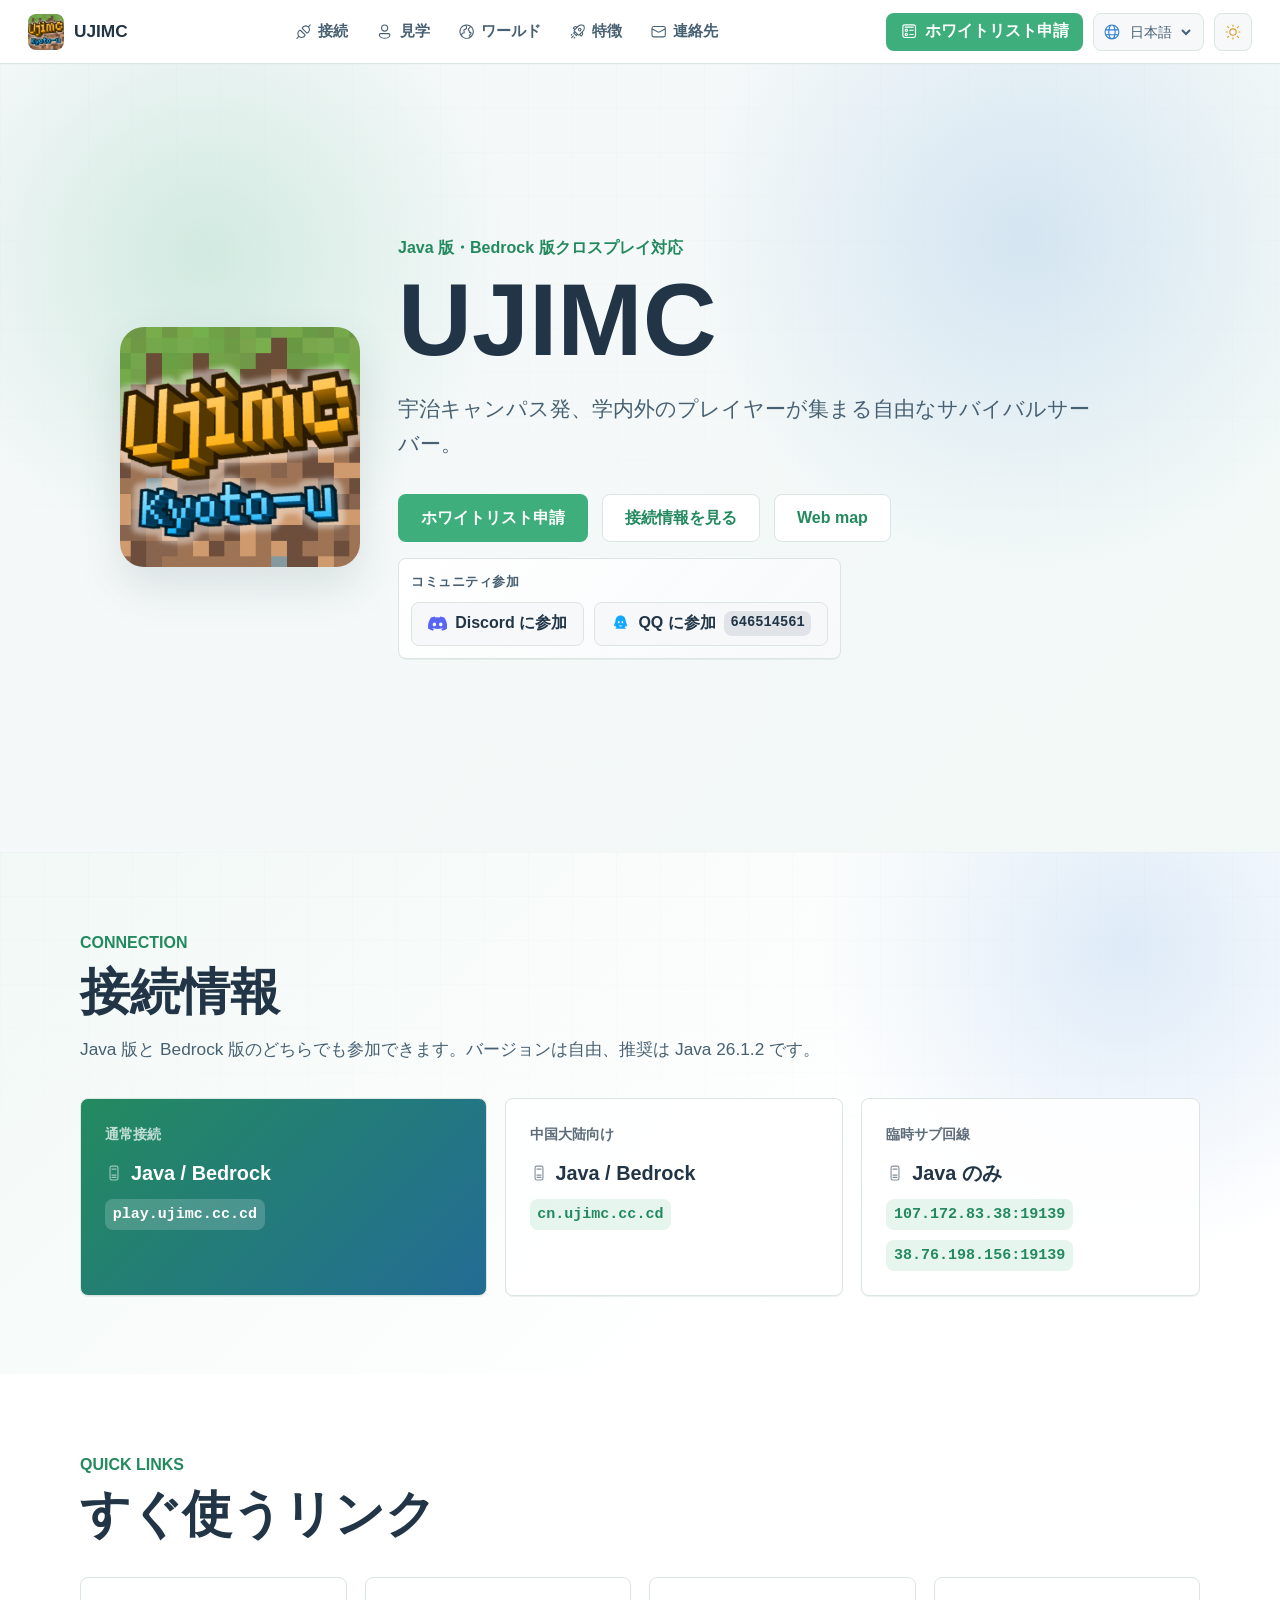
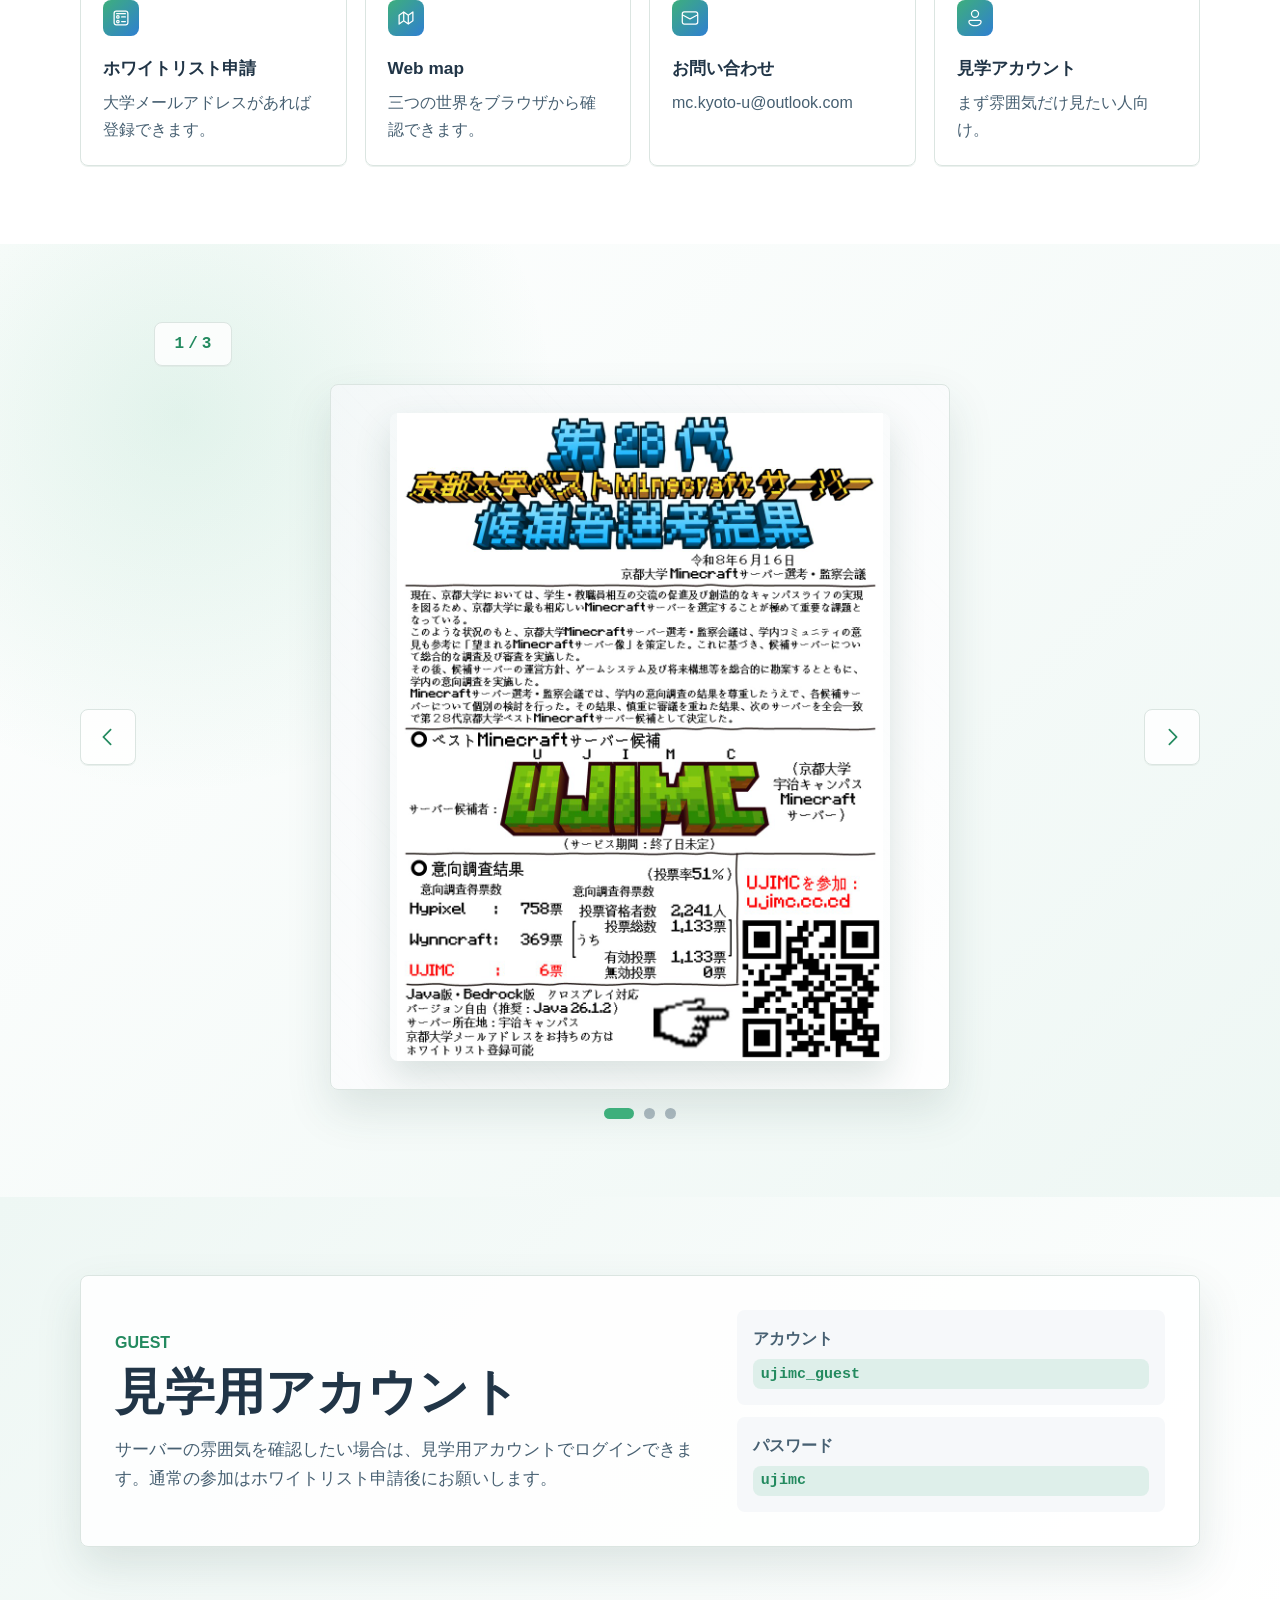
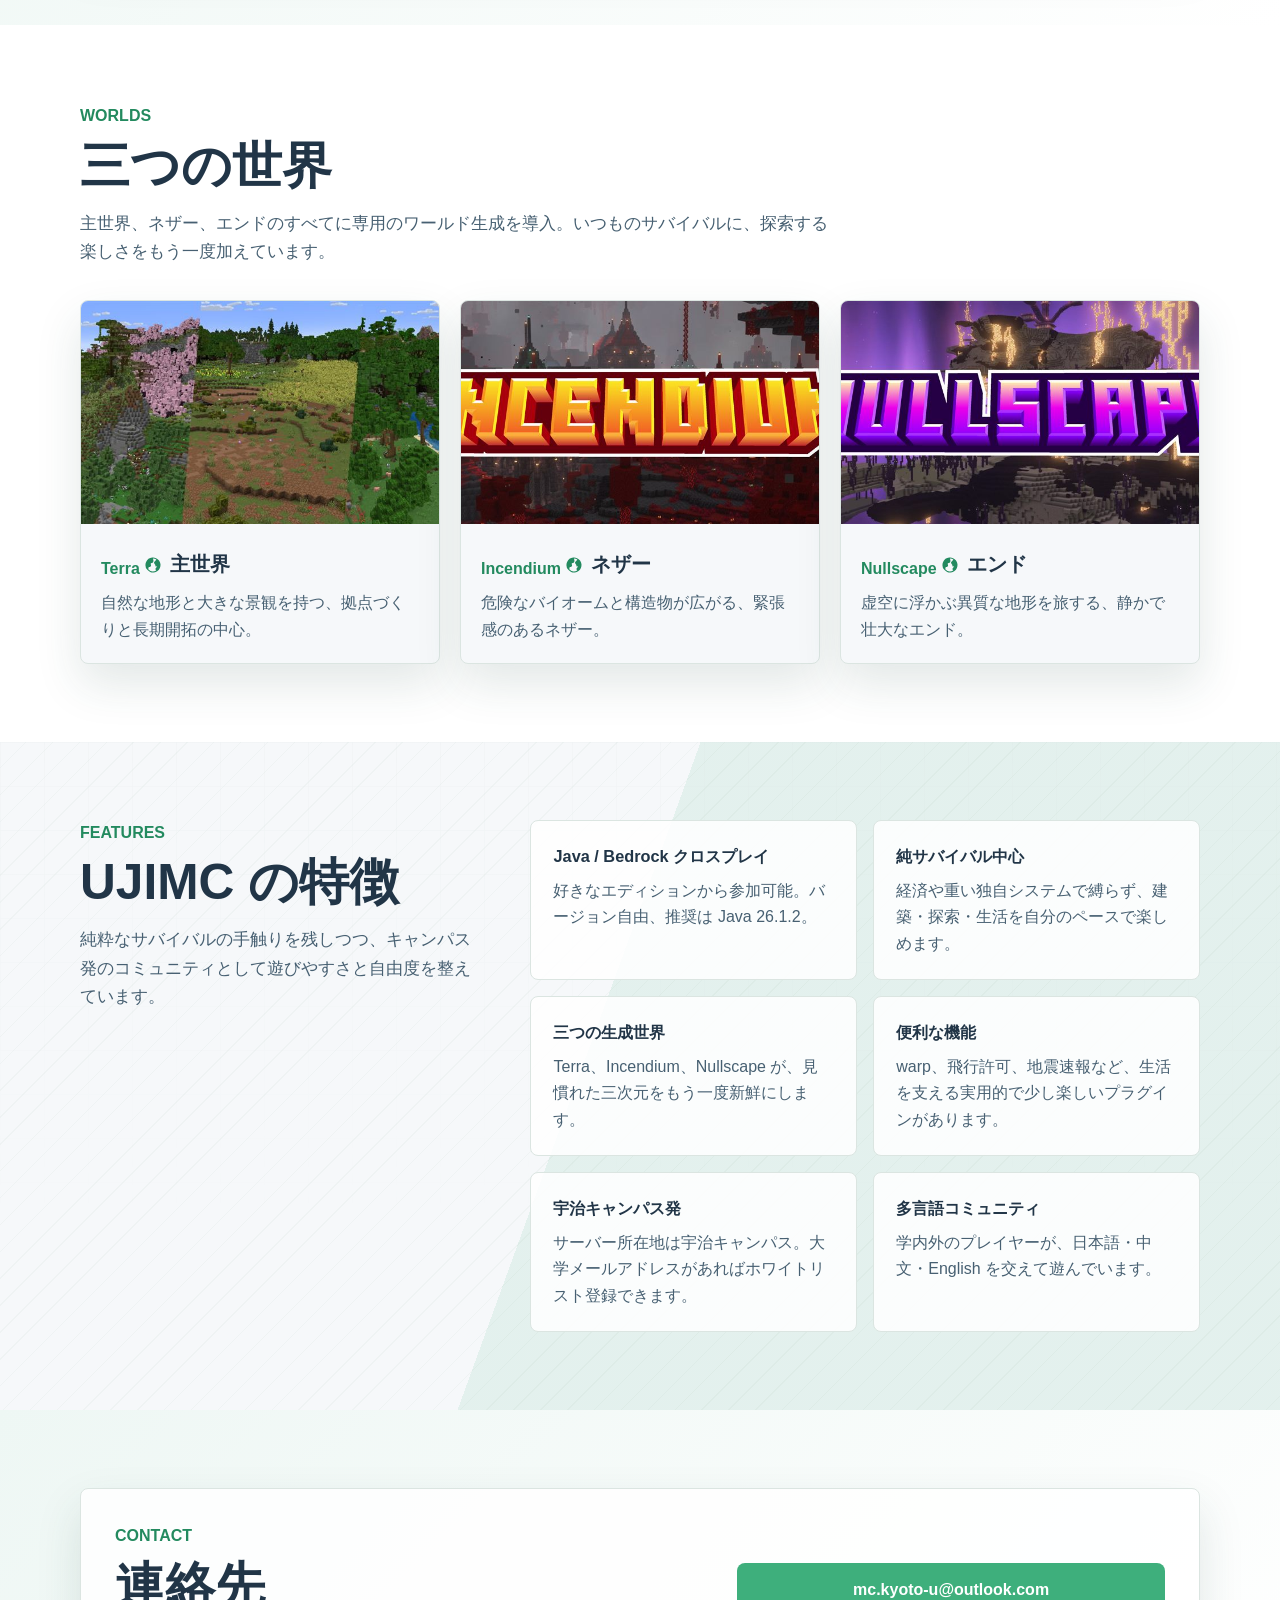
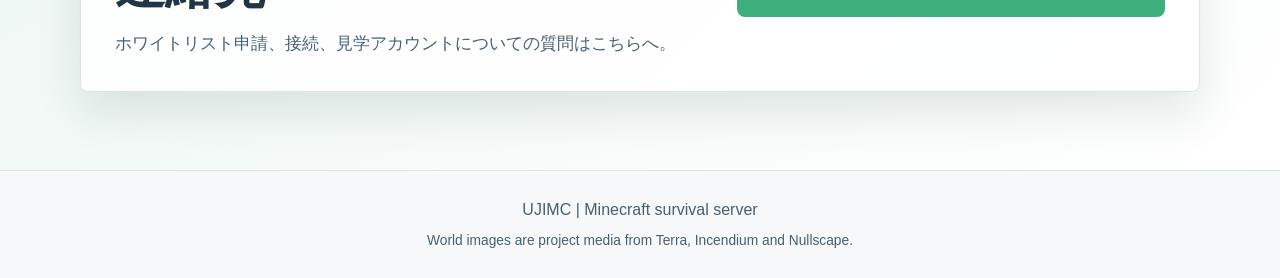
==== index.html @ 34ad4399 "ok" ====
<!doctype html>
<html lang="ja" data-theme="light">
  <head>
    <meta charset="utf-8" />
    <meta name="viewport" content="width=device-width, initial-scale=1" />
    <meta
      name="description"
      content="UJIMC is a Japanese, Chinese and English Minecraft survival server supporting Java and Bedrock cross-play."
    />
    <meta property="og:title" content="UJIMC" />
    <meta property="og:description" content="Java and Bedrock cross-play survival at Uji Campus." />
    <meta property="og:type" content="website" />
    <title>UJIMC</title>
    <link rel="icon" href="./server-logo.png" type="image/png" />
    <link rel="stylesheet" href="./styles.css" />
  </head>
  <body>
    <a class="skip-link" href="#main">Skip to main content</a>

    <header class="navbar" aria-label="Site navigation">
      <a class="brand" href="#home" aria-label="UJIMC home">
        <img src="./server-logo.png" alt="" class="brand-logo" />
        <span>UJIMC</span>
      </a>

      <nav class="nav-links" aria-label="Primary navigation">
        <a href="#connect"><svg class="fluent-icon" aria-hidden="true" viewBox="0 0 24 24"><path d="M19.49 5.57a5.97 5.97 0 0 1-1.9 8.96c-.64.35-1.42.14-1.94-.38l-5.8-5.8c-.52-.52-.73-1.3-.38-1.95a6 6 0 0 1 8.96-1.89l2.29-2.29a.75.75 0 1 1 1.06 1.06l-2.29 2.3Zm-2.02 7.26a4.5 4.5 0 1 0-6.3-6.3c-.27.35-.19.83.12 1.14l5.04 5.04c.31.3.8.39 1.14.12ZM3.28 21.78l2.3-2.29a5.97 5.97 0 0 0 8.95-1.9c.35-.64.14-1.42-.38-1.94l-5.8-5.8c-.52-.52-1.3-.73-1.95-.38a6 6 0 0 0-1.89 8.96l-2.29 2.29a.75.75 0 1 0 1.06 1.06Zm4.39-10.49 5.04 5.04c.3.31.39.8.12 1.14a4.5 4.5 0 1 1-6.3-6.3c.35-.27.83-.19 1.14.12Z"/></svg><span data-i18n="nav.connect">接続</span></a>
        <a href="#guest"><svg class="fluent-icon" aria-hidden="true" viewBox="0 0 24 24"><path d="M17.75 14C19 14 20 15 20 16.25v.57c0 .9-.32 1.76-.9 2.44C17.53 21.1 15.15 22 12 22c-3.15 0-5.53-.9-7.1-2.74a3.75 3.75 0 0 1-.9-2.43v-.58C4 15 5.01 14 6.25 14h11.5Zm0 1.5H6.25a.75.75 0 0 0-.75.75v.58c0 .53.2 1.05.54 1.46C7.3 19.76 9.26 20.5 12 20.5c2.74 0 4.7-.74 5.96-2.21.35-.41.54-.93.54-1.47v-.57a.75.75 0 0 0-.75-.75ZM12 2a5 5 0 1 1 0 10 5 5 0 0 1 0-10Zm0 1.5a3.5 3.5 0 1 0 0 7 3.5 3.5 0 0 0 0-7Z"/></svg><span data-i18n="nav.guest">見学</span></a>
        <a href="#worlds"><svg class="fluent-icon" aria-hidden="true" viewBox="0 0 24 24"><path d="M10.95 2.05A10 10 0 1 1 4.1 18.13a10 10 0 0 1 6.83-16.08h.02ZM12 3.5h-.16c.12.25.26.53.37.85.35.92.67 2.28.1 3.49-.52 1.11-1.42 1.4-2.09 1.57l-.08.02c-.66.17-.9.24-1.1.52-.16.25-.14.58.07 1.25l.04.14c.09.26.18.57.23.87.07.36.09.82-.15 1.27-.23.45-.54.75-.9.95-.34.18-.7.25-.96.3l-.09.02c-.51.09-.76.13-1 .39-.19.2-.3.55-.38 1.07l-.06.65v.12c-.03.24-.05.52-.1.76a8.48 8.48 0 0 0 10.58 1.58l-.31-.35c-.34-.43-.79-1.16-.63-2.03.07-.42.3-.77.51-1.04.22-.27.49-.52.72-.74l.16-.14c.18-.17.33-.3.46-.44.17-.18.21-.26.21-.27.07-.22-.01-.38-.1-.45a.3.3 0 0 0-.2-.06.75.75 0 0 0-.4.14.91.91 0 0 1-.83.08c-.27-.1-.41-.31-.49-.43a2.75 2.75 0 0 1-.27-.77l-.12-.55-.04-.21a4.1 4.1 0 0 0-.13-.54l-.02-.04a6.23 6.23 0 0 0-.3-.42l-.1-.14c-.16-.21-.36-.47-.52-.71-.2-.3-.42-.7-.49-1.1a1.39 1.39 0 0 1 .54-1.38 13 13 0 0 0 1.83-1.97c.29-.36.54-.7.73-.95A8.46 8.46 0 0 0 12 3.5Zm5.73 2.22-.76.98c-.6.75-1.4 1.68-2.05 2.19.03.1.1.26.26.5a10.73 10.73 0 0 0 .56.77c.18.23.42.54.52.84.1.23.15.52.2.76l.05.25.08.37c.6-.17 1.2-.07 1.67.3.6.46.86 1.28.62 2.07-.11.36-.36.66-.56.87l-.56.53-.13.12c-.23.2-.42.4-.57.57a.9.9 0 0 0-.2.36c-.04.22.06.51.32.84a3.14 3.14 0 0 0 .38.4 8.48 8.48 0 0 0 .17-12.72ZM3.5 12c0 1.4.34 2.72.94 3.88.08-.56.26-1.25.74-1.77a2.91 2.91 0 0 1 1.93-.86c.25-.04.4-.08.5-.14a.7.7 0 0 0 .3-.32c0-.03.03-.1 0-.33-.04-.18-.1-.38-.18-.63l-.06-.2c-.18-.6-.48-1.6.12-2.5.53-.8 1.36-1 1.9-1.13l.16-.04c.56-.15.88-.28 1.1-.76.3-.63.18-1.48-.14-2.32a7.61 7.61 0 0 0-.58-1.2A8.5 8.5 0 0 0 3.5 12Z"/></svg><span data-i18n="nav.worlds">ワールド</span></a>
        <a href="#features"><svg class="fluent-icon" aria-hidden="true" viewBox="0 0 24 24"><path d="M13.06 7.43a2.5 2.5 0 1 1 3.53 3.54 2.5 2.5 0 0 1-3.53-3.54Zm2.47 1.06a1 1 0 1 0-1.41 1.42 1 1 0 0 0 1.41-1.42Zm5.98-4.17a2.75 2.75 0 0 0-1.81-1.8l-.66-.21c-2.4-.75-5-.1-6.78 1.67l-1 1a3.5 3.5 0 0 0-4.56.32L5.45 6.55c-.29.29-.29.76 0 1.06l1.6 1.59-.18.18c-.69.68-.69 1.79 0 2.47l.5.5-1.4.8a.75.75 0 0 0-.16 1.17l3.89 3.9a.75.75 0 0 0 1.18-.16l.8-1.4.5.5c.68.68 1.78.68 2.47 0l.17-.18 1.6 1.6c.29.28.76.28 1.05 0l1.25-1.25a3.5 3.5 0 0 0 .32-4.57l1-1A6.75 6.75 0 0 0 21.72 5l-.21-.67Zm-2.26-.38c.4.13.7.43.83.83l.2.66c.58 1.86.08 3.9-1.3 5.27l-5.4 5.4c-.1.1-.25.1-.35 0l-5.3-5.3a.25.25 0 0 1 0-.36l5.4-5.4a5.25 5.25 0 0 1 5.26-1.3l.66.2Zm-1.29 9.9a2 2 0 0 1-.3 2.43l-.72.71-1.06-1.06 2.08-2.08ZM7.76 6.36a2 2 0 0 1 2.43-.3L8.1 8.14 7.05 7.08l.7-.72Zm2.82 9.2-.52.9-2.5-2.5.9-.51 2.12 2.11ZM6.69 18.4a.75.75 0 0 0-1.06-1.06l-2.48 2.48a.75.75 0 0 0 1.06 1.06l2.48-2.48Zm-1.94-3c.29.3.29.77 0 1.06l-1.07 1.06a.75.75 0 0 1-1.06-1.06l1.06-1.06c.3-.3.77-.3 1.07 0Zm3.88 4.95a.75.75 0 1 0-1.06-1.06l-1.06 1.06a.75.75 0 0 0 1.06 1.06l1.06-1.06Z"/></svg><span data-i18n="nav.features">特徴</span></a>
        <a href="#contact"><svg class="fluent-icon" aria-hidden="true" viewBox="0 0 24 24"><path d="M5.25 4h13.5a3.25 3.25 0 0 1 3.24 3.07l.01.18v9.5a3.25 3.25 0 0 1-3.07 3.24l-.18.01H5.25a3.25 3.25 0 0 1-3.24-3.07L2 16.75v-9.5a3.25 3.25 0 0 1 3.07-3.24L5.25 4h13.5-13.5ZM20.5 9.37l-8.15 4.3c-.19.1-.4.1-.6.04l-.1-.05L3.5 9.37v7.38c0 .92.7 1.67 1.6 1.74l.15.01h13.5c.92 0 1.67-.7 1.74-1.6l.01-.15V9.37ZM18.75 5.5H5.25c-.92 0-1.67.7-1.74 1.6l-.01.15v.43l8.5 4.47 8.5-4.47v-.43c0-.92-.7-1.67-1.6-1.74l-.15-.01Z"/></svg><span data-i18n="nav.contact">連絡先</span></a>
      </nav>

      <div class="nav-actions">
        <a class="join-button" data-link="apply" href="https://forms.office.com/r/ZnpXiVBAFJ" target="_blank" rel="noopener noreferrer">
          <svg class="fluent-icon" aria-hidden="true" viewBox="0 0 24 24"><path d="M6 10.75a2.25 2.25 0 1 1 4.5 0 2.25 2.25 0 0 1-4.5 0ZM8.25 10a.75.75 0 1 0 0 1.5.75.75 0 0 0 0-1.5Zm0 4a2.25 2.25 0 1 0 0 4.5 2.25 2.25 0 0 0 0-4.5Zm-.75 2.25a.75.75 0 1 1 1.5 0 .75.75 0 0 1-1.5 0Zm4.5-5.5c0-.41.34-.75.75-.75h4.5a.75.75 0 0 1 0 1.5h-4.5a.75.75 0 0 1-.75-.75Zm.75 4.75a.75.75 0 0 0 0 1.5h4.5a.75.75 0 0 0 0-1.5h-4.5ZM6 6.75c0-.41.34-.75.75-.75h10.5a.75.75 0 0 1 0 1.5H6.75A.75.75 0 0 1 6 6.75ZM6.25 3A3.25 3.25 0 0 0 3 6.25v11.5C3 19.55 4.46 21 6.25 21h11.5c1.8 0 3.25-1.46 3.25-3.25V6.25C21 4.45 19.54 3 17.75 3H6.25ZM4.5 6.25c0-.97.78-1.75 1.75-1.75h11.5c.97 0 1.75.78 1.75 1.75v11.5c0 .97-.78 1.75-1.75 1.75H6.25c-.97 0-1.75-.78-1.75-1.75V6.25Z"/></svg>
          <span data-i18n="nav.join">ホワイトリスト申請</span>
        </a>
        <label class="language-switcher" aria-label="Language">
          <svg class="fluent-icon language-icon" aria-hidden="true" viewBox="0 0 24 24"><path d="M12 2a10 10 0 1 1 0 20 10 10 0 0 1 0-20Zm2.94 14.5H9.06c.65 2.41 1.79 4 2.94 4s2.29-1.59 2.94-4Zm-7.43 0H4.79a8.53 8.53 0 0 0 4.09 3.41c-.52-.82-.95-1.85-1.27-3.02l-.1-.39Zm11.7 0H16.5c-.32 1.33-.79 2.5-1.37 3.41a8.53 8.53 0 0 0 3.9-3.13l.2-.28ZM7.1 10H3.74v.02a8.52 8.52 0 0 0 .3 4.98h3.18a20.3 20.3 0 0 1-.13-5Zm8.3 0H8.6a18.97 18.97 0 0 0 .14 5h6.52a18.5 18.5 0 0 0 .14-5Zm4.87 0h-3.35a20.85 20.85 0 0 1-.13 5h3.18a8.48 8.48 0 0 0 .3-5ZM8.88 4.09h-.02a8.53 8.53 0 0 0-4.61 4.4l3.05.01c.31-1.75.86-3.28 1.58-4.41Zm3.12-.6-.12.01c-1.26.12-2.48 2.12-3.05 5h6.34c-.56-2.87-1.78-4.87-3.04-5H12Zm3.12.6.1.17A12.64 12.64 0 0 1 16.7 8.5h3.05a8.53 8.53 0 0 0-4.34-4.29l-.29-.12Z"/></svg>
          <select id="language-select">
            <option value="ja">日本語</option>
            <option value="zh">中文</option>
            <option value="en">English</option>
          </select>
        </label>
        <button class="theme-toggle" id="theme-toggle" type="button" aria-label="Toggle color theme">
          <svg class="fluent-icon sun" aria-hidden="true" viewBox="0 0 24 24"><path d="M12 2c.41 0 .75.34.75.75v1.5a.75.75 0 0 1-1.5 0v-1.5c0-.41.34-.75.75-.75Zm0 15a5 5 0 1 0 0-10 5 5 0 0 0 0 10Zm0-1.5a3.5 3.5 0 1 1 0-7 3.5 3.5 0 0 1 0 7Zm9.25-2.75a.75.75 0 0 0 0-1.5h-1.5a.75.75 0 0 0 0 1.5h1.5ZM12 19c.41 0 .75.34.75.75v1.5a.75.75 0 0 1-1.5 0v-1.5c0-.41.34-.75.75-.75Zm-7.75-6.25a.75.75 0 0 0 0-1.5h-1.5a.75.75 0 0 0 0 1.5h1.5Zm-.03-8.53c.3-.3.77-.3 1.06 0l1.5 1.5a.75.75 0 0 1-1.06 1.06l-1.5-1.5a.75.75 0 0 1 0-1.06Zm1.06 15.56a.75.75 0 1 1-1.06-1.06l1.5-1.5a.75.75 0 1 1 1.06 1.06l-1.5 1.5Zm14.5-15.56a.75.75 0 0 0-1.06 0l-1.5 1.5a.75.75 0 0 0 1.06 1.06l1.5-1.5c.3-.3.3-.77 0-1.06Zm-1.06 15.56a.75.75 0 1 0 1.06-1.06l-1.5-1.5a.75.75 0 1 0-1.06 1.06l1.5 1.5Z"/></svg>
          <svg class="fluent-icon moon" aria-hidden="true" viewBox="0 0 24 24"><path d="M20.03 17a10 10 0 0 1-16.9.68.75.75 0 0 1 .36-1.13c3.77-1.35 5.79-2.91 6.96-5.15 1.23-2.35 1.55-4.93.69-8.46A.75.75 0 0 1 11.9 2 10 10 0 0 1 20.03 17Zm-8.25-4.9c-1.25 2.39-3.31 4.1-6.82 5.5a8.49 8.49 0 0 0 13.77-1.35 8.5 8.5 0 0 0-5.9-12.63c.64 3.39.22 6.05-1.05 8.48Z"/></svg>
        </button>
      </div>
    </header>

    <main id="main">
      <section class="hero" id="home" aria-labelledby="hero-title">
        <div class="hero-mask hero-mask-light"></div>
        <div class="hero-mask hero-mask-dark"></div>
        <div class="hero-inner">
          <img class="hero-logo" src="./server-logo.png" alt="UJIMC" />
          <div class="hero-copy">
            <p class="eyebrow" data-i18n="hero.eyebrow">Java・Bedrock クロスプレイ対応</p>
            <h1 id="hero-title">UJIMC</h1>
            <p class="hero-subtitle" data-i18n="hero.subtitle">宇治キャンパス発、学内外のプレイヤーが集まる自由なサバイバルサーバー。</p>
            <div class="hero-actions" aria-label="Hero actions">
              <a class="hero-action primary" data-link="apply" href="https://forms.office.com/r/ZnpXiVBAFJ" target="_blank" rel="noopener noreferrer" data-i18n="hero.apply">ホワイトリスト申請</a>
              <a class="hero-action secondary" href="#connect" data-i18n="hero.connect">接続情報を見る</a>
              <a class="hero-action secondary" data-link="map" href="http://107.172.83.38:28065/" target="_blank" rel="noopener noreferrer" data-i18n="hero.map">Web map</a>
            </div>
            <div class="community-actions" aria-label="Community links">
              <p class="community-actions-title" data-i18n="hero.community">コミュニティ参加</p>
              <div class="community-action-row">
                <a class="community-action discord-action" data-link="discord" href="https://discord.gg/ZZjwePyKER" target="_blank" rel="noopener noreferrer">
                  <svg class="brand-icon" aria-hidden="true" viewBox="0 0 24 24"><path d="M20.32 4.37A19.8 19.8 0 0 0 15.36 3c-.22.38-.47.9-.64 1.3a18.4 18.4 0 0 0-5.44 0c-.17-.4-.43-.92-.65-1.3a19.74 19.74 0 0 0-4.96 1.38C.53 9.1-.32 13.7.1 18.24A19.9 19.9 0 0 0 6.17 21c.49-.66.92-1.36 1.3-2.1-.72-.27-1.4-.6-2.05-.98l.5-.39c3.95 1.82 8.24 1.82 12.15 0l.5.39c-.65.38-1.33.71-2.05.98.38.74.82 1.44 1.3 2.1a19.84 19.84 0 0 0 6.08-2.76c.5-5.26-.84-9.81-3.58-13.87ZM8.02 15.45c-1.18 0-2.16-1.08-2.16-2.42 0-1.33.96-2.42 2.16-2.42 1.21 0 2.18 1.1 2.16 2.42 0 1.34-.96 2.42-2.16 2.42Zm7.96 0c-1.18 0-2.16-1.08-2.16-2.42 0-1.33.96-2.42 2.16-2.42 1.21 0 2.18 1.1 2.16 2.42 0 1.34-.95 2.42-2.16 2.42Z"/></svg>
                  <span data-i18n="hero.discord">Discord に参加</span>
                </a>
                <a class="community-action qq-action" data-link="qq" href="https://qm.qq.com/q/E4zoeNUOCQ" target="_blank" rel="noopener noreferrer">
                  <svg class="brand-icon" aria-hidden="true" viewBox="0 0 24 24"><path d="M12.01 2C7.7 2 5.38 5.36 5.56 9.43c-.56 1.3-.92 2.14-1.24 3.17-.68 2.18-.46 3.08-.29 3.1.36.05 1.4-1.63 1.4-1.63 0 .97.5 2.24 1.59 3.16-.53.16-1.7.6-1.42 1.07.22.38 3.9.24 4.96.12.46.05.96.08 1.45.08.48 0 .98-.03 1.44-.08 1.06.12 4.74.26 4.96-.12.28-.47-.9-.91-1.42-1.07a4.53 4.53 0 0 0 1.59-3.16s1.04 1.68 1.4 1.64c.16-.03.38-.93-.3-3.11-.31-1.03-.68-1.87-1.24-3.17C18.61 5.37 16.25 2 12.01 2Zm-3.2 8.28c0-.82.44-1.48.99-1.48.54 0 .98.66.98 1.48 0 .81-.44 1.47-.98 1.47-.55 0-.99-.66-.99-1.47Zm5.4-1.48c.55 0 .99.66.99 1.48 0 .81-.44 1.47-.99 1.47-.54 0-.98-.66-.98-1.47 0-.82.44-1.48.98-1.48Zm-2.2 6.94c-1.03 0-1.86-.44-1.86-.98 0-.2.17-.36.37-.36h2.98c.2 0 .37.16.37.36 0 .54-.83.98-1.86.98Z"/></svg>
                  <span data-i18n="hero.qq">QQ に参加</span>
                  <code>646514561</code>
                </a>
              </div>
            </div>
          </div>
        </div>
      </section>

      <section class="section info-section" id="connect" aria-labelledby="connect-title">
        <div class="section-bg links-bg"></div>
        <div class="section-inner">
          <p class="section-kicker" data-i18n="connect.kicker">Connection</p>
          <h2 id="connect-title" data-i18n="connect.title">接続情報</h2>
          <p class="section-description" data-i18n="connect.description">Java 版と Bedrock 版のどちらでも参加できます。バージョンは自由、推奨は Java 26.1.2 です。</p>

          <div class="server-grid">
            <article class="server-card primary-server">
              <span class="card-label" data-i18n="connect.main.label">通常接続</span>
              <h3 data-i18n="connect.main.title">Java / Bedrock</h3>
              <code>play.ujimc.cc.cd</code>
            </article>
            <article class="server-card">
              <span class="card-label" data-i18n="connect.china.label">中国大陆向け</span>
              <h3 data-i18n="connect.china.title">Java / Bedrock</h3>
              <code>cn.ujimc.cc.cd</code>
            </article>
            <article class="server-card">
              <span class="card-label" data-i18n="connect.temp.label">臨時サブ回線</span>
              <h3 data-i18n="connect.temp.title">Java only</h3>
              <code>107.172.83.38:19139</code>
              <code>38.76.198.156:19139</code>
            </article>
          </div>
        </div>
      </section>

      <section class="section quick-section" aria-labelledby="quick-title">
        <div class="section-inner">
          <p class="section-kicker" data-i18n="quick.kicker">Quick Links</p>
          <h2 id="quick-title" data-i18n="quick.title">すぐ使うリンク</h2>
          <div class="feature-grid link-grid">
            <a class="feature-item" data-link="apply" href="https://forms.office.com/r/ZnpXiVBAFJ" target="_blank" rel="noopener noreferrer">
              <span class="feature-icon" aria-hidden="true"><svg class="fluent-icon" viewBox="0 0 24 24"><path d="M6 10.75a2.25 2.25 0 1 1 4.5 0 2.25 2.25 0 0 1-4.5 0ZM8.25 10a.75.75 0 1 0 0 1.5.75.75 0 0 0 0-1.5Zm0 4a2.25 2.25 0 1 0 0 4.5 2.25 2.25 0 0 0 0-4.5Zm-.75 2.25a.75.75 0 1 1 1.5 0 .75.75 0 0 1-1.5 0Zm4.5-5.5c0-.41.34-.75.75-.75h4.5a.75.75 0 0 1 0 1.5h-4.5a.75.75 0 0 1-.75-.75Zm.75 4.75a.75.75 0 0 0 0 1.5h4.5a.75.75 0 0 0 0-1.5h-4.5ZM6 6.75c0-.41.34-.75.75-.75h10.5a.75.75 0 0 1 0 1.5H6.75A.75.75 0 0 1 6 6.75ZM6.25 3A3.25 3.25 0 0 0 3 6.25v11.5C3 19.55 4.46 21 6.25 21h11.5c1.8 0 3.25-1.46 3.25-3.25V6.25C21 4.45 19.54 3 17.75 3H6.25ZM4.5 6.25c0-.97.78-1.75 1.75-1.75h11.5c.97 0 1.75.78 1.75 1.75v11.5c0 .97-.78 1.75-1.75 1.75H6.25c-.97 0-1.75-.78-1.75-1.75V6.25Z"/></svg></span>
              <h3 data-i18n="quick.apply.title">ホワイトリスト申請</h3>
              <p data-i18n="quick.apply.detail">大学メールアドレスがあれば登録可能です。</p>
            </a>
            <a class="feature-item" data-link="map" href="http://107.172.83.38:28065/" target="_blank" rel="noopener noreferrer">
              <span class="feature-icon" aria-hidden="true"><svg class="fluent-icon" viewBox="0 0 24 24"><path d="M9.2 4h.16l.02.01c.09.01.17.04.25.1l.05.03 5.07 3.56 5.07-3.56a.75.75 0 0 1 1.17.5l.01.11V15.4c0 .2-.09.4-.24.54l-.08.07-5.5 3.87a.74.74 0 0 1-.83.02l-5.1-3.6-5.07 3.57a.75.75 0 0 1-1.17-.5L3 19.24V8.62c0-.21.09-.41.24-.55L3.32 8l5.5-3.86a.76.76 0 0 1 .2-.1L9.14 4 9.2 4Zm10.3 2.2-4 2.8v8.8l4-2.8V6.2Zm-11 0L4.5 9v8.8l4-2.8V6.2Zm1.5 0V15l4 2.8V9l-4-2.8Z"/></svg></span>
              <h3 data-i18n="quick.map.title">Web map</h3>
              <p data-i18n="quick.map.detail">三つの世界をブラウザから確認できます。</p>
            </a>
            <a class="feature-item" href="mailto:mc.kyoto-u@outlook.com">
              <span class="feature-icon" aria-hidden="true"><svg class="fluent-icon" viewBox="0 0 24 24"><path d="M5.25 4h13.5a3.25 3.25 0 0 1 3.24 3.07l.01.18v9.5a3.25 3.25 0 0 1-3.07 3.24l-.18.01H5.25a3.25 3.25 0 0 1-3.24-3.07L2 16.75v-9.5a3.25 3.25 0 0 1 3.07-3.24L5.25 4h13.5-13.5ZM20.5 9.37l-8.15 4.3c-.19.1-.4.1-.6.04l-.1-.05L3.5 9.37v7.38c0 .92.7 1.67 1.6 1.74l.15.01h13.5c.92 0 1.67-.7 1.74-1.6l.01-.15V9.37ZM18.75 5.5H5.25c-.92 0-1.67.7-1.74 1.6l-.01.15v.43l8.5 4.47 8.5-4.47v-.43c0-.92-.7-1.67-1.6-1.74l-.15-.01Z"/></svg></span>
              <h3 data-i18n="quick.mail.title">お問い合わせ</h3>
              <p>mc.kyoto-u@outlook.com</p>
            </a>
            <a class="feature-item" href="#guest">
              <span class="feature-icon" aria-hidden="true"><svg class="fluent-icon" viewBox="0 0 24 24"><path d="M17.75 14C19 14 20 15 20 16.25v.57c0 .9-.32 1.76-.9 2.44C17.53 21.1 15.15 22 12 22c-3.15 0-5.53-.9-7.1-2.74a3.75 3.75 0 0 1-.9-2.43v-.58C4 15 5.01 14 6.25 14h11.5Zm0 1.5H6.25a.75.75 0 0 0-.75.75v.58c0 .53.2 1.05.54 1.46C7.3 19.76 9.26 20.5 12 20.5c2.74 0 4.7-.74 5.96-2.21.35-.41.54-.93.54-1.47v-.57a.75.75 0 0 0-.75-.75ZM12 2a5 5 0 1 1 0 10 5 5 0 0 1 0-10Zm0 1.5a3.5 3.5 0 1 0 0 7 3.5 3.5 0 0 0 0-7Z"/></svg></span>
              <h3 data-i18n="quick.guest.title">見学アカウント</h3>
              <p data-i18n="quick.guest.detail">まず雰囲気だけ見たい人向け。</p>
            </a>
          </div>
        </div>
      </section>

      <section class="section gallery-section" id="gallery" aria-label="Poster gallery" data-i18n-aria="gallery.label">
        <div class="section-inner">
          <div class="poster-carousel" data-carousel>
            <p class="gallery-counter" aria-live="polite">
              <span class="carousel-current">1</span>
              <span>/</span>
              <span class="carousel-total">3</span>
            </p>

            <button class="carousel-button carousel-button-prev" type="button" data-carousel-prev>
              <svg class="fluent-icon" aria-hidden="true" viewBox="0 0 24 24"><path d="M14.78 5.22c.3.3.3.77 0 1.06L9.06 12l5.72 5.72a.75.75 0 1 1-1.06 1.06l-6.25-6.25a.75.75 0 0 1 0-1.06l6.25-6.25c.3-.3.77-.3 1.06 0Z"/></svg>
              <span class="sr-only" data-i18n="gallery.prev">前の画像</span>
            </button>

            <div class="carousel-viewport">
              <div class="carousel-track">
                <figure class="carousel-slide">
                  <img src="./assets/posters/poster-01.jpg" alt="" loading="lazy" draggable="false" />
                  <figcaption data-i18n="gallery.poster1">UJIMC 紹介ポスター 1</figcaption>
                </figure>
                <figure class="carousel-slide">
                  <img src="./assets/posters/poster-02.jpg" alt="" loading="lazy" draggable="false" />
                  <figcaption data-i18n="gallery.poster2">UJIMC 紹介ポスター 2</figcaption>
                </figure>
                <figure class="carousel-slide">
                  <img src="./assets/posters/poster-03.jpg" alt="" loading="lazy" draggable="false" />
                  <figcaption data-i18n="gallery.poster3">UJIMC 紹介ポスター 3</figcaption>
                </figure>
              </div>
            </div>

            <button class="carousel-button carousel-button-next" type="button" data-carousel-next>
              <svg class="fluent-icon" aria-hidden="true" viewBox="0 0 24 24"><path d="M9.22 18.78a.75.75 0 0 1 0-1.06L14.94 12 9.22 6.28a.75.75 0 0 1 1.06-1.06l6.25 6.25c.3.3.3.77 0 1.06l-6.25 6.25c-.3.3-.77.3-1.06 0Z"/></svg>
              <span class="sr-only" data-i18n="gallery.next">次の画像</span>
            </button>
          </div>

          <div class="carousel-dots" role="group" data-i18n-aria="gallery.dots">
            <button type="button" data-carousel-dot="0" data-i18n-aria="gallery.go1"></button>
            <button type="button" data-carousel-dot="1" data-i18n-aria="gallery.go2"></button>
            <button type="button" data-carousel-dot="2" data-i18n-aria="gallery.go3"></button>
          </div>
        </div>
      </section>

      <div class="poster-lightbox" data-poster-lightbox hidden role="dialog" aria-modal="true" data-i18n-aria="gallery.lightbox">
        <img class="poster-lightbox-image" alt="" draggable="false" />
        <p class="poster-lightbox-hint" data-i18n="gallery.lightboxHint">クリック、下へスワイプ、または戻る操作で閉じます。</p>
      </div>

      <section class="section guest-section" id="guest" aria-labelledby="guest-title">
        <div class="section-inner guest-panel">
          <div>
            <p class="section-kicker" data-i18n="guest.kicker">Guest</p>
            <h2 id="guest-title" data-i18n="guest.title">見学用アカウント</h2>
            <p class="section-description" data-i18n="guest.description">サーバーの雰囲気を確認したい場合は、見学用アカウントでログインできます。通常の参加はホワイトリスト申請後にお願いします。</p>
          </div>
          <div class="credential-grid">
            <div class="credential">
              <span data-i18n="guest.account">アカウント</span>
              <code>ujimc_guest</code>
            </div>
            <div class="credential">
              <span data-i18n="guest.password">パスワード</span>
              <code>ujimc</code>
            </div>
          </div>
        </div>
      </section>

      <section class="section worlds-section" id="worlds" aria-labelledby="worlds-title">
        <div class="section-inner">
          <p class="section-kicker" data-i18n="worlds.kicker">Worlds</p>
          <h2 id="worlds-title" data-i18n="worlds.title">三つの世界</h2>
          <p class="section-description" data-i18n="worlds.description">主世界、ネザー、エンドのすべてに専用のワールド生成を導入。いつものサバイバルに、探索する楽しさをもう一度加えています。</p>
          <div class="world-grid">
            <article class="world-card">
              <img src="./assets/world-overworld.jpg" alt="" loading="lazy" />
              <div>
                <span data-i18n="worlds.overworld.plugin">Terra</span>
                <h3 data-i18n="worlds.overworld.title">主世界</h3>
                <p data-i18n="worlds.overworld.detail">自然な地形と大きな景観を持つ、拠点づくりと長期開拓の中心。</p>
              </div>
            </article>
            <article class="world-card">
              <img src="./assets/world-nether.jpg" alt="" loading="lazy" />
              <div>
                <span data-i18n="worlds.nether.plugin">Incendium</span>
                <h3 data-i18n="worlds.nether.title">ネザー</h3>
                <p data-i18n="worlds.nether.detail">危険なバイオームと構造物が広がる、緊張感のあるネザー。</p>
              </div>
            </article>
            <article class="world-card">
              <img src="./assets/world-end.jpg" alt="" loading="lazy" />
              <div>
                <span data-i18n="worlds.end.plugin">Nullscape</span>
                <h3 data-i18n="worlds.end.title">エンド</h3>
                <p data-i18n="worlds.end.detail">虚空に浮かぶ異質な地形を旅する、静かで壮大なエンド。</p>
              </div>
            </article>
          </div>
        </div>
      </section>

      <section class="section highlight-section" id="features" aria-labelledby="features-title">
        <div class="section-bg features-bg"></div>
        <div class="section-inner highlight-layout">
          <div class="highlight-copy">
            <p class="section-kicker" data-i18n="features.kicker">Features</p>
            <h2 id="features-title" data-i18n="features.title">UJIMC の特徴</h2>
            <p class="section-description" data-i18n="features.description">純粋なサバイバルの手触りを残しつつ、キャンパス発のコミュニティとして遊びやすさと自由度を整えています。</p>
          </div>
          <ul class="highlight-list">
            <li>
              <strong data-i18n="features.cross.title">Java / Bedrock クロスプレイ</strong>
              <span data-i18n="features.cross.detail">好きなエディションから参加可能。バージョン自由、推奨は Java 26.1.2。</span>
            </li>
            <li>
              <strong data-i18n="features.vanilla.title">純サバイバル中心</strong>
              <span data-i18n="features.vanilla.detail">経済や重い独自システムで縛らず、建築・探索・生活を自分のペースで楽しめます。</span>
            </li>
            <li>
              <strong data-i18n="features.worldgen.title">三つの生成世界</strong>
              <span data-i18n="features.worldgen.detail">Terra、Incendium、Nullscape が、見慣れた三次元をもう一度新鮮にします。</span>
            </li>
            <li>
              <strong data-i18n="features.tools.title">便利な機能</strong>
              <span data-i18n="features.tools.detail">warp、飛行許可、地震速報など、生活を支える実用的で少し楽しいプラグインがあります。</span>
            </li>
            <li>
              <strong data-i18n="features.campus.title">宇治キャンパス発</strong>
              <span data-i18n="features.campus.detail">サーバー所在地は宇治キャンパス。大学メールアドレスがあればホワイトリスト登録できます。</span>
            </li>
            <li>
              <strong data-i18n="features.community.title">多言語コミュニティ</strong>
              <span data-i18n="features.community.detail">学内外のプレイヤーが、日本語・中文・English を交えて遊んでいます。</span>
            </li>
          </ul>
        </div>
      </section>

      <section class="section contact-section" id="contact" aria-labelledby="contact-title">
        <div class="section-inner contact-panel">
          <div>
            <p class="section-kicker" data-i18n="contact.kicker">Contact</p>
            <h2 id="contact-title" data-i18n="contact.title">連絡先</h2>
            <p class="section-description" data-i18n="contact.description">ホワイトリスト申請、接続、見学アカウントについての質問はこちらへ。</p>
          </div>
          <a class="mail-link" href="mailto:mc.kyoto-u@outlook.com">mc.kyoto-u@outlook.com</a>
        </div>
      </section>
    </main>

    <footer class="footer">
      <p>UJIMC | Minecraft survival server</p>
      <p data-i18n="footer.assets">World images are project media from Terra, Incendium and Nullscape.</p>
    </footer>

    <script src="./script.js"></script>
  </body>
</html>
---- styles.css ----
:root {
  color-scheme: light;
  --vp-c-bg: #ffffff;
  --vp-c-bg-soft: #f6f8fa;
  --vp-c-bg-alt: #eef7f4;
  --vp-c-text: #213547;
  --vp-c-text-soft: #476072;
  --vp-c-border: #dbe5e1;
  --vp-c-brand: #3eaf7c;
  --vp-c-brand-dark: #238a5f;
  --vp-c-brand-soft: rgba(62, 175, 124, 0.13);
  --vp-c-accent: #2f7fd1;
  --vp-c-warn: #d99a2b;
  --shadow: 0 20px 45px rgba(35, 79, 66, 0.13);
  --nav-height: 64px;
  font-family: "Avenir Next", "Yu Gothic", "Hiragino Sans", "Noto Sans SC", "Segoe UI", sans-serif;
}

[data-theme="dark"] {
  color-scheme: dark;
  --vp-c-bg: #1b1b1f;
  --vp-c-bg-soft: #24262d;
  --vp-c-bg-alt: #172621;
  --vp-c-text: #f1f3f5;
  --vp-c-text-soft: #b7c3cc;
  --vp-c-border: #363b43;
  --vp-c-brand: #4fd59a;
  --vp-c-brand-dark: #7be3b5;
  --vp-c-brand-soft: rgba(79, 213, 154, 0.15);
  --vp-c-accent: #7db9ff;
  --vp-c-warn: #f0c268;
  --shadow: 0 22px 55px rgba(0, 0, 0, 0.34);
}

* {
  box-sizing: border-box;
}

html {
  scroll-behavior: smooth;
}

body {
  min-width: 320px;
  margin: 0;
  color: var(--vp-c-text);
  background: var(--vp-c-bg);
  line-height: 1.65;
}

a {
  color: inherit;
  text-decoration: none;
}

code {
  display: inline-flex;
  max-width: 100%;
  align-items: center;
  overflow-wrap: anywhere;
  border-radius: 8px;
  padding: 0.18rem 0.48rem;
  color: var(--vp-c-brand-dark);
  background: var(--vp-c-brand-soft);
  font-family: "Cascadia Mono", "SFMono-Regular", Consolas, monospace;
  font-size: 0.94em;
  font-weight: 700;
}

.fluent-icon {
  display: inline-block;
  width: 1.15em;
  height: 1.15em;
  flex: 0 0 auto;
  fill: currentColor;
}

.skip-link {
  position: fixed;
  top: -100px;
  left: 16px;
  z-index: 20;
  padding: 8px 12px;
  color: #fff;
  background: var(--vp-c-brand-dark);
}

.skip-link:focus {
  top: 16px;
}

.sr-only {
  position: absolute;
  width: 1px;
  height: 1px;
  overflow: hidden;
  clip: rect(0 0 0 0);
  clip-path: inset(50%);
  white-space: nowrap;
}

.navbar {
  position: sticky;
  top: 0;
  z-index: 10;
  display: flex;
  min-height: var(--nav-height);
  align-items: center;
  gap: 20px;
  padding: 0 28px;
  border-bottom: 1px solid var(--vp-c-border);
  background: color-mix(in srgb, var(--vp-c-bg) 92%, transparent);
  backdrop-filter: saturate(180%) blur(16px);
}

.brand {
  display: inline-flex;
  flex: 0 0 auto;
  align-items: center;
  gap: 10px;
  font-weight: 800;
  font-size: 1.08rem;
}

.brand-logo {
  width: 36px;
  height: 36px;
  border-radius: 8px;
  object-fit: cover;
}

.nav-links {
  display: flex;
  flex: 1 1 auto;
  align-items: center;
  justify-content: center;
  gap: 4px;
}

.nav-links a,
.language-switcher,
.theme-toggle {
  min-height: 38px;
  border-radius: 8px;
}

.nav-links a {
  display: inline-flex;
  align-items: center;
  gap: 6px;
  padding: 0 12px;
  color: var(--vp-c-text-soft);
  font-size: 0.94rem;
  font-weight: 700;
}

.nav-links a:hover {
  color: var(--vp-c-brand-dark);
  background: var(--vp-c-brand-soft);
}

.nav-actions {
  display: flex;
  flex: 0 0 auto;
  align-items: center;
  gap: 10px;
}

.join-button,
.hero-action {
  display: inline-flex;
  align-items: center;
  justify-content: center;
  gap: 7px;
  border-radius: 8px;
  font-weight: 800;
  white-space: nowrap;
}

.join-button {
  min-height: 38px;
  padding: 0 14px;
  color: #fff;
  background: var(--vp-c-brand);
}

.join-button:hover,
.hero-action.primary:hover {
  background: var(--vp-c-brand-dark);
}

.language-switcher {
  display: inline-flex;
  align-items: center;
  gap: 5px;
  padding: 0 9px;
  border: 1px solid var(--vp-c-border);
  color: var(--vp-c-text-soft);
  background: var(--vp-c-bg-soft);
}

.language-icon {
  width: 1.12rem;
  height: 1.12rem;
  color: var(--vp-c-accent);
}

.language-switcher select {
  max-width: 92px;
  border: 0;
  color: inherit;
  background: transparent;
  font: inherit;
  font-size: 0.9rem;
  outline: 0;
}

.theme-toggle {
  display: inline-grid;
  place-items: center;
  position: relative;
  width: 38px;
  border: 1px solid var(--vp-c-border);
  background: var(--vp-c-bg-soft);
  cursor: pointer;
}

.sun,
.moon {
  position: absolute;
  inset: 0;
  margin: auto;
  width: 18px;
  height: 18px;
}

.sun {
  color: var(--vp-c-warn);
}

.moon {
  display: none;
  color: var(--vp-c-accent);
}

[data-theme="dark"] .sun {
  display: none;
}

[data-theme="dark"] .moon {
  display: block;
}

.hero {
  position: relative;
  display: grid;
  min-height: calc(100vh - var(--nav-height) - 48px);
  overflow: hidden;
  place-items: center;
  padding: 74px 24px 96px;
}

.hero-mask,
.section-bg {
  position: absolute;
  inset: 0;
  pointer-events: none;
}

.hero-mask-light {
  background:
    radial-gradient(circle at 16% 24%, rgba(62, 175, 124, 0.2), transparent 25%),
    radial-gradient(circle at 80% 22%, rgba(47, 127, 209, 0.16), transparent 28%),
    linear-gradient(135deg, rgba(246, 248, 250, 0.94), rgba(238, 247, 244, 0.82));
}

.hero-mask-dark {
  display: none;
  background:
    radial-gradient(circle at 15% 25%, rgba(79, 213, 154, 0.18), transparent 26%),
    radial-gradient(circle at 78% 24%, rgba(125, 185, 255, 0.13), transparent 30%),
    linear-gradient(135deg, #171a1f, #14231e);
}

[data-theme="dark"] .hero-mask-light {
  display: none;
}

[data-theme="dark"] .hero-mask-dark {
  display: block;
}

.hero::after,
.info-section::after,
.highlight-section::after {
  position: absolute;
  inset: 0;
  content: "";
  pointer-events: none;
  background-image:
    linear-gradient(90deg, color-mix(in srgb, var(--vp-c-border) 36%, transparent) 1px, transparent 1px),
    linear-gradient(color-mix(in srgb, var(--vp-c-border) 36%, transparent) 1px, transparent 1px);
  background-size: 44px 44px;
  mask-image: linear-gradient(to bottom, rgba(0, 0, 0, 0.32), transparent 75%);
}

.hero-inner {
  position: relative;
  z-index: 1;
  display: grid;
  width: min(1040px, 100%);
  grid-template-columns: auto 1fr;
  align-items: center;
  gap: 38px;
}

.hero-logo {
  width: clamp(150px, 21vw, 240px);
  height: auto;
  border-radius: 24px;
  box-shadow: var(--shadow);
}

.eyebrow {
  margin: 0 0 8px;
  color: var(--vp-c-brand-dark);
  font-weight: 900;
}

.hero-copy h1 {
  margin: 0;
  font-size: clamp(3.5rem, 8vw, 7rem);
  line-height: 0.98;
  letter-spacing: 0;
}

.hero-subtitle {
  max-width: 700px;
  margin: 22px 0 0;
  color: var(--vp-c-text-soft);
  font-size: 1.32rem;
}

.hero-actions {
  display: flex;
  flex-wrap: wrap;
  gap: 14px;
  margin-top: 32px;
}

.community-actions {
  display: inline-grid;
  gap: 9px;
  margin-top: 16px;
  padding: 12px;
  border: 1px solid var(--vp-c-border);
  border-radius: 8px;
  background:
    linear-gradient(135deg, color-mix(in srgb, var(--vp-c-bg) 88%, transparent), color-mix(in srgb, var(--vp-c-bg-soft) 86%, transparent)),
    color-mix(in srgb, var(--vp-c-bg) 76%, transparent);
  box-shadow: 0 1px 0 color-mix(in srgb, var(--vp-c-border) 55%, transparent);
}

.community-actions-title {
  margin: 0;
  color: var(--vp-c-text-soft);
  font-size: 0.82rem;
  font-weight: 900;
  letter-spacing: 0.04em;
  text-transform: uppercase;
}

.community-action-row {
  display: flex;
  flex-wrap: wrap;
  gap: 10px;
}

.hero-action {
  min-height: 48px;
  padding: 0 22px;
  border: 1px solid transparent;
}

.hero-action.primary {
  color: #fff;
  background: var(--vp-c-brand);
}

.hero-action.secondary {
  border-color: var(--vp-c-border);
  color: var(--vp-c-brand-dark);
  background: var(--vp-c-bg);
}

.hero-action code {
  padding: 0.08rem 0.42rem;
  border: 1px solid color-mix(in srgb, currentColor 20%, transparent);
  color: inherit;
  background: color-mix(in srgb, currentColor 10%, transparent);
  font-size: 0.86em;
}

.community-action {
  display: inline-flex;
  min-height: 44px;
  align-items: center;
  justify-content: center;
  gap: 8px;
  padding: 0 16px;
  border: 1px solid var(--vp-c-border);
  border-radius: 8px;
  color: var(--vp-c-text);
  background: var(--vp-c-bg-soft);
  font-weight: 800;
  white-space: nowrap;
}

.community-action:hover {
  border-color: var(--vp-c-brand);
  color: var(--vp-c-brand-dark);
  background: var(--vp-c-bg);
}

.community-action code {
  padding: 0.08rem 0.42rem;
  color: inherit;
  background: color-mix(in srgb, currentColor 10%, transparent);
  font-size: 0.86em;
}

.brand-icon {
  width: 1.2em;
  height: 1.2em;
  flex: 0 0 auto;
  fill: currentColor;
}

.discord-action .brand-icon {
  color: #5865f2;
}

.qq-action .brand-icon {
  color: #12a8ff;
}

.section {
  position: relative;
  overflow: hidden;
  padding: 78px 24px;
}

.section-inner {
  position: relative;
  z-index: 1;
  width: min(1120px, 100%);
  margin: 0 auto;
}

.section-kicker {
  margin: 0 0 8px;
  color: var(--vp-c-brand-dark);
  font-weight: 900;
  letter-spacing: 0;
  text-transform: uppercase;
}

h2 {
  margin: 0;
  font-size: clamp(2rem, 4vw, 3.1rem);
  line-height: 1.15;
  letter-spacing: 0;
}

.section-description {
  max-width: 760px;
  margin: 14px 0 0;
  color: var(--vp-c-text-soft);
  font-size: 1.08rem;
}

.links-bg {
  background:
    linear-gradient(135deg, color-mix(in srgb, var(--vp-c-bg-alt) 82%, transparent), transparent 68%),
    radial-gradient(circle at 88% 18%, color-mix(in srgb, var(--vp-c-accent) 16%, transparent), transparent 26%);
}

.server-grid {
  display: grid;
  grid-template-columns: 1.2fr 1fr 1fr;
  gap: 18px;
  margin-top: 34px;
}

.server-card,
.feature-item,
.highlight-list li,
.guest-panel,
.contact-panel {
  border: 1px solid var(--vp-c-border);
  border-radius: 8px;
  background: color-mix(in srgb, var(--vp-c-bg) 88%, transparent);
}

.server-card {
  display: flex;
  min-height: 190px;
  flex-direction: column;
  align-items: flex-start;
  gap: 10px;
  padding: 24px;
  box-shadow: 0 1px 0 color-mix(in srgb, var(--vp-c-border) 55%, transparent);
}

.primary-server {
  color: #fff;
  background: linear-gradient(135deg, var(--vp-c-brand-dark), #236c95);
}

.primary-server code {
  color: #fff;
  background: rgba(255, 255, 255, 0.18);
}

.card-label {
  color: inherit;
  opacity: 0.72;
  font-size: 0.9rem;
  font-weight: 900;
  text-transform: uppercase;
}

.server-card h3 {
  display: inline-flex;
  align-items: center;
  gap: 8px;
  margin: 0;
  font-size: 1.24rem;
}

.server-card h3::before {
  display: inline-block;
  width: 18px;
  height: 18px;
  border-radius: 5px;
  background: currentColor;
  content: "";
  opacity: 0.55;
  mask: url("data:image/svg+xml,%3Csvg viewBox='0 0 24 24' xmlns='http://www.w3.org/2000/svg'%3E%3Cpath d='M9.25 6a.75.75 0 0 0 0 1.5h5.5a.75.75 0 0 0 0-1.5h-5.5ZM8.5 17.75c0-.41.34-.75.75-.75h5.5a.75.75 0 0 1 0 1.5h-5.5a.75.75 0 0 1-.75-.75ZM9.25 14a.75.75 0 0 0 0 1.5h5.5a.75.75 0 0 0 0-1.5h-5.5ZM6 5a3 3 0 0 1 3-3h6a3 3 0 0 1 3 3v14a3 3 0 0 1-3 3H9a3 3 0 0 1-3-3V5Zm3-1.5c-.83 0-1.5.67-1.5 1.5v14c0 .83.67 1.5 1.5 1.5h6c.83 0 1.5-.67 1.5-1.5V5c0-.83-.67-1.5-1.5-1.5H9Z'/%3E%3C/svg%3E") center / contain no-repeat;
}

.feature-grid {
  display: grid;
  grid-template-columns: repeat(4, minmax(0, 1fr));
  gap: 18px;
  margin-top: 34px;
}

.feature-item {
  min-height: 172px;
  padding: 22px;
  box-shadow: 0 1px 0 color-mix(in srgb, var(--vp-c-border) 55%, transparent);
  transition: transform 0.18s ease, border-color 0.18s ease, box-shadow 0.18s ease;
}

.feature-item:hover {
  transform: translateY(-4px);
  border-color: var(--vp-c-brand);
  box-shadow: var(--shadow);
}

.feature-icon {
  display: grid;
  width: 36px;
  height: 36px;
  margin-bottom: 18px;
  place-items: center;
  border-radius: 8px;
  color: #fff;
  background: linear-gradient(135deg, var(--vp-c-brand), var(--vp-c-accent));
}

.feature-icon .fluent-icon {
  width: 20px;
  height: 20px;
}

.feature-item h3 {
  margin: 0;
  font-size: 1.08rem;
}

.feature-item p {
  margin: 8px 0 0;
  color: var(--vp-c-text-soft);
}

.gallery-section {
  background:
    radial-gradient(circle at 14% 18%, color-mix(in srgb, var(--vp-c-brand) 14%, transparent), transparent 28%),
    linear-gradient(135deg, var(--vp-c-bg), var(--vp-c-bg-alt));
}

.gallery-counter {
  display: flex;
  grid-area: counter;
  width: max-content;
  min-width: 78px;
  min-height: 44px;
  align-items: center;
  justify-content: center;
  gap: 4px;
  margin: 0;
  border: 1px solid var(--vp-c-border);
  border-radius: 8px;
  color: var(--vp-c-brand-dark);
  background: color-mix(in srgb, var(--vp-c-bg) 82%, transparent);
  font-family: "Cascadia Mono", "SFMono-Regular", Consolas, monospace;
  font-weight: 900;
  box-shadow: 0 1px 0 color-mix(in srgb, var(--vp-c-border) 55%, transparent);
}

.poster-carousel {
  display: grid;
  grid-template-areas:
    ". counter ."
    "prev viewport next";
  grid-template-columns: 56px minmax(0, 1fr) 56px;
  align-items: center;
  gap: 18px;
  margin-top: 0;
}

.carousel-viewport {
  grid-area: viewport;
  max-width: 620px;
  overflow: hidden;
  border: 1px solid var(--vp-c-border);
  border-radius: 8px;
  margin: 0 auto;
  background:
    linear-gradient(135deg, color-mix(in srgb, var(--vp-c-bg-soft) 74%, transparent), color-mix(in srgb, var(--vp-c-bg) 92%, transparent)),
    repeating-linear-gradient(45deg, color-mix(in srgb, var(--vp-c-border) 24%, transparent) 0 1px, transparent 1px 14px);
  box-shadow: var(--shadow);
  cursor: grab;
  touch-action: pan-y;
  user-select: none;
}

.carousel-viewport.is-dragging {
  cursor: grabbing;
}

.carousel-track {
  display: flex;
  transform: translateX(0);
  transition: transform 0.34s ease;
}

.carousel-viewport.is-dragging .carousel-track {
  transition: none;
}

.carousel-slide {
  display: grid;
  min-width: 100%;
  place-items: center;
  gap: 14px;
  margin: 0;
  padding: clamp(16px, 3vw, 28px);
}

.carousel-slide img {
  display: block;
  width: min(100%, 500px);
  max-height: min(72vh, 720px);
  border-radius: 8px;
  object-fit: contain;
  box-shadow: 0 16px 36px rgba(35, 79, 66, 0.16);
  cursor: zoom-in;
}

.carousel-slide figcaption {
  position: absolute;
  width: 1px;
  height: 1px;
  overflow: hidden;
  clip: rect(0 0 0 0);
  clip-path: inset(50%);
  white-space: nowrap;
}

.carousel-button {
  display: inline-grid;
  width: 56px;
  height: 56px;
  place-items: center;
  border: 1px solid var(--vp-c-border);
  border-radius: 8px;
  color: var(--vp-c-brand-dark);
  background: color-mix(in srgb, var(--vp-c-bg) 88%, transparent);
  box-shadow: 0 1px 0 color-mix(in srgb, var(--vp-c-border) 55%, transparent);
  cursor: pointer;
}

.carousel-button:hover,
.carousel-button:focus-visible {
  border-color: var(--vp-c-brand);
  background: var(--vp-c-brand-soft);
  outline: 0;
}

.carousel-button .fluent-icon {
  width: 28px;
  height: 28px;
}

.carousel-button-prev {
  grid-area: prev;
}

.carousel-button-next {
  grid-area: next;
}

.carousel-dots {
  display: flex;
  justify-content: center;
  gap: 10px;
  margin-top: 18px;
}

.carousel-dots button {
  width: 11px;
  height: 11px;
  border: 0;
  border-radius: 999px;
  padding: 0;
  background: color-mix(in srgb, var(--vp-c-text-soft) 42%, transparent);
  cursor: pointer;
}

.carousel-dots button[aria-current="true"] {
  width: 30px;
  background: var(--vp-c-brand);
}

.poster-lightbox {
  position: fixed;
  inset: 0;
  z-index: 100;
  display: grid;
  place-items: center;
  padding: 24px;
  background:
    radial-gradient(circle at 50% 0%, rgba(79, 213, 154, 0.12), transparent 34%),
    rgba(10, 14, 18, 0.92);
  cursor: zoom-out;
  touch-action: none;
}

.poster-lightbox[hidden] {
  display: none;
}

.poster-lightbox-image {
  display: block;
  max-width: min(100%, 980px);
  max-height: calc(100vh - 86px);
  border-radius: 8px;
  object-fit: contain;
  box-shadow: 0 28px 90px rgba(0, 0, 0, 0.58);
  user-select: none;
}

.poster-lightbox-hint {
  position: fixed;
  bottom: 16px;
  left: 50%;
  max-width: calc(100vw - 32px);
  margin: 0;
  transform: translateX(-50%);
  border: 1px solid rgba(255, 255, 255, 0.18);
  border-radius: 999px;
  padding: 8px 14px;
  color: rgba(255, 255, 255, 0.84);
  background: rgba(0, 0, 0, 0.34);
  font-size: 0.88rem;
  font-weight: 800;
  text-align: center;
  backdrop-filter: blur(12px);
}

body.lightbox-open {
  overflow: hidden;
}

.guest-section {
  background: linear-gradient(135deg, var(--vp-c-bg-alt), var(--vp-c-bg));
}

.guest-panel,
.contact-panel {
  display: grid;
  grid-template-columns: minmax(0, 1fr) minmax(280px, 0.72fr);
  gap: 28px;
  align-items: center;
  padding: 34px;
  box-shadow: var(--shadow);
}

.credential-grid {
  display: grid;
  gap: 12px;
}

.credential {
  display: grid;
  gap: 6px;
  padding: 16px;
  border-radius: 8px;
  background: var(--vp-c-bg-soft);
}

.credential span {
  color: var(--vp-c-text-soft);
  font-weight: 800;
}

.worlds-section {
  background: var(--vp-c-bg);
}

.world-grid {
  display: grid;
  grid-template-columns: repeat(3, minmax(0, 1fr));
  gap: 20px;
  margin-top: 34px;
}

.world-card {
  overflow: hidden;
  border: 1px solid var(--vp-c-border);
  border-radius: 8px;
  background: var(--vp-c-bg-soft);
  box-shadow: var(--shadow);
}

.world-card img {
  display: block;
  width: 100%;
  aspect-ratio: 16 / 10;
  object-fit: cover;
}

.world-card div {
  padding: 20px;
}

.world-card span {
  color: var(--vp-c-brand-dark);
  font-weight: 900;
}

.world-card h3 {
  display: inline-flex;
  align-items: center;
  gap: 8px;
  margin: 4px 0 0;
  font-size: 1.25rem;
}

.world-card h3::before {
  display: inline-block;
  width: 18px;
  height: 18px;
  background: var(--vp-c-brand-dark);
  content: "";
  mask: url("data:image/svg+xml,%3Csvg viewBox='0 0 24 24' xmlns='http://www.w3.org/2000/svg'%3E%3Cpath d='M10.95 2.05A10 10 0 1 1 4.1 18.13a10 10 0 0 1 6.83-16.08h.02ZM12 3.5h-.16c.12.25.26.53.37.85.35.92.67 2.28.1 3.49-.52 1.11-1.42 1.4-2.09 1.57l-.08.02c-.66.17-.9.24-1.1.52-.16.25-.14.58.07 1.25l.04.14c.09.26.18.57.23.87.07.36.09.82-.15 1.27-.23.45-.54.75-.9.95-.34.18-.7.25-.96.3l-.09.02c-.51.09-.76.13-1 .39-.19.2-.3.55-.38 1.07l-.06.65v.12c-.03.24-.05.52-.1.76a8.48 8.48 0 0 0 10.58 1.58l-.31-.35c-.34-.43-.79-1.16-.63-2.03.07-.42.3-.77.51-1.04.22-.27.49-.52.72-.74l.16-.14c.18-.17.33-.3.46-.44.17-.18.21-.26.21-.27.07-.22-.01-.38-.1-.45a.3.3 0 0 0-.2-.06.75.75 0 0 0-.4.14.91.91 0 0 1-.83.08c-.27-.1-.41-.31-.49-.43a2.75 2.75 0 0 1-.27-.77l-.12-.55-.04-.21a4.1 4.1 0 0 0-.13-.54l-.02-.04a6.23 6.23 0 0 0-.3-.42l-.1-.14c-.16-.21-.36-.47-.52-.71-.2-.3-.42-.7-.49-1.1a1.39 1.39 0 0 1 .54-1.38 13 13 0 0 0 1.83-1.97c.29-.36.54-.7.73-.95A8.46 8.46 0 0 0 12 3.5Z'/%3E%3C/svg%3E") center / contain no-repeat;
}

.world-card p {
  margin: 8px 0 0;
  color: var(--vp-c-text-soft);
}

.highlight-section {
  background: var(--vp-c-bg-soft);
}

.features-bg {
  background:
    linear-gradient(110deg, transparent 0 46%, color-mix(in srgb, var(--vp-c-brand) 10%, transparent) 46% 100%),
    repeating-linear-gradient(135deg, transparent 0 18px, color-mix(in srgb, var(--vp-c-border) 26%, transparent) 18px 19px);
}

.highlight-layout {
  display: grid;
  grid-template-columns: minmax(260px, 0.85fr) minmax(0, 1.4fr);
  gap: 44px;
  align-items: start;
}

.highlight-list {
  display: grid;
  grid-template-columns: repeat(2, minmax(0, 1fr));
  gap: 16px;
  padding: 0;
  margin: 0;
  list-style: none;
}

.highlight-list li {
  min-height: 142px;
  padding: 22px;
}

.highlight-list strong,
.highlight-list span {
  display: block;
}

.highlight-list strong {
  font-size: 1.02rem;
}

.highlight-list span {
  margin-top: 8px;
  color: var(--vp-c-text-soft);
}

.contact-section {
  background: linear-gradient(135deg, var(--vp-c-bg-alt), var(--vp-c-bg));
}

.mail-link {
  display: inline-flex;
  min-height: 54px;
  align-items: center;
  justify-content: center;
  overflow-wrap: anywhere;
  border-radius: 8px;
  padding: 0 18px;
  color: #fff;
  background: var(--vp-c-brand);
  font-weight: 900;
}

.footer {
  padding: 26px 24px;
  border-top: 1px solid var(--vp-c-border);
  color: var(--vp-c-text-soft);
  text-align: center;
  background: var(--vp-c-bg-soft);
}

.footer p {
  margin: 0;
}

.footer p + p {
  margin-top: 6px;
  font-size: 0.86rem;
}

@media (max-width: 1020px) {
  .navbar {
    flex-wrap: wrap;
    gap: 10px 14px;
    padding: 10px 18px;
  }

  .brand {
    order: 1;
  }

  .nav-actions {
    order: 2;
    margin-left: auto;
  }

  .nav-links {
    order: 3;
    flex-basis: 100%;
    justify-content: flex-start;
    overflow-x: auto;
  }

  .hero {
    min-height: auto;
    padding-top: 56px;
  }

  .hero-inner,
  .highlight-layout,
  .guest-panel,
  .contact-panel {
    grid-template-columns: 1fr;
  }

  .hero-inner {
    justify-items: center;
    text-align: center;
  }

  .hero-actions {
    justify-content: center;
  }

  .community-actions {
    justify-content: center;
  }

  .community-action-row {
    justify-content: center;
  }

  .server-grid,
  .feature-grid,
  .world-grid {
    grid-template-columns: repeat(2, minmax(0, 1fr));
  }

  .poster-carousel {
    grid-template-columns: 48px minmax(0, 1fr) 48px;
    gap: 12px;
  }

  .carousel-button {
    width: 48px;
    height: 48px;
  }

  .primary-server {
    grid-column: 1 / -1;
  }
}

@media (max-width: 640px) {
  .navbar {
    position: static;
    padding: 12px;
  }

  .nav-actions {
    width: 100%;
    flex-wrap: wrap;
    margin-left: 0;
  }

  .join-button {
    flex: 1 1 210px;
  }

  .language-switcher {
    flex: 1 1 118px;
    justify-content: center;
  }

  .theme-toggle {
    flex: 0 0 42px;
  }

  .hero {
    padding: 46px 18px 72px;
  }

  .hero-logo {
    width: 150px;
    border-radius: 18px;
  }

  .hero-copy h1 {
    font-size: 3.3rem;
  }

  .hero-subtitle {
    font-size: 1.08rem;
  }

  .gallery-counter {
    justify-self: center;
  }

  .poster-carousel {
    grid-template-areas:
      "counter counter"
      "viewport viewport"
      "prev next";
    grid-template-columns: repeat(2, minmax(0, 1fr));
  }

  .carousel-viewport {
    width: 100%;
  }

  .carousel-button {
    width: 100%;
  }

  .carousel-slide {
    padding: 12px;
  }

  .carousel-slide img {
    max-height: 68vh;
  }

  .poster-lightbox {
    padding: 12px;
  }

  .poster-lightbox-image {
    max-height: calc(100vh - 74px);
  }

  .poster-lightbox-hint {
    width: max-content;
    font-size: 0.8rem;
  }

  .community-action {
    flex: 1 1 210px;
  }

  .section {
    padding: 56px 18px;
  }

  .server-grid,
  .feature-grid,
  .world-grid,
  .highlight-list {
    grid-template-columns: 1fr;
  }

  .primary-server {
    grid-column: auto;
  }

  .guest-panel,
  .contact-panel {
    padding: 22px;
  }
}
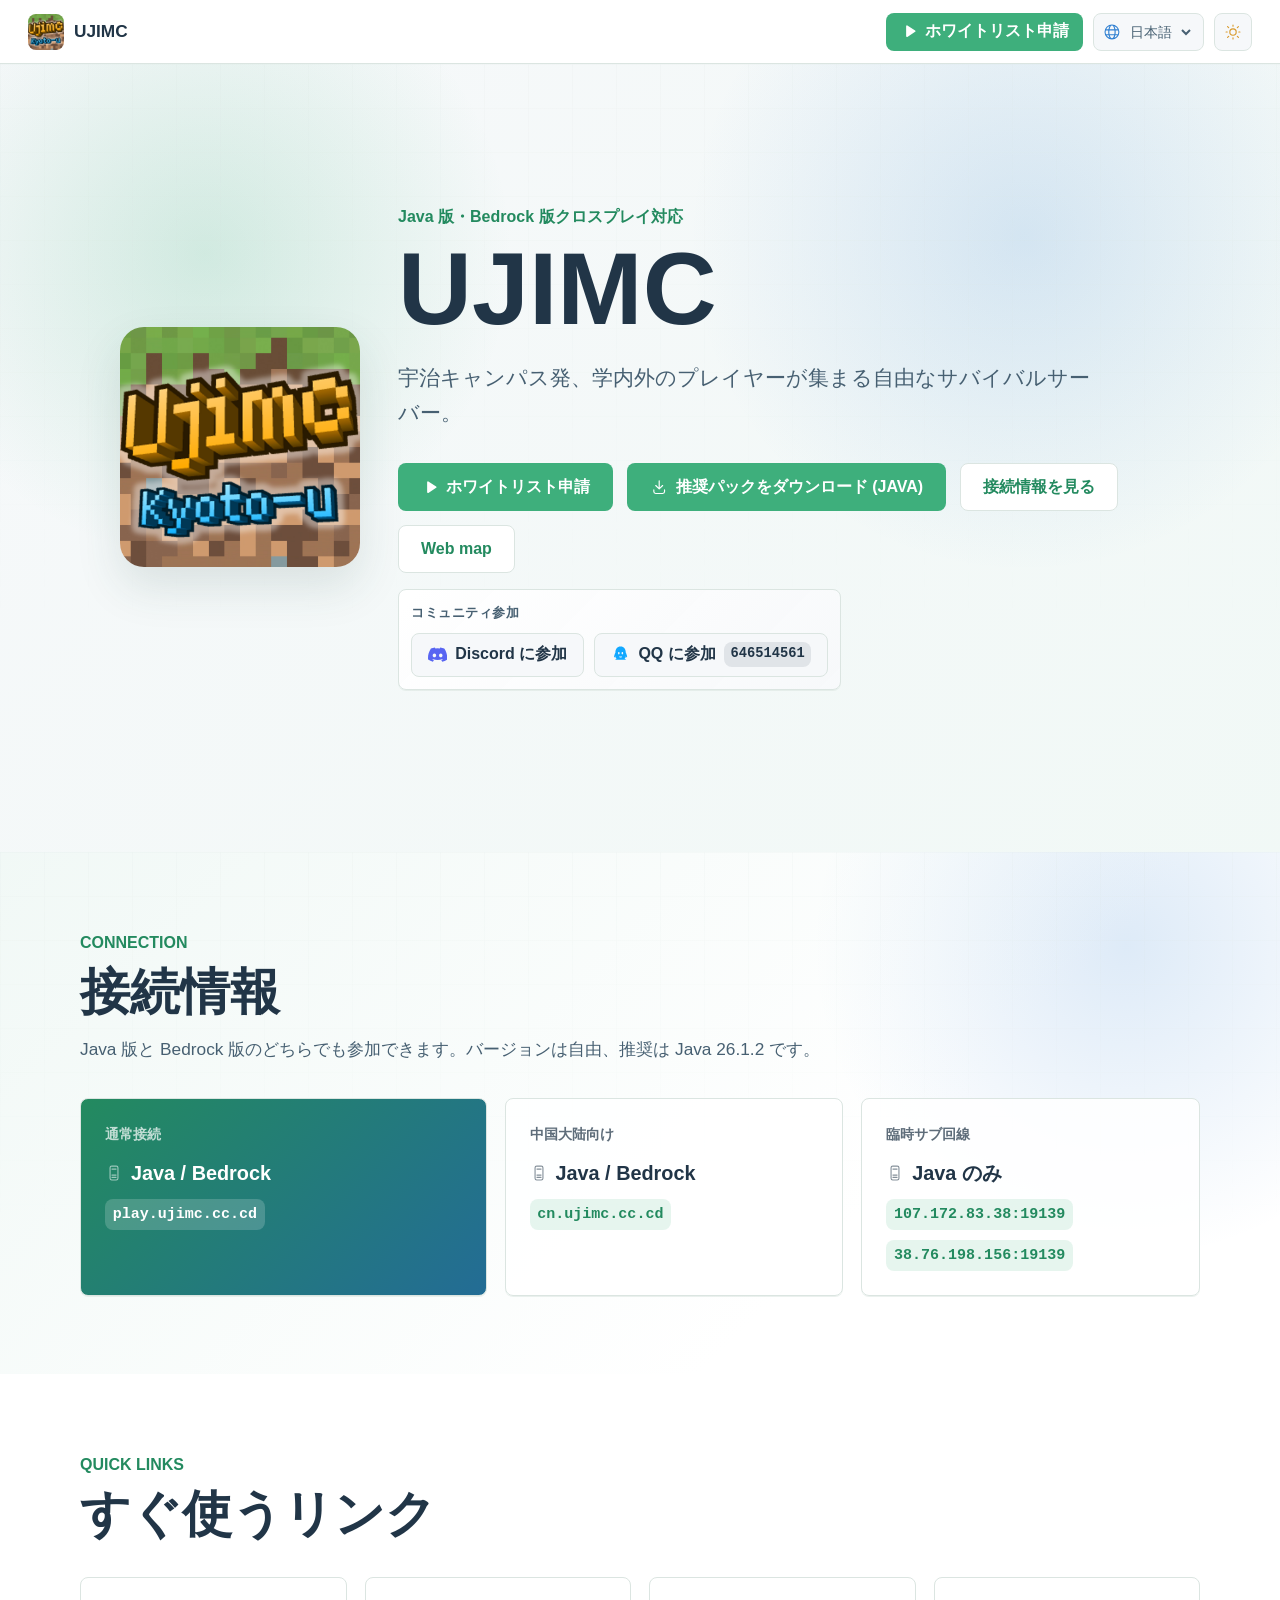
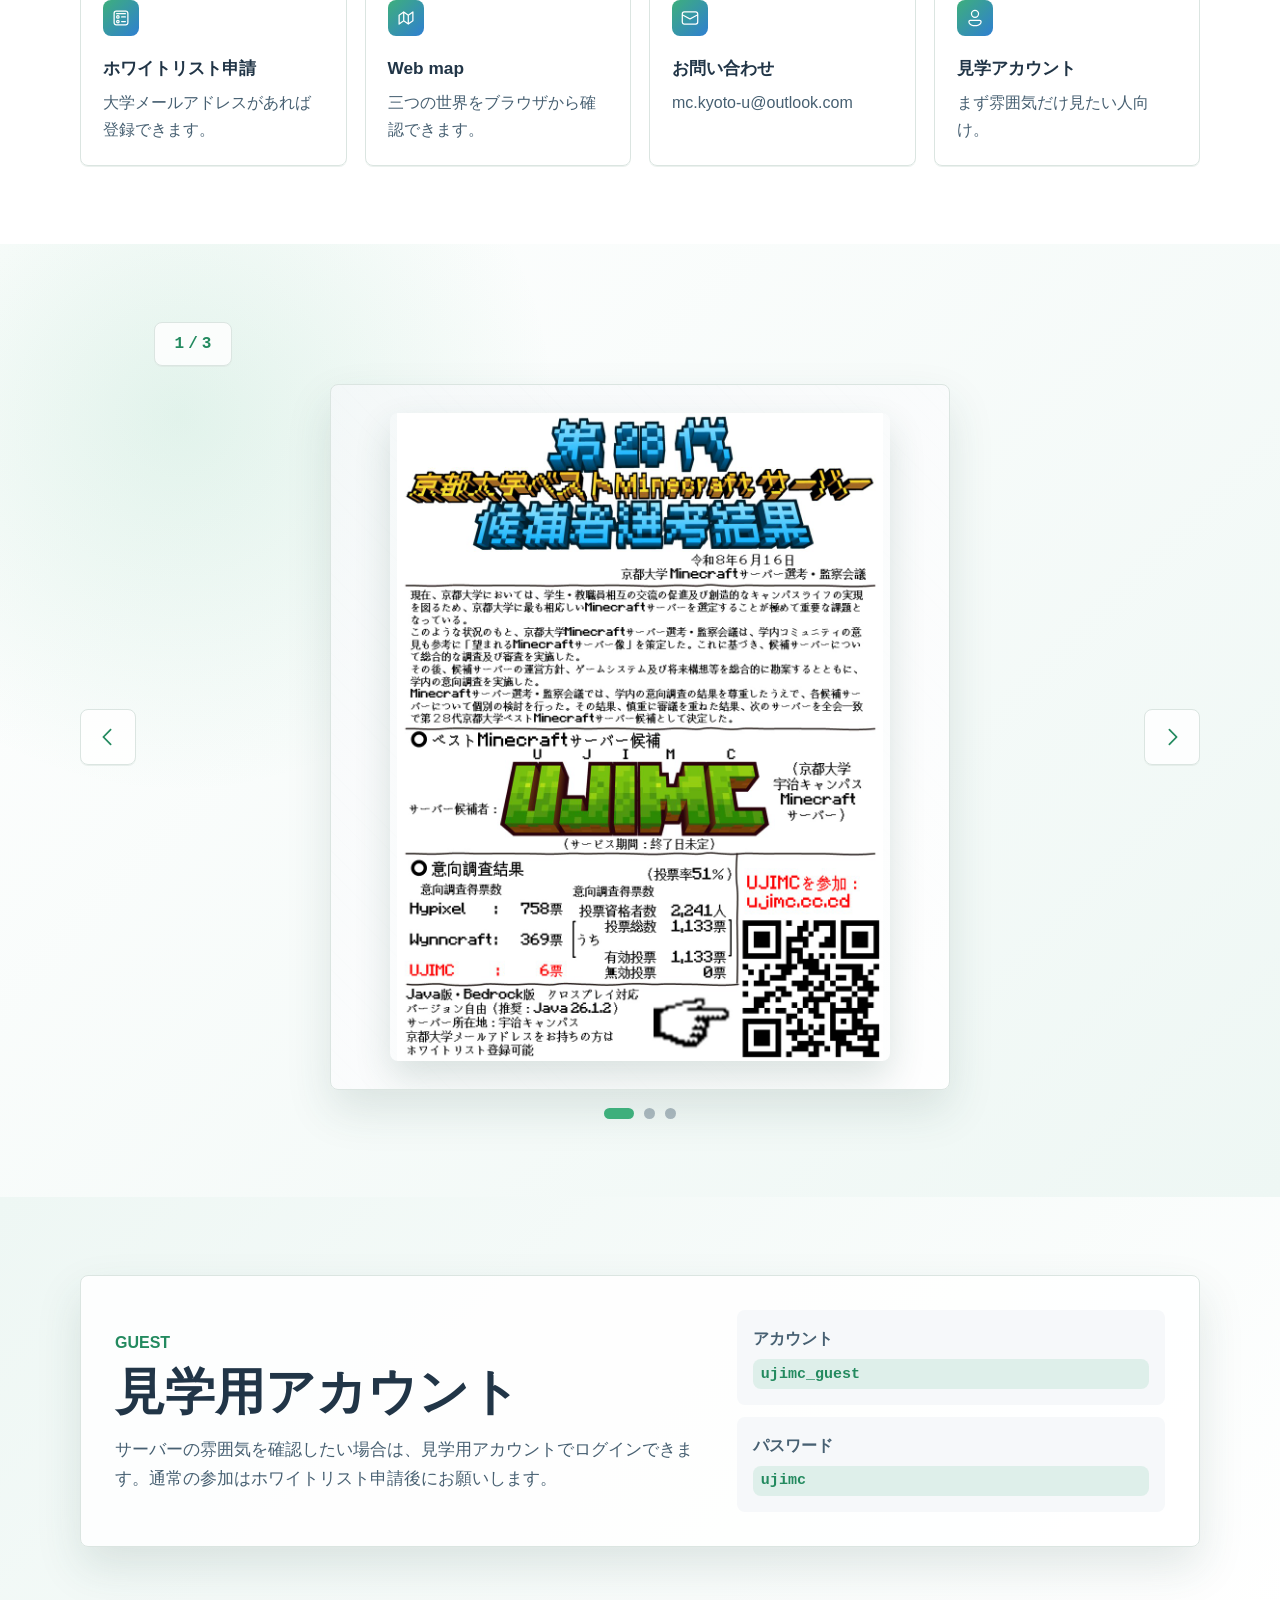
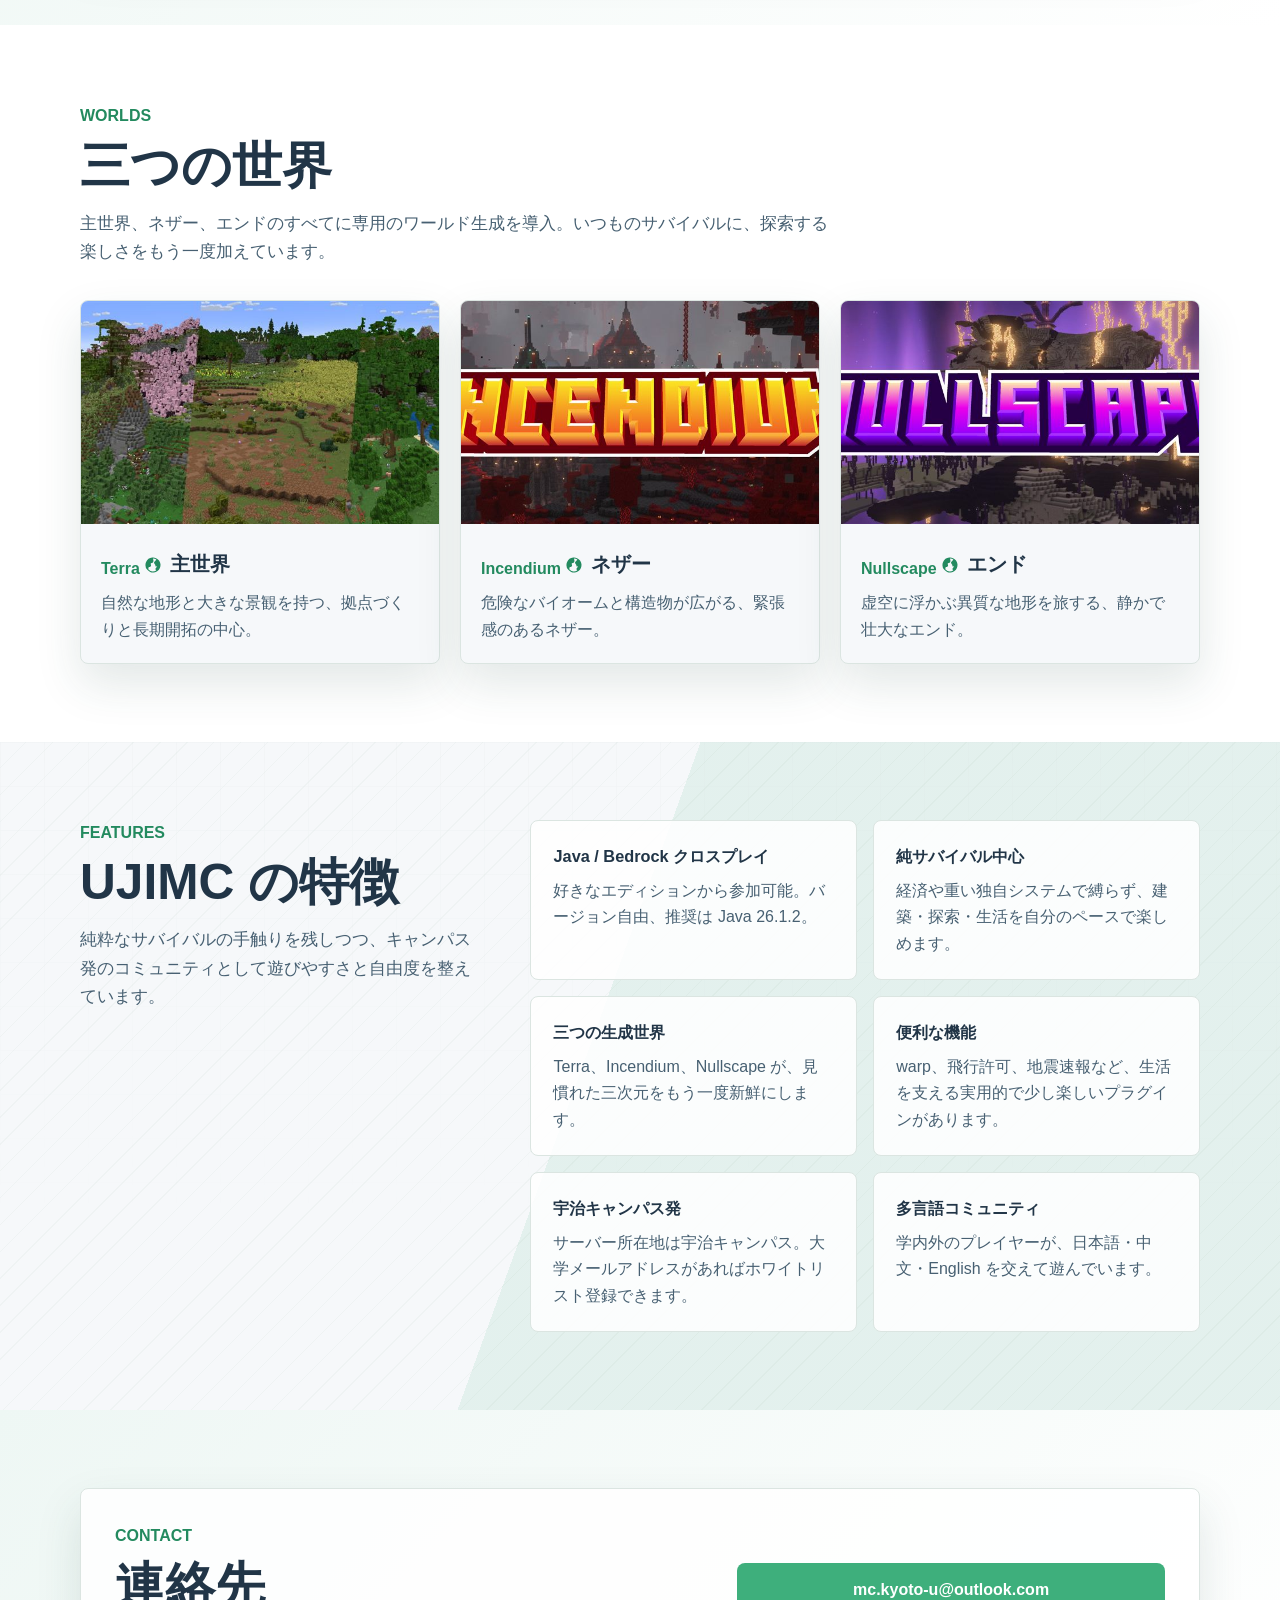
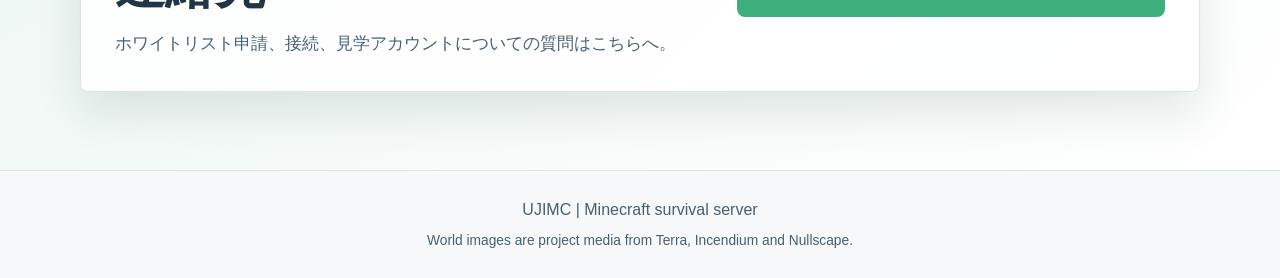
==== commit 02850a0b: "Add recommended pack download CTA" ====
--- a/index.html
+++ b/index.html
@@ -23,17 +23,9 @@
         <span>UJIMC</span>
       </a>
 
-      <nav class="nav-links" aria-label="Primary navigation">
-        <a href="#connect"><svg class="fluent-icon" aria-hidden="true" viewBox="0 0 24 24"><path d="M19.49 5.57a5.97 5.97 0 0 1-1.9 8.96c-.64.35-1.42.14-1.94-.38l-5.8-5.8c-.52-.52-.73-1.3-.38-1.95a6 6 0 0 1 8.96-1.89l2.29-2.29a.75.75 0 1 1 1.06 1.06l-2.29 2.3Zm-2.02 7.26a4.5 4.5 0 1 0-6.3-6.3c-.27.35-.19.83.12 1.14l5.04 5.04c.31.3.8.39 1.14.12ZM3.28 21.78l2.3-2.29a5.97 5.97 0 0 0 8.95-1.9c.35-.64.14-1.42-.38-1.94l-5.8-5.8c-.52-.52-1.3-.73-1.95-.38a6 6 0 0 0-1.89 8.96l-2.29 2.29a.75.75 0 1 0 1.06 1.06Zm4.39-10.49 5.04 5.04c.3.31.39.8.12 1.14a4.5 4.5 0 1 1-6.3-6.3c.35-.27.83-.19 1.14.12Z"/></svg><span data-i18n="nav.connect">接続</span></a>
-        <a href="#guest"><svg class="fluent-icon" aria-hidden="true" viewBox="0 0 24 24"><path d="M17.75 14C19 14 20 15 20 16.25v.57c0 .9-.32 1.76-.9 2.44C17.53 21.1 15.15 22 12 22c-3.15 0-5.53-.9-7.1-2.74a3.75 3.75 0 0 1-.9-2.43v-.58C4 15 5.01 14 6.25 14h11.5Zm0 1.5H6.25a.75.75 0 0 0-.75.75v.58c0 .53.2 1.05.54 1.46C7.3 19.76 9.26 20.5 12 20.5c2.74 0 4.7-.74 5.96-2.21.35-.41.54-.93.54-1.47v-.57a.75.75 0 0 0-.75-.75ZM12 2a5 5 0 1 1 0 10 5 5 0 0 1 0-10Zm0 1.5a3.5 3.5 0 1 0 0 7 3.5 3.5 0 0 0 0-7Z"/></svg><span data-i18n="nav.guest">見学</span></a>
-        <a href="#worlds"><svg class="fluent-icon" aria-hidden="true" viewBox="0 0 24 24"><path d="M10.95 2.05A10 10 0 1 1 4.1 18.13a10 10 0 0 1 6.83-16.08h.02ZM12 3.5h-.16c.12.25.26.53.37.85.35.92.67 2.28.1 3.49-.52 1.11-1.42 1.4-2.09 1.57l-.08.02c-.66.17-.9.24-1.1.52-.16.25-.14.58.07 1.25l.04.14c.09.26.18.57.23.87.07.36.09.82-.15 1.27-.23.45-.54.75-.9.95-.34.18-.7.25-.96.3l-.09.02c-.51.09-.76.13-1 .39-.19.2-.3.55-.38 1.07l-.06.65v.12c-.03.24-.05.52-.1.76a8.48 8.48 0 0 0 10.58 1.58l-.31-.35c-.34-.43-.79-1.16-.63-2.03.07-.42.3-.77.51-1.04.22-.27.49-.52.72-.74l.16-.14c.18-.17.33-.3.46-.44.17-.18.21-.26.21-.27.07-.22-.01-.38-.1-.45a.3.3 0 0 0-.2-.06.75.75 0 0 0-.4.14.91.91 0 0 1-.83.08c-.27-.1-.41-.31-.49-.43a2.75 2.75 0 0 1-.27-.77l-.12-.55-.04-.21a4.1 4.1 0 0 0-.13-.54l-.02-.04a6.23 6.23 0 0 0-.3-.42l-.1-.14c-.16-.21-.36-.47-.52-.71-.2-.3-.42-.7-.49-1.1a1.39 1.39 0 0 1 .54-1.38 13 13 0 0 0 1.83-1.97c.29-.36.54-.7.73-.95A8.46 8.46 0 0 0 12 3.5Zm5.73 2.22-.76.98c-.6.75-1.4 1.68-2.05 2.19.03.1.1.26.26.5a10.73 10.73 0 0 0 .56.77c.18.23.42.54.52.84.1.23.15.52.2.76l.05.25.08.37c.6-.17 1.2-.07 1.67.3.6.46.86 1.28.62 2.07-.11.36-.36.66-.56.87l-.56.53-.13.12c-.23.2-.42.4-.57.57a.9.9 0 0 0-.2.36c-.04.22.06.51.32.84a3.14 3.14 0 0 0 .38.4 8.48 8.48 0 0 0 .17-12.72ZM3.5 12c0 1.4.34 2.72.94 3.88.08-.56.26-1.25.74-1.77a2.91 2.91 0 0 1 1.93-.86c.25-.04.4-.08.5-.14a.7.7 0 0 0 .3-.32c0-.03.03-.1 0-.33-.04-.18-.1-.38-.18-.63l-.06-.2c-.18-.6-.48-1.6.12-2.5.53-.8 1.36-1 1.9-1.13l.16-.04c.56-.15.88-.28 1.1-.76.3-.63.18-1.48-.14-2.32a7.61 7.61 0 0 0-.58-1.2A8.5 8.5 0 0 0 3.5 12Z"/></svg><span data-i18n="nav.worlds">ワールド</span></a>
-        <a href="#features"><svg class="fluent-icon" aria-hidden="true" viewBox="0 0 24 24"><path d="M13.06 7.43a2.5 2.5 0 1 1 3.53 3.54 2.5 2.5 0 0 1-3.53-3.54Zm2.47 1.06a1 1 0 1 0-1.41 1.42 1 1 0 0 0 1.41-1.42Zm5.98-4.17a2.75 2.75 0 0 0-1.81-1.8l-.66-.21c-2.4-.75-5-.1-6.78 1.67l-1 1a3.5 3.5 0 0 0-4.56.32L5.45 6.55c-.29.29-.29.76 0 1.06l1.6 1.59-.18.18c-.69.68-.69 1.79 0 2.47l.5.5-1.4.8a.75.75 0 0 0-.16 1.17l3.89 3.9a.75.75 0 0 0 1.18-.16l.8-1.4.5.5c.68.68 1.78.68 2.47 0l.17-.18 1.6 1.6c.29.28.76.28 1.05 0l1.25-1.25a3.5 3.5 0 0 0 .32-4.57l1-1A6.75 6.75 0 0 0 21.72 5l-.21-.67Zm-2.26-.38c.4.13.7.43.83.83l.2.66c.58 1.86.08 3.9-1.3 5.27l-5.4 5.4c-.1.1-.25.1-.35 0l-5.3-5.3a.25.25 0 0 1 0-.36l5.4-5.4a5.25 5.25 0 0 1 5.26-1.3l.66.2Zm-1.29 9.9a2 2 0 0 1-.3 2.43l-.72.71-1.06-1.06 2.08-2.08ZM7.76 6.36a2 2 0 0 1 2.43-.3L8.1 8.14 7.05 7.08l.7-.72Zm2.82 9.2-.52.9-2.5-2.5.9-.51 2.12 2.11ZM6.69 18.4a.75.75 0 0 0-1.06-1.06l-2.48 2.48a.75.75 0 0 0 1.06 1.06l2.48-2.48Zm-1.94-3c.29.3.29.77 0 1.06l-1.07 1.06a.75.75 0 0 1-1.06-1.06l1.06-1.06c.3-.3.77-.3 1.07 0Zm3.88 4.95a.75.75 0 1 0-1.06-1.06l-1.06 1.06a.75.75 0 0 0 1.06 1.06l1.06-1.06Z"/></svg><span data-i18n="nav.features">特徴</span></a>
-        <a href="#contact"><svg class="fluent-icon" aria-hidden="true" viewBox="0 0 24 24"><path d="M5.25 4h13.5a3.25 3.25 0 0 1 3.24 3.07l.01.18v9.5a3.25 3.25 0 0 1-3.07 3.24l-.18.01H5.25a3.25 3.25 0 0 1-3.24-3.07L2 16.75v-9.5a3.25 3.25 0 0 1 3.07-3.24L5.25 4h13.5-13.5ZM20.5 9.37l-8.15 4.3c-.19.1-.4.1-.6.04l-.1-.05L3.5 9.37v7.38c0 .92.7 1.67 1.6 1.74l.15.01h13.5c.92 0 1.67-.7 1.74-1.6l.01-.15V9.37ZM18.75 5.5H5.25c-.92 0-1.67.7-1.74 1.6l-.01.15v.43l8.5 4.47 8.5-4.47v-.43c0-.92-.7-1.67-1.6-1.74l-.15-.01Z"/></svg><span data-i18n="nav.contact">連絡先</span></a>
-      </nav>
-
       <div class="nav-actions">
         <a class="join-button" data-link="apply" href="https://forms.office.com/r/ZnpXiVBAFJ" target="_blank" rel="noopener noreferrer">
-          <svg class="fluent-icon" aria-hidden="true" viewBox="0 0 24 24"><path d="M6 10.75a2.25 2.25 0 1 1 4.5 0 2.25 2.25 0 0 1-4.5 0ZM8.25 10a.75.75 0 1 0 0 1.5.75.75 0 0 0 0-1.5Zm0 4a2.25 2.25 0 1 0 0 4.5 2.25 2.25 0 0 0 0-4.5Zm-.75 2.25a.75.75 0 1 1 1.5 0 .75.75 0 0 1-1.5 0Zm4.5-5.5c0-.41.34-.75.75-.75h4.5a.75.75 0 0 1 0 1.5h-4.5a.75.75 0 0 1-.75-.75Zm.75 4.75a.75.75 0 0 0 0 1.5h4.5a.75.75 0 0 0 0-1.5h-4.5ZM6 6.75c0-.41.34-.75.75-.75h10.5a.75.75 0 0 1 0 1.5H6.75A.75.75 0 0 1 6 6.75ZM6.25 3A3.25 3.25 0 0 0 3 6.25v11.5C3 19.55 4.46 21 6.25 21h11.5c1.8 0 3.25-1.46 3.25-3.25V6.25C21 4.45 19.54 3 17.75 3H6.25ZM4.5 6.25c0-.97.78-1.75 1.75-1.75h11.5c.97 0 1.75.78 1.75 1.75v11.5c0 .97-.78 1.75-1.75 1.75H6.25c-.97 0-1.75-.78-1.75-1.75V6.25Z"/></svg>
+          <svg class="fluent-icon" aria-hidden="true" viewBox="0 0 24 24"><path d="M8 5.44v13.12c0 .83.92 1.33 1.62.88l10.15-6.56a1.05 1.05 0 0 0 0-1.76L9.62 4.56A1.05 1.05 0 0 0 8 5.44Z"/></svg>
           <span data-i18n="nav.join">ホワイトリスト申請</span>
         </a>
         <label class="language-switcher" aria-label="Language">
@@ -62,7 +54,14 @@
             <h1 id="hero-title">UJIMC</h1>
             <p class="hero-subtitle" data-i18n="hero.subtitle">宇治キャンパス発、学内外のプレイヤーが集まる自由なサバイバルサーバー。</p>
             <div class="hero-actions" aria-label="Hero actions">
-              <a class="hero-action primary" data-link="apply" href="https://forms.office.com/r/ZnpXiVBAFJ" target="_blank" rel="noopener noreferrer" data-i18n="hero.apply">ホワイトリスト申請</a>
+              <a class="hero-action primary" data-link="apply" href="https://forms.office.com/r/ZnpXiVBAFJ" target="_blank" rel="noopener noreferrer">
+                <svg class="fluent-icon" aria-hidden="true" viewBox="0 0 24 24"><path d="M8 5.44v13.12c0 .83.92 1.33 1.62.88l10.15-6.56a1.05 1.05 0 0 0 0-1.76L9.62 4.56A1.05 1.05 0 0 0 8 5.44Z"/></svg>
+                <span data-i18n="hero.apply">ホワイトリスト申請</span>
+              </a>
+              <a class="hero-action primary" data-link="pack" href="./ujimc.zip" download>
+                <svg class="fluent-icon" aria-hidden="true" viewBox="0 0 24 24"><path d="M12.75 3.75a.75.75 0 0 0-1.5 0v8.69L8.03 9.22a.75.75 0 0 0-1.06 1.06l4.5 4.5c.3.3.77.3 1.06 0l4.5-4.5a.75.75 0 0 0-1.06-1.06l-3.22 3.22V3.75ZM5 14.75c.41 0 .75.34.75.75v2.25c0 .97.78 1.75 1.75 1.75h9c.97 0 1.75-.78 1.75-1.75V15.5a.75.75 0 0 1 1.5 0v2.25A3.25 3.25 0 0 1 16.5 21h-9a3.25 3.25 0 0 1-3.25-3.25V15.5c0-.41.34-.75.75-.75Z"/></svg>
+                <span data-i18n="hero.download">推奨パックをダウンロード (JAVA)</span>
+              </a>
               <a class="hero-action secondary" href="#connect" data-i18n="hero.connect">接続情報を見る</a>
               <a class="hero-action secondary" data-link="map" href="http://107.172.83.38:28065/" target="_blank" rel="noopener noreferrer" data-i18n="hero.map">Web map</a>
             </div>
--- a/styles.css
+++ b/styles.css
@@ -107,6 +107,7 @@
   min-height: var(--nav-height);
   align-items: center;
   gap: 20px;
+  justify-content: space-between;
   padding: 0 28px;
   border-bottom: 1px solid var(--vp-c-border);
   background: color-mix(in srgb, var(--vp-c-bg) 92%, transparent);
@@ -129,34 +130,10 @@
   object-fit: cover;
 }
 
-.nav-links {
-  display: flex;
-  flex: 1 1 auto;
-  align-items: center;
-  justify-content: center;
-  gap: 4px;
-}
-
-.nav-links a,
 .language-switcher,
 .theme-toggle {
   min-height: 38px;
   border-radius: 8px;
-}
-
-.nav-links a {
-  display: inline-flex;
-  align-items: center;
-  gap: 6px;
-  padding: 0 12px;
-  color: var(--vp-c-text-soft);
-  font-size: 0.94rem;
-  font-weight: 700;
-}
-
-.nav-links a:hover {
-  color: var(--vp-c-brand-dark);
-  background: var(--vp-c-brand-soft);
 }
 
 .nav-actions {
@@ -345,6 +322,7 @@
   display: flex;
   flex-wrap: wrap;
   gap: 14px;
+  align-items: center;
   margin-top: 32px;
 }
 
@@ -380,6 +358,7 @@
   min-height: 48px;
   padding: 0 22px;
   border: 1px solid transparent;
+  text-align: center;
 }
 
 .hero-action.primary {
@@ -979,13 +958,6 @@
     margin-left: auto;
   }
 
-  .nav-links {
-    order: 3;
-    flex-basis: 100%;
-    justify-content: flex-start;
-    overflow-x: auto;
-  }
-
   .hero {
     min-height: auto;
     padding-top: 56px;
@@ -1050,6 +1022,17 @@
 
   .join-button {
     flex: 1 1 210px;
+  }
+
+  .hero-actions {
+    display: grid;
+    grid-template-columns: 1fr;
+  }
+
+  .hero-action {
+    width: min(100%, 360px);
+    justify-self: center;
+    white-space: normal;
   }
 
   .language-switcher {
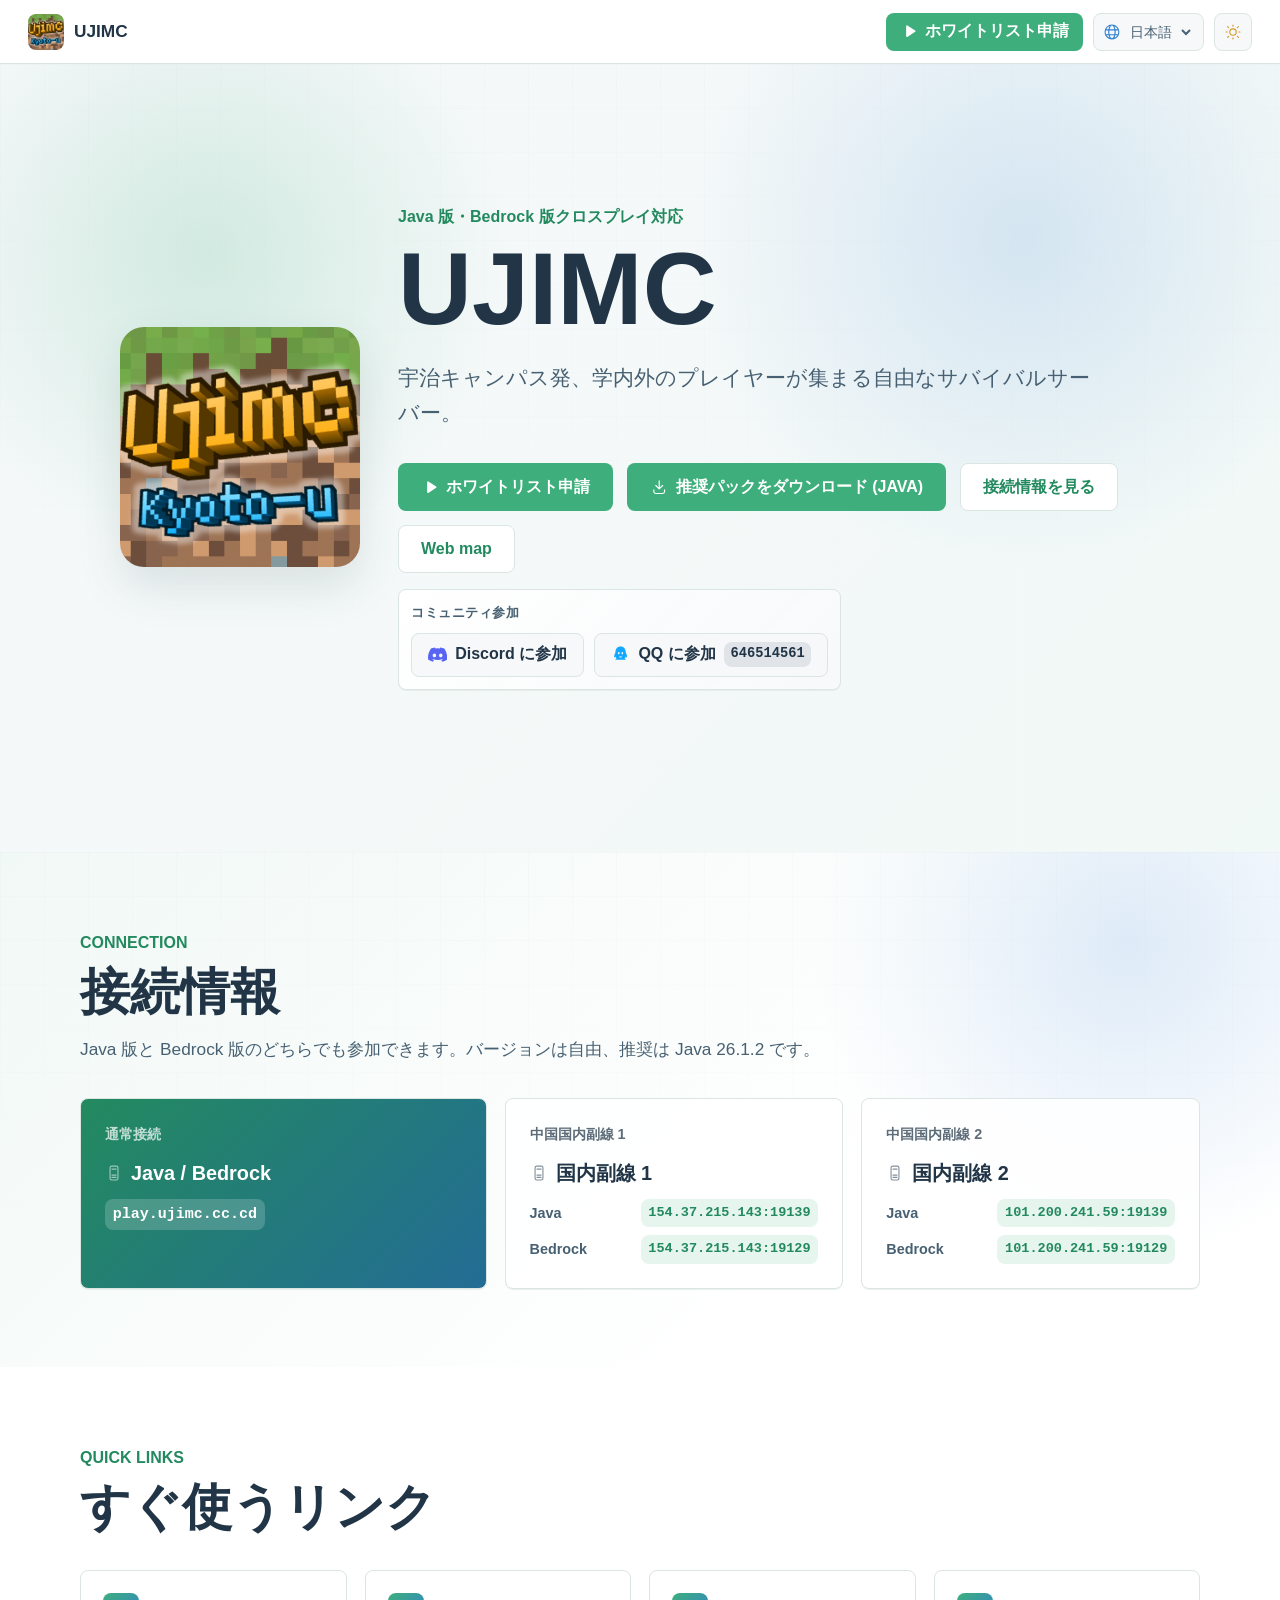
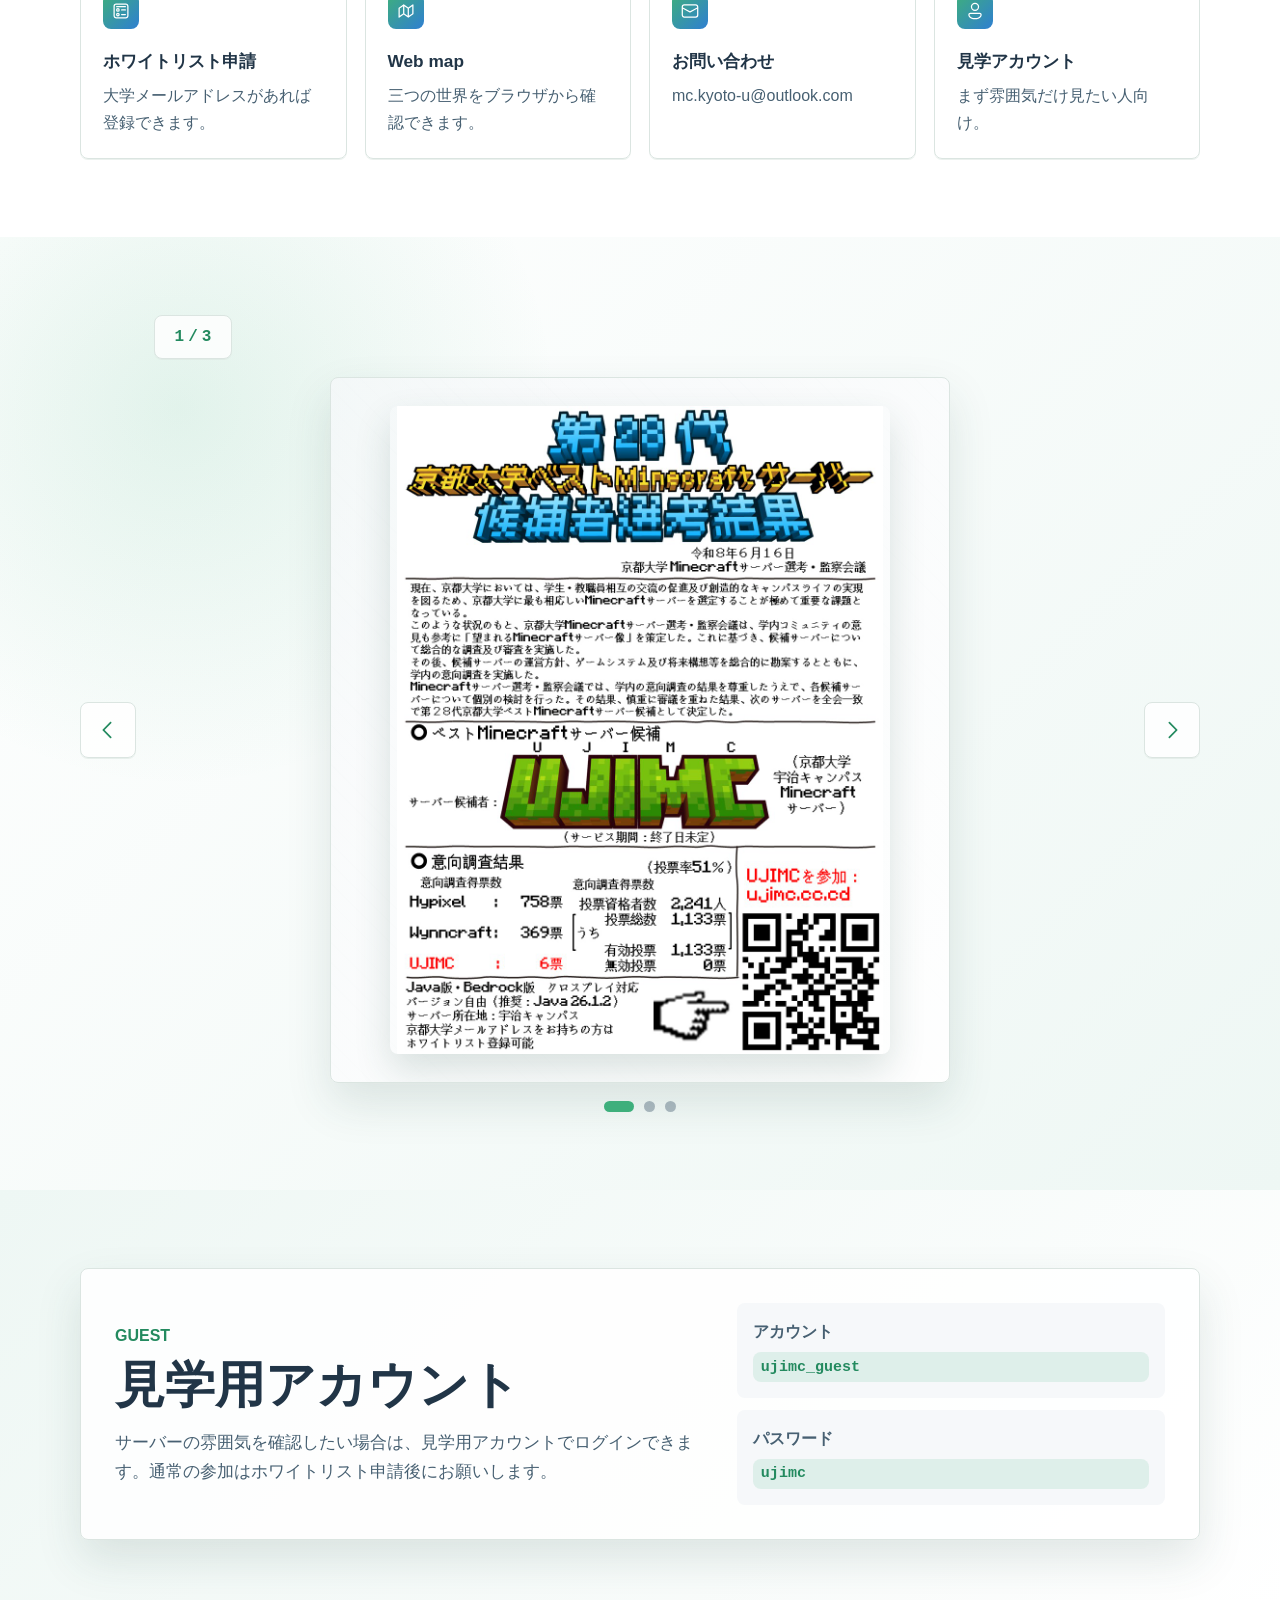
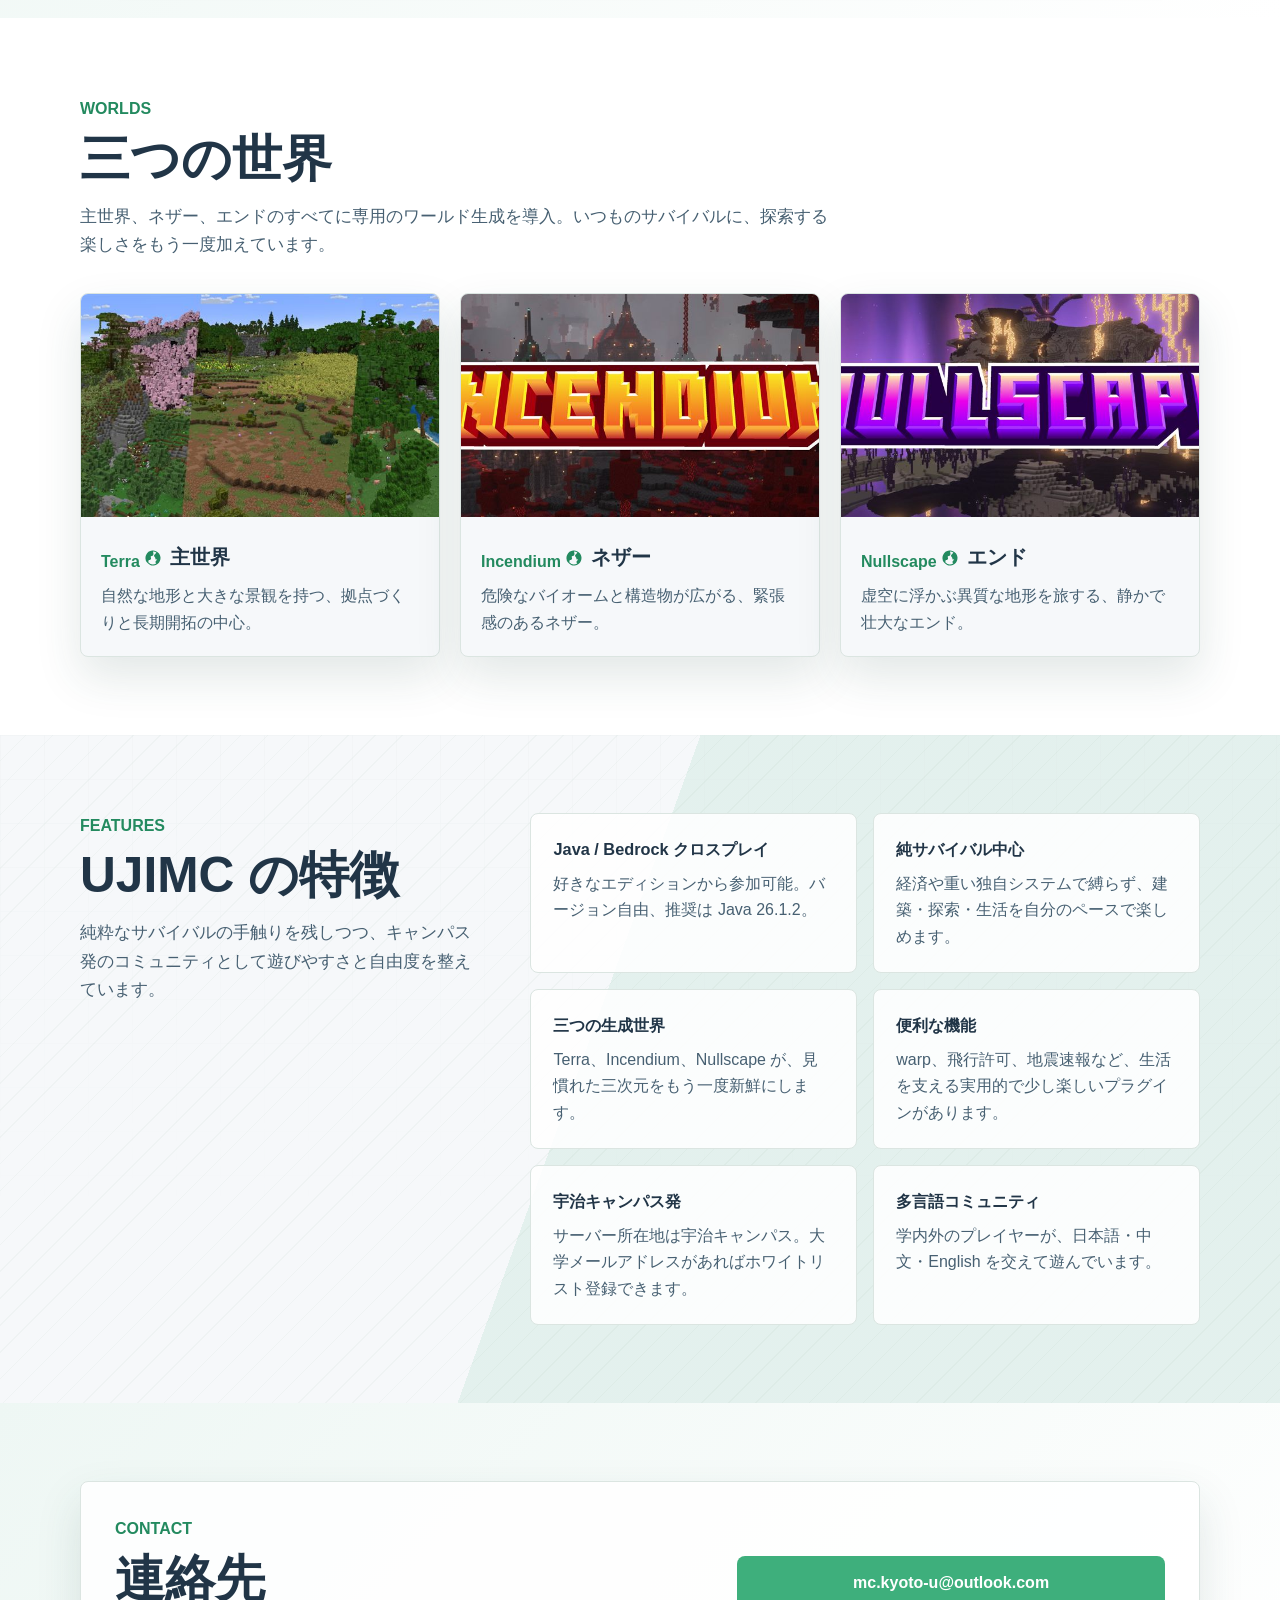
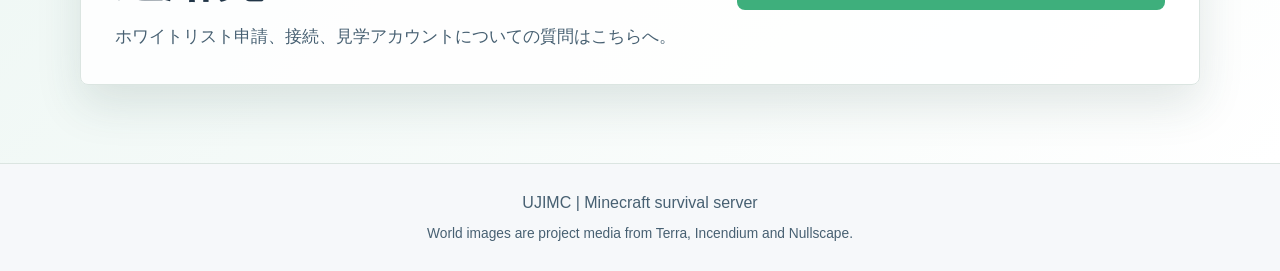
==== commit 5933ffff: "Update relay endpoints and add server list" ====
--- a/index.html
+++ b/index.html
@@ -63,7 +63,7 @@
                 <span data-i18n="hero.download">推奨パックをダウンロード (JAVA)</span>
               </a>
               <a class="hero-action secondary" href="#connect" data-i18n="hero.connect">接続情報を見る</a>
-              <a class="hero-action secondary" data-link="map" href="http://107.172.83.38:28065/" target="_blank" rel="noopener noreferrer" data-i18n="hero.map">Web map</a>
+              <a class="hero-action secondary" data-link="map" href="http://154.37.215.143:19149/" target="_blank" rel="noopener noreferrer" data-i18n="hero.map">Web map</a>
             </div>
             <div class="community-actions" aria-label="Community links">
               <p class="community-actions-title" data-i18n="hero.community">コミュニティ参加</p>
@@ -97,15 +97,20 @@
               <code>play.ujimc.cc.cd</code>
             </article>
             <article class="server-card">
-              <span class="card-label" data-i18n="connect.china.label">中国大陆向け</span>
-              <h3 data-i18n="connect.china.title">Java / Bedrock</h3>
-              <code>cn.ujimc.cc.cd</code>
+              <span class="card-label" data-i18n="connect.china1.label">中国国内副線 1</span>
+              <h3 data-i18n="connect.china1.title">国内副线 1</h3>
+              <div class="endpoint-list">
+                <p><span data-i18n="connect.java">Java</span><code>154.37.215.143:19139</code></p>
+                <p><span data-i18n="connect.bedrock">Bedrock</span><code>154.37.215.143:19129</code></p>
+              </div>
             </article>
             <article class="server-card">
-              <span class="card-label" data-i18n="connect.temp.label">臨時サブ回線</span>
-              <h3 data-i18n="connect.temp.title">Java only</h3>
-              <code>107.172.83.38:19139</code>
-              <code>38.76.198.156:19139</code>
+              <span class="card-label" data-i18n="connect.china2.label">中国国内副線 2</span>
+              <h3 data-i18n="connect.china2.title">国内副线 2</h3>
+              <div class="endpoint-list">
+                <p><span data-i18n="connect.java">Java</span><code>101.200.241.59:19139</code></p>
+                <p><span data-i18n="connect.bedrock">Bedrock</span><code>101.200.241.59:19129</code></p>
+              </div>
             </article>
           </div>
         </div>
@@ -121,7 +126,7 @@
               <h3 data-i18n="quick.apply.title">ホワイトリスト申請</h3>
               <p data-i18n="quick.apply.detail">大学メールアドレスがあれば登録可能です。</p>
             </a>
-            <a class="feature-item" data-link="map" href="http://107.172.83.38:28065/" target="_blank" rel="noopener noreferrer">
+            <a class="feature-item" data-link="map" href="http://154.37.215.143:19149/" target="_blank" rel="noopener noreferrer">
               <span class="feature-icon" aria-hidden="true"><svg class="fluent-icon" viewBox="0 0 24 24"><path d="M9.2 4h.16l.02.01c.09.01.17.04.25.1l.05.03 5.07 3.56 5.07-3.56a.75.75 0 0 1 1.17.5l.01.11V15.4c0 .2-.09.4-.24.54l-.08.07-5.5 3.87a.74.74 0 0 1-.83.02l-5.1-3.6-5.07 3.57a.75.75 0 0 1-1.17-.5L3 19.24V8.62c0-.21.09-.41.24-.55L3.32 8l5.5-3.86a.76.76 0 0 1 .2-.1L9.14 4 9.2 4Zm10.3 2.2-4 2.8v8.8l4-2.8V6.2Zm-11 0L4.5 9v8.8l4-2.8V6.2Zm1.5 0V15l4 2.8V9l-4-2.8Z"/></svg></span>
               <h3 data-i18n="quick.map.title">Web map</h3>
               <p data-i18n="quick.map.detail">三つの世界をブラウザから確認できます。</p>
--- a/styles.css
+++ b/styles.css
@@ -528,6 +528,29 @@
   mask: url("data:image/svg+xml,%3Csvg viewBox='0 0 24 24' xmlns='http://www.w3.org/2000/svg'%3E%3Cpath d='M9.25 6a.75.75 0 0 0 0 1.5h5.5a.75.75 0 0 0 0-1.5h-5.5ZM8.5 17.75c0-.41.34-.75.75-.75h5.5a.75.75 0 0 1 0 1.5h-5.5a.75.75 0 0 1-.75-.75ZM9.25 14a.75.75 0 0 0 0 1.5h5.5a.75.75 0 0 0 0-1.5h-5.5ZM6 5a3 3 0 0 1 3-3h6a3 3 0 0 1 3 3v14a3 3 0 0 1-3 3H9a3 3 0 0 1-3-3V5Zm3-1.5c-.83 0-1.5.67-1.5 1.5v14c0 .83.67 1.5 1.5 1.5h6c.83 0 1.5-.67 1.5-1.5V5c0-.83-.67-1.5-1.5-1.5H9Z'/%3E%3C/svg%3E") center / contain no-repeat;
 }
 
+.endpoint-list {
+  display: grid;
+  width: 100%;
+  gap: 8px;
+  margin-top: auto;
+}
+
+.endpoint-list p {
+  display: flex;
+  align-items: center;
+  justify-content: space-between;
+  gap: 10px;
+  margin: 0;
+  color: var(--vp-c-text-soft);
+  font-size: 0.9rem;
+  font-weight: 800;
+}
+
+.endpoint-list code {
+  justify-content: flex-end;
+  text-align: right;
+}
+
 .feature-grid {
   display: grid;
   grid-template-columns: repeat(4, minmax(0, 1fr));
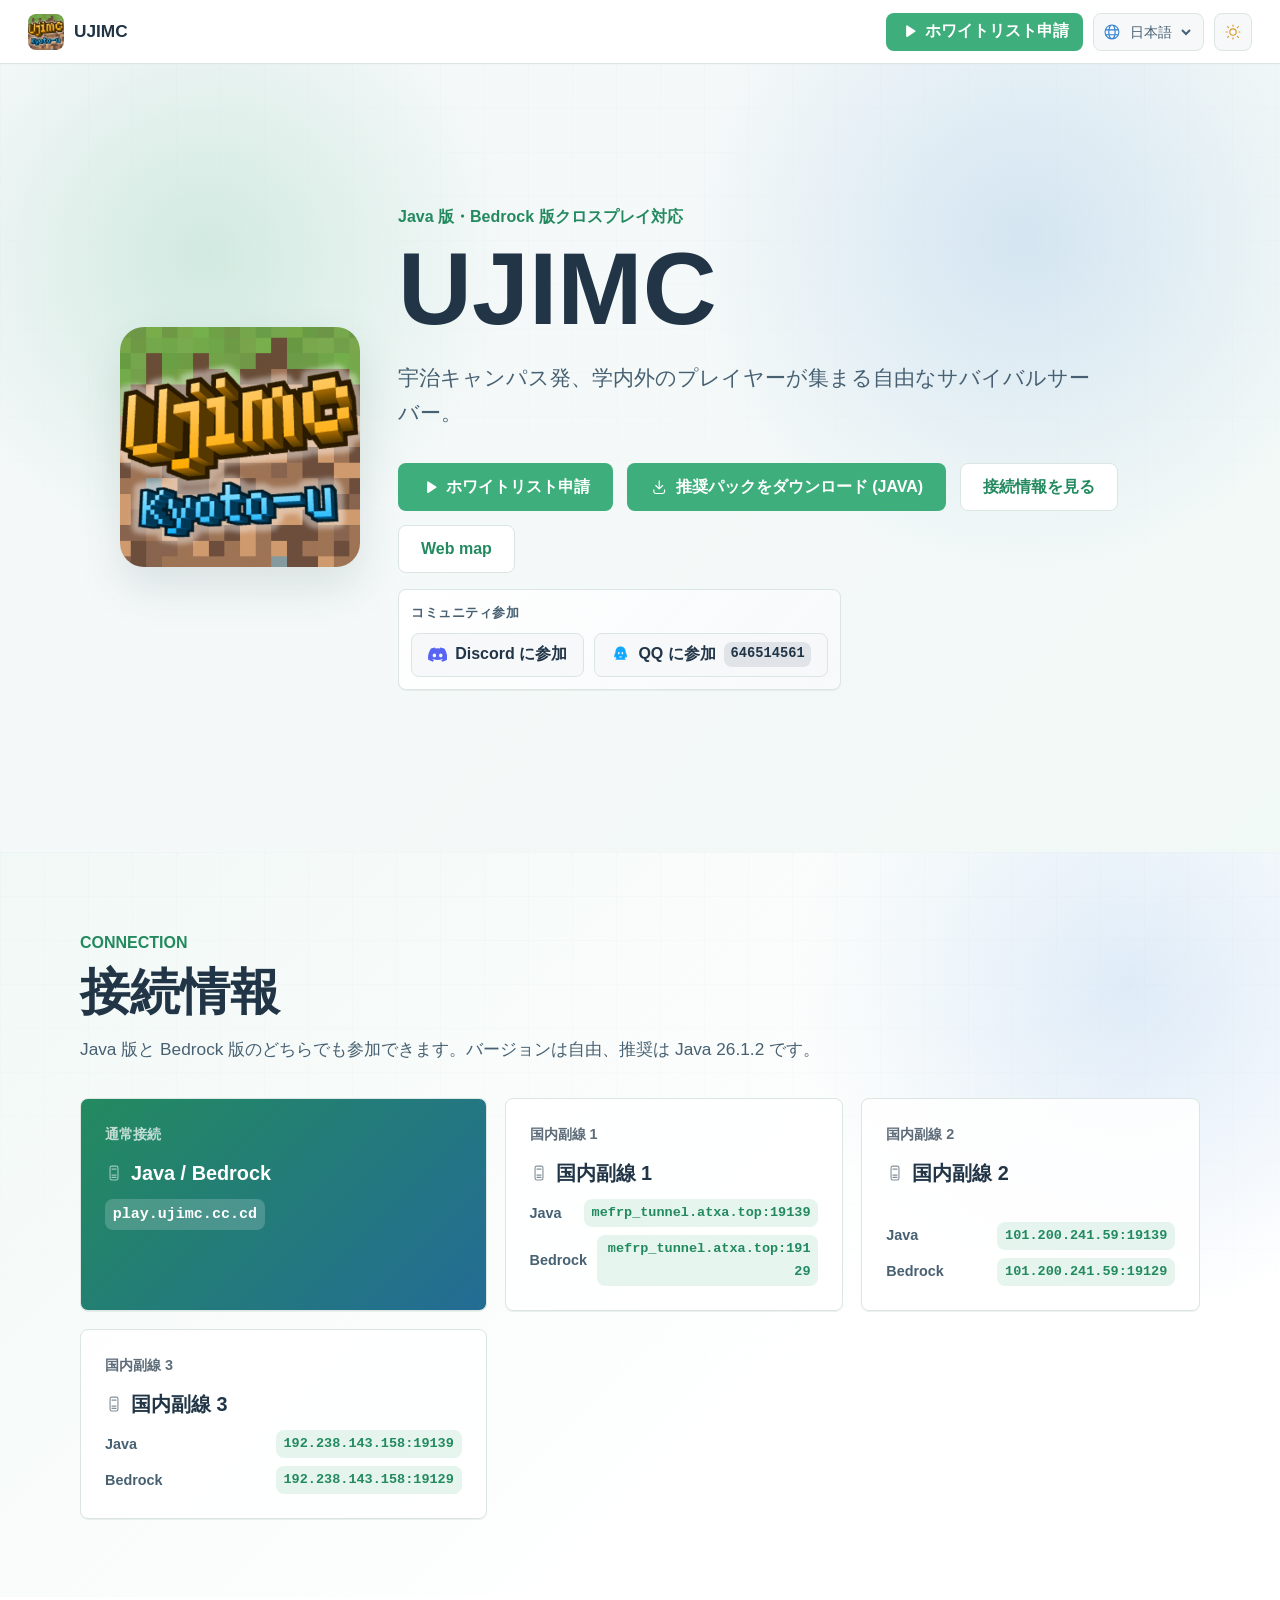
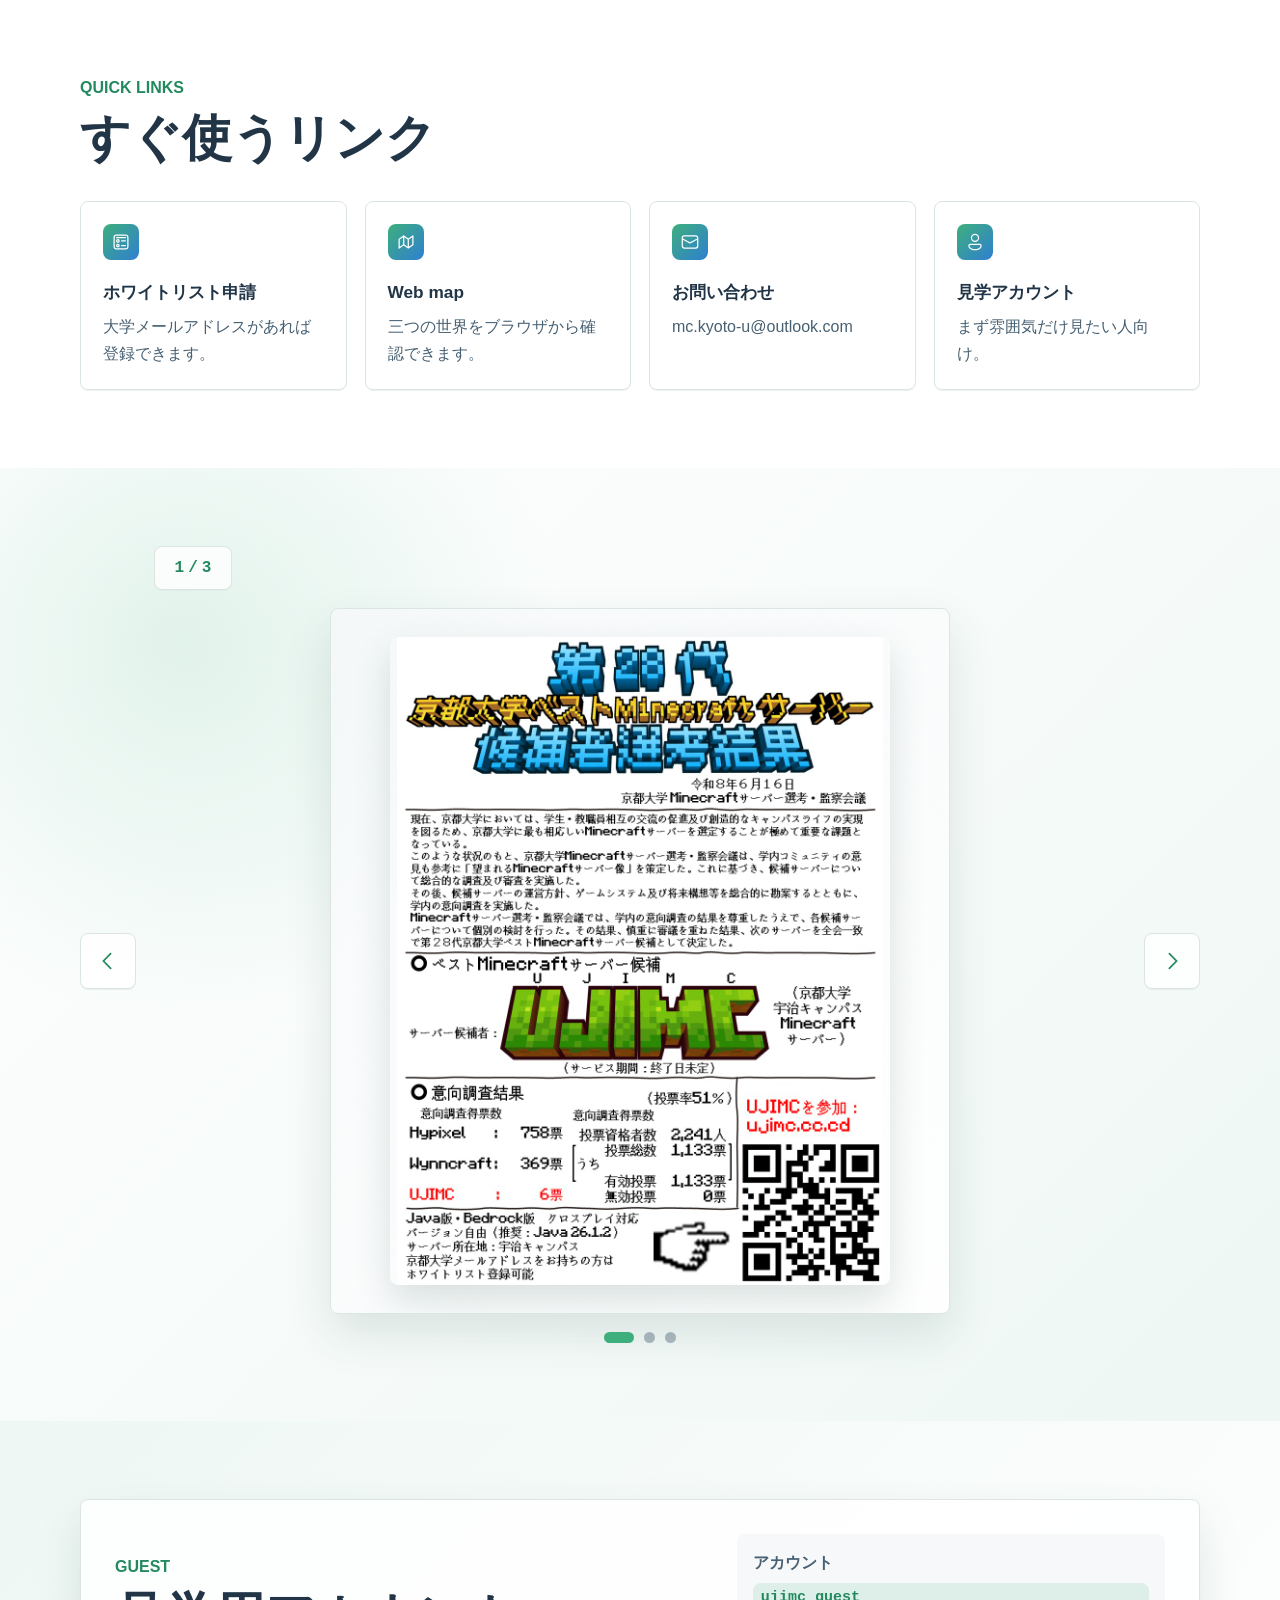
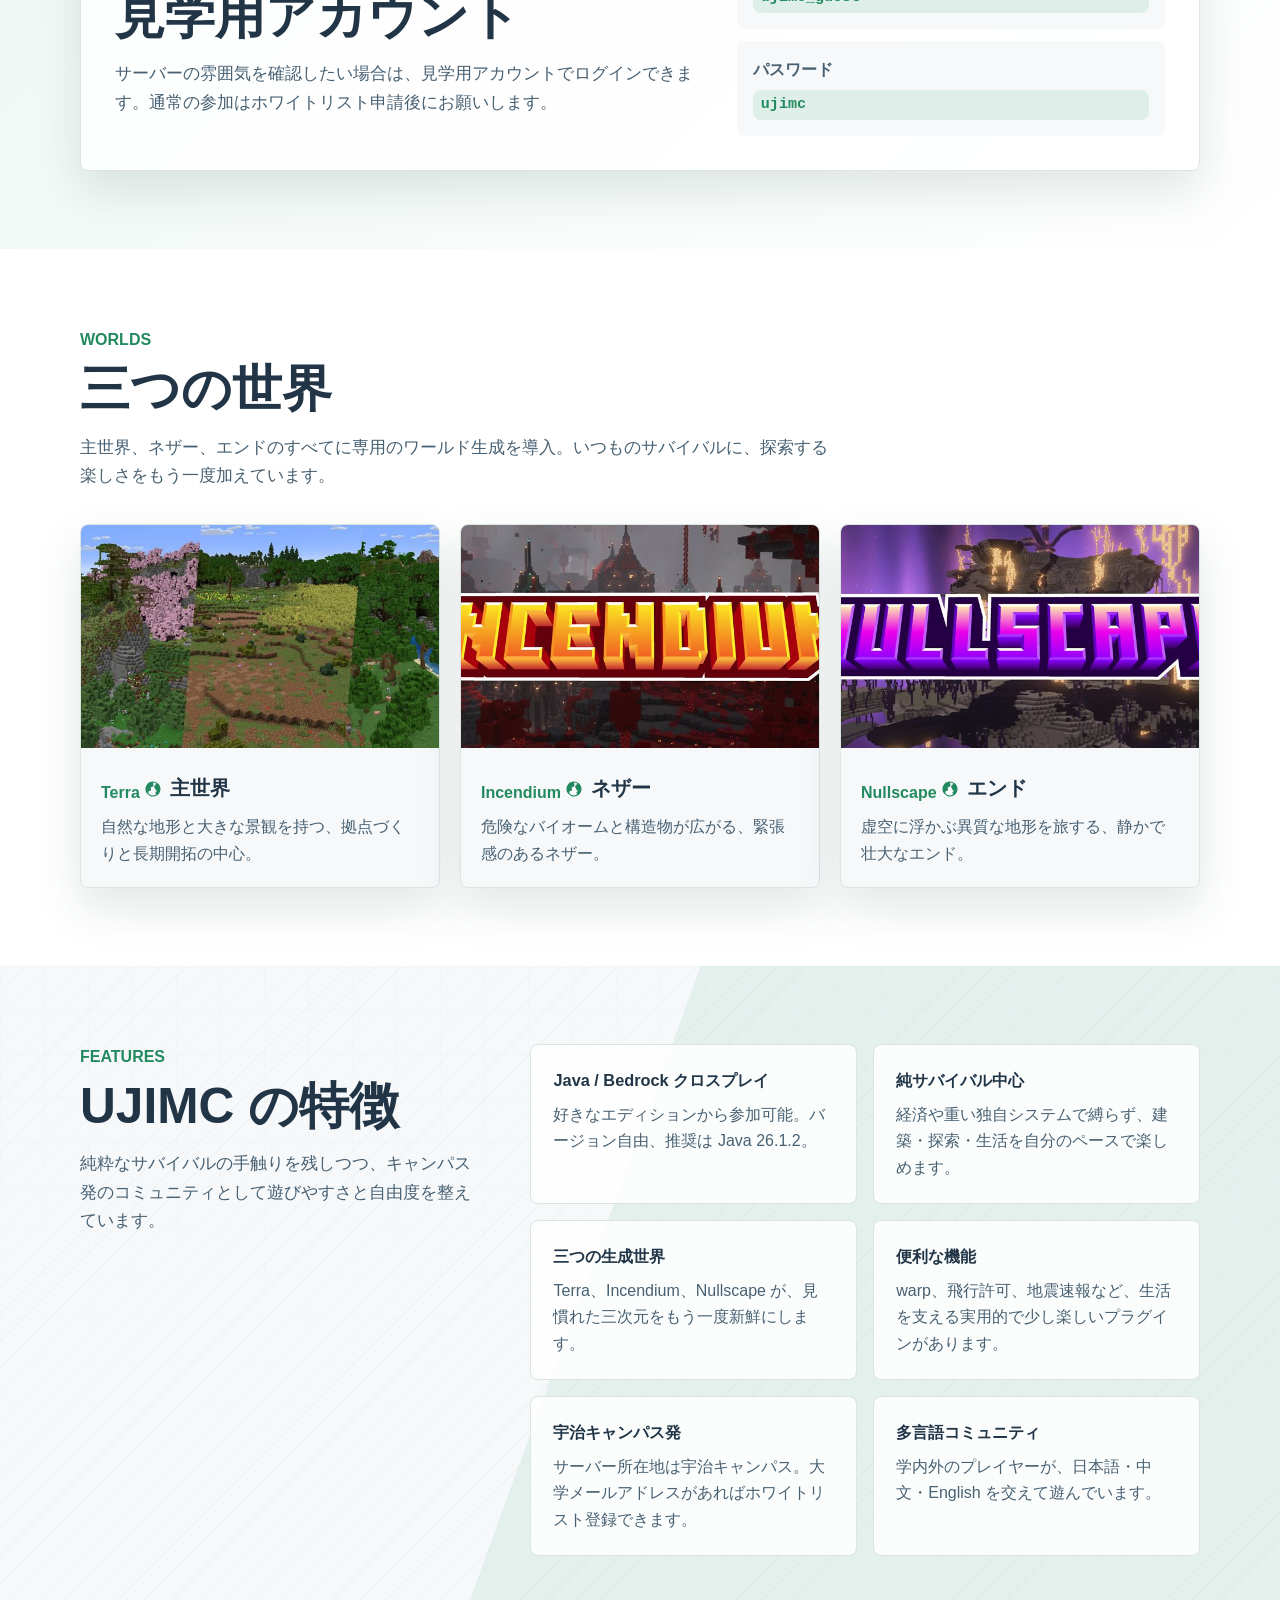
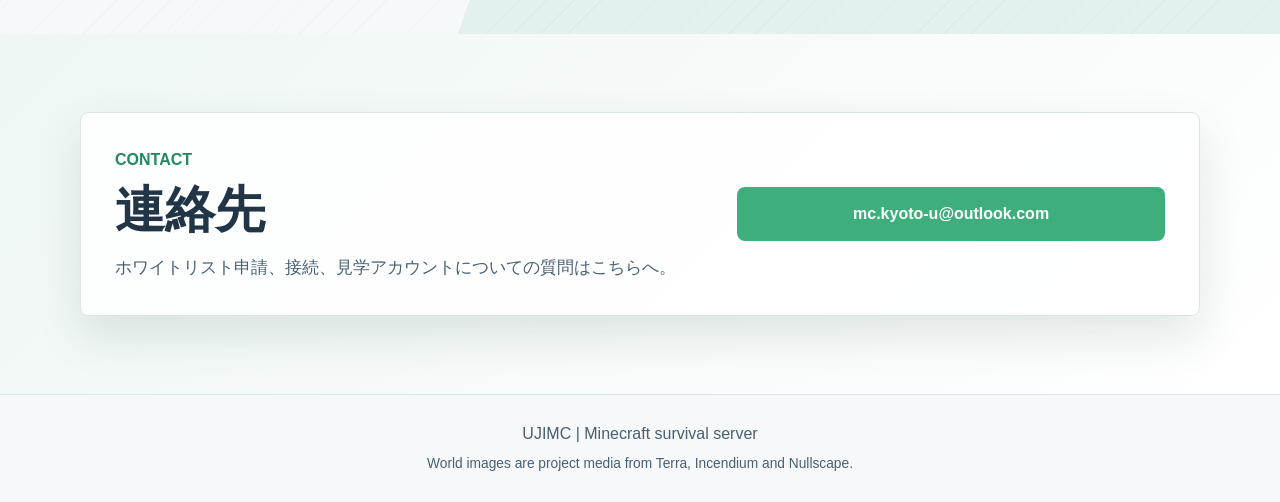
==== commit e637a520: "ok" ====
--- a/index.html
+++ b/index.html
@@ -63,7 +63,7 @@
                 <span data-i18n="hero.download">推奨パックをダウンロード (JAVA)</span>
               </a>
               <a class="hero-action secondary" href="#connect" data-i18n="hero.connect">接続情報を見る</a>
-              <a class="hero-action secondary" data-link="map" href="http://154.37.215.143:19149/" target="_blank" rel="noopener noreferrer" data-i18n="hero.map">Web map</a>
+              <a class="hero-action secondary" data-link="map" href="http://192.238.143.158:19149/" target="_blank" rel="noopener noreferrer" data-i18n="hero.map">Web map</a>
             </div>
             <div class="community-actions" aria-label="Community links">
               <p class="community-actions-title" data-i18n="hero.community">コミュニティ参加</p>
@@ -97,19 +97,27 @@
               <code>play.ujimc.cc.cd</code>
             </article>
             <article class="server-card">
-              <span class="card-label" data-i18n="connect.china1.label">中国国内副線 1</span>
-              <h3 data-i18n="connect.china1.title">国内副线 1</h3>
+              <span class="card-label" data-i18n="connect.relay1.label">国内副线 1</span>
+              <h3 data-i18n="connect.relay1.title">国内副线 1</h3>
               <div class="endpoint-list">
-                <p><span data-i18n="connect.java">Java</span><code>154.37.215.143:19139</code></p>
-                <p><span data-i18n="connect.bedrock">Bedrock</span><code>154.37.215.143:19129</code></p>
+                <p><span data-i18n="connect.java">Java</span><code>mefrp_tunnel.atxa.top:19139</code></p>
+                <p><span data-i18n="connect.bedrock">Bedrock</span><code>mefrp_tunnel.atxa.top:19129</code></p>
               </div>
             </article>
             <article class="server-card">
-              <span class="card-label" data-i18n="connect.china2.label">中国国内副線 2</span>
-              <h3 data-i18n="connect.china2.title">国内副线 2</h3>
+              <span class="card-label" data-i18n="connect.relay2.label">国内副线 2</span>
+              <h3 data-i18n="connect.relay2.title">国内副线 2</h3>
               <div class="endpoint-list">
                 <p><span data-i18n="connect.java">Java</span><code>101.200.241.59:19139</code></p>
                 <p><span data-i18n="connect.bedrock">Bedrock</span><code>101.200.241.59:19129</code></p>
+              </div>
+            </article>
+            <article class="server-card">
+              <span class="card-label" data-i18n="connect.relay3.label">国内副线 3</span>
+              <h3 data-i18n="connect.relay3.title">国内副线 3</h3>
+              <div class="endpoint-list">
+                <p><span data-i18n="connect.java">Java</span><code>192.238.143.158:19139</code></p>
+                <p><span data-i18n="connect.bedrock">Bedrock</span><code>192.238.143.158:19129</code></p>
               </div>
             </article>
           </div>
@@ -126,7 +134,7 @@
               <h3 data-i18n="quick.apply.title">ホワイトリスト申請</h3>
               <p data-i18n="quick.apply.detail">大学メールアドレスがあれば登録可能です。</p>
             </a>
-            <a class="feature-item" data-link="map" href="http://154.37.215.143:19149/" target="_blank" rel="noopener noreferrer">
+            <a class="feature-item" data-link="map" href="http://192.238.143.158:19149/" target="_blank" rel="noopener noreferrer">
               <span class="feature-icon" aria-hidden="true"><svg class="fluent-icon" viewBox="0 0 24 24"><path d="M9.2 4h.16l.02.01c.09.01.17.04.25.1l.05.03 5.07 3.56 5.07-3.56a.75.75 0 0 1 1.17.5l.01.11V15.4c0 .2-.09.4-.24.54l-.08.07-5.5 3.87a.74.74 0 0 1-.83.02l-5.1-3.6-5.07 3.57a.75.75 0 0 1-1.17-.5L3 19.24V8.62c0-.21.09-.41.24-.55L3.32 8l5.5-3.86a.76.76 0 0 1 .2-.1L9.14 4 9.2 4Zm10.3 2.2-4 2.8v8.8l4-2.8V6.2Zm-11 0L4.5 9v8.8l4-2.8V6.2Zm1.5 0V15l4 2.8V9l-4-2.8Z"/></svg></span>
               <h3 data-i18n="quick.map.title">Web map</h3>
               <p data-i18n="quick.map.detail">三つの世界をブラウザから確認できます。</p>
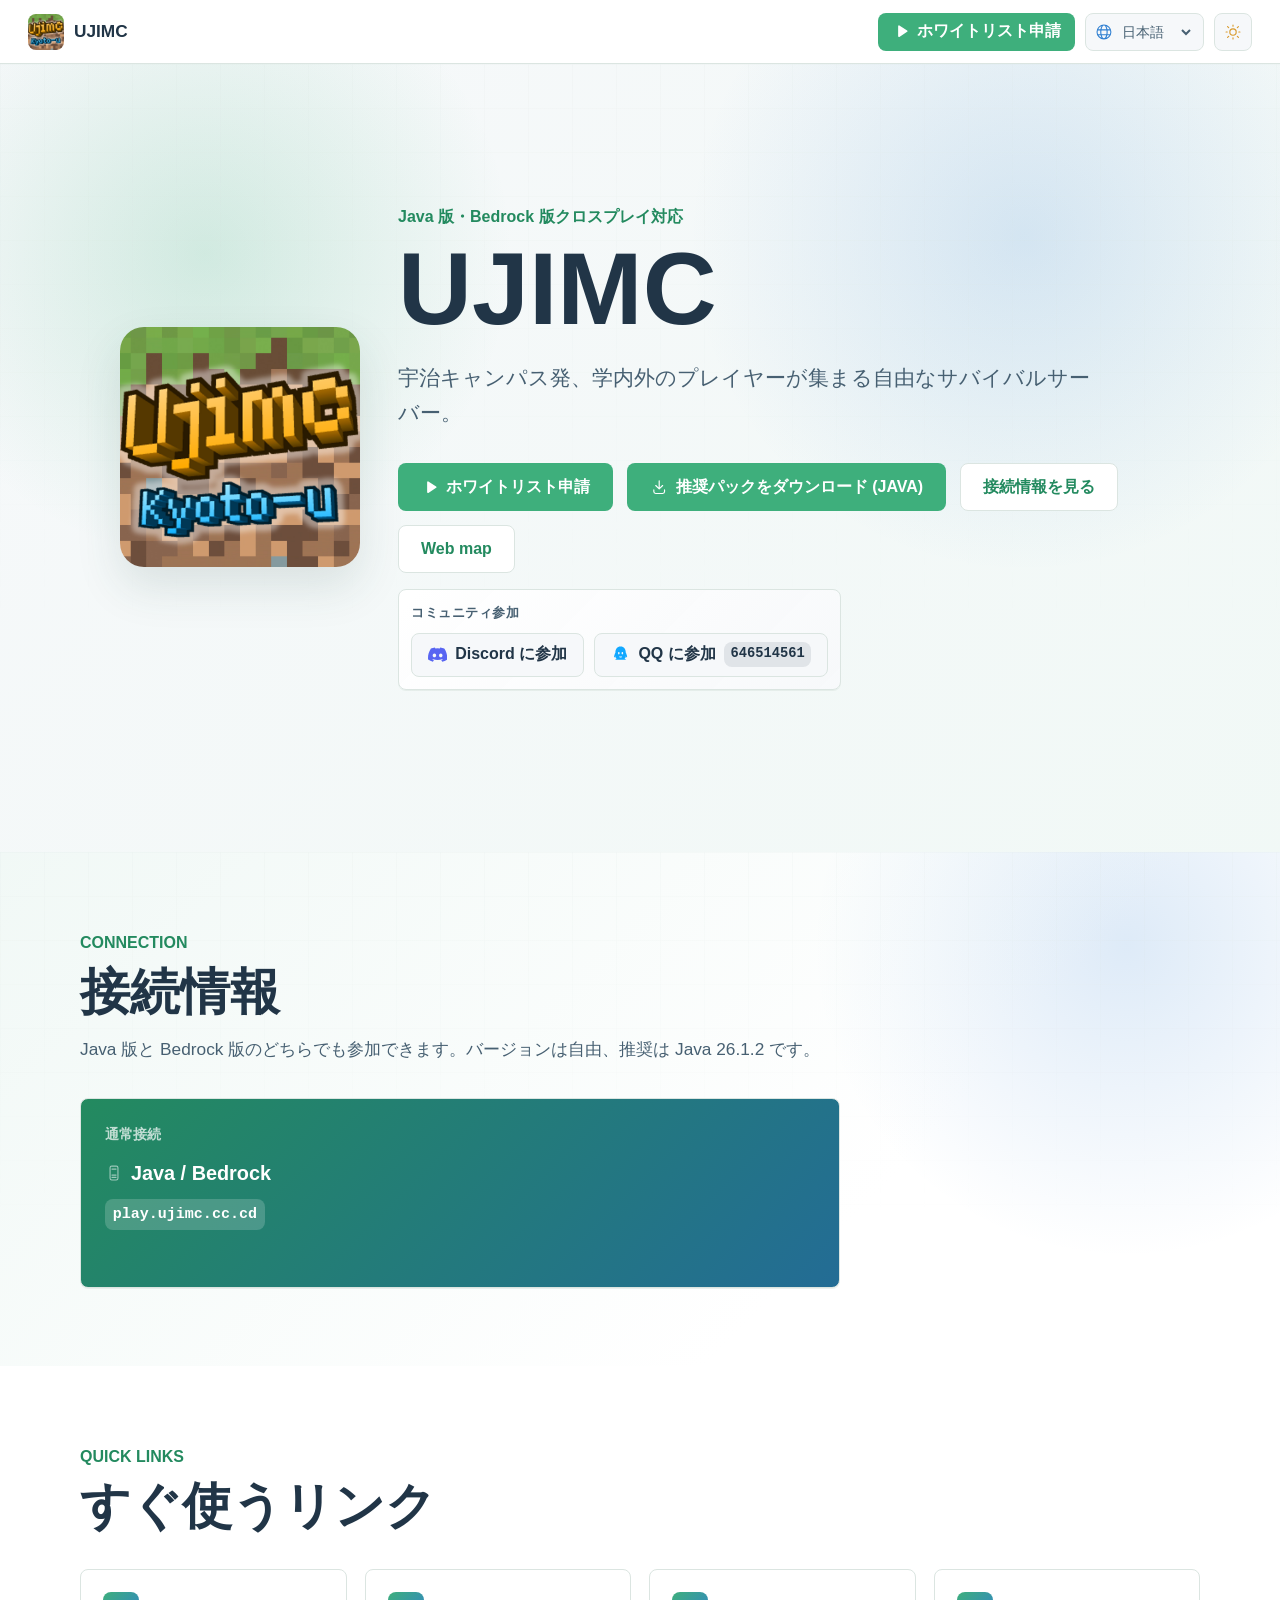
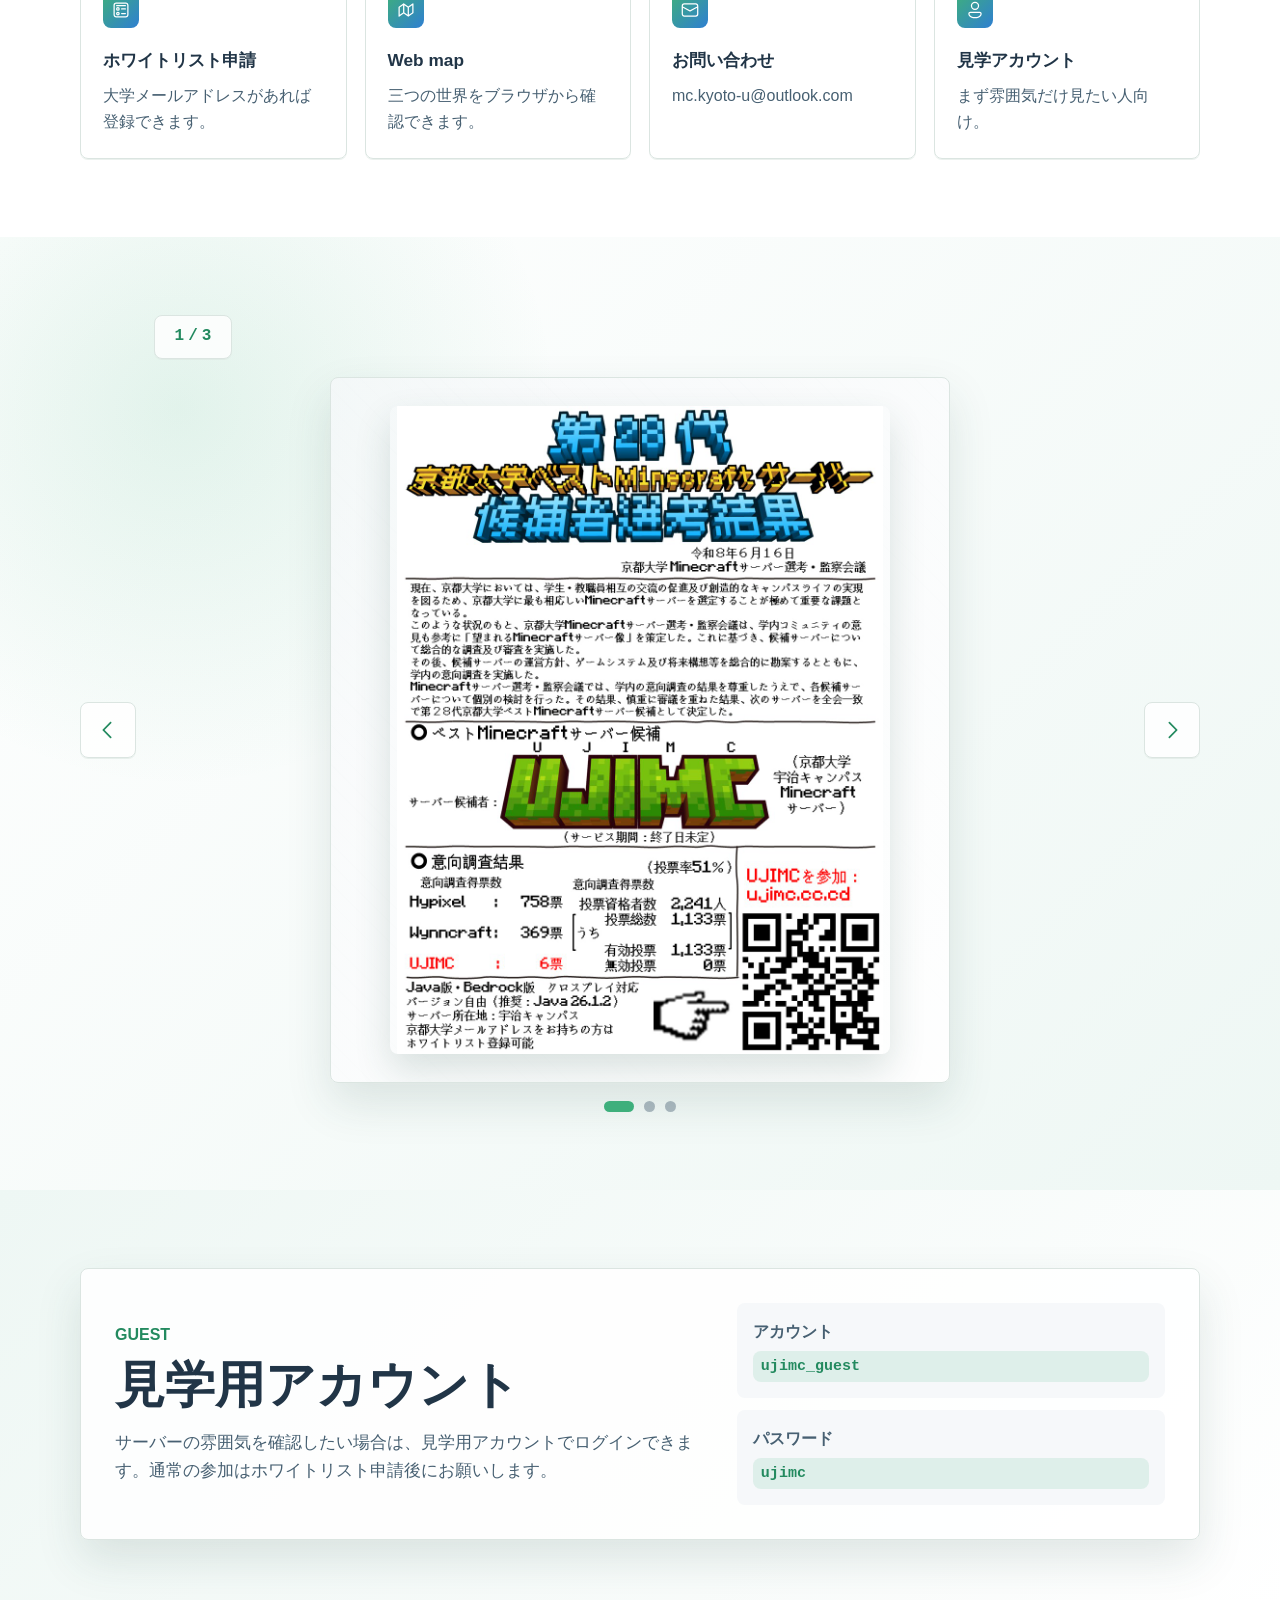
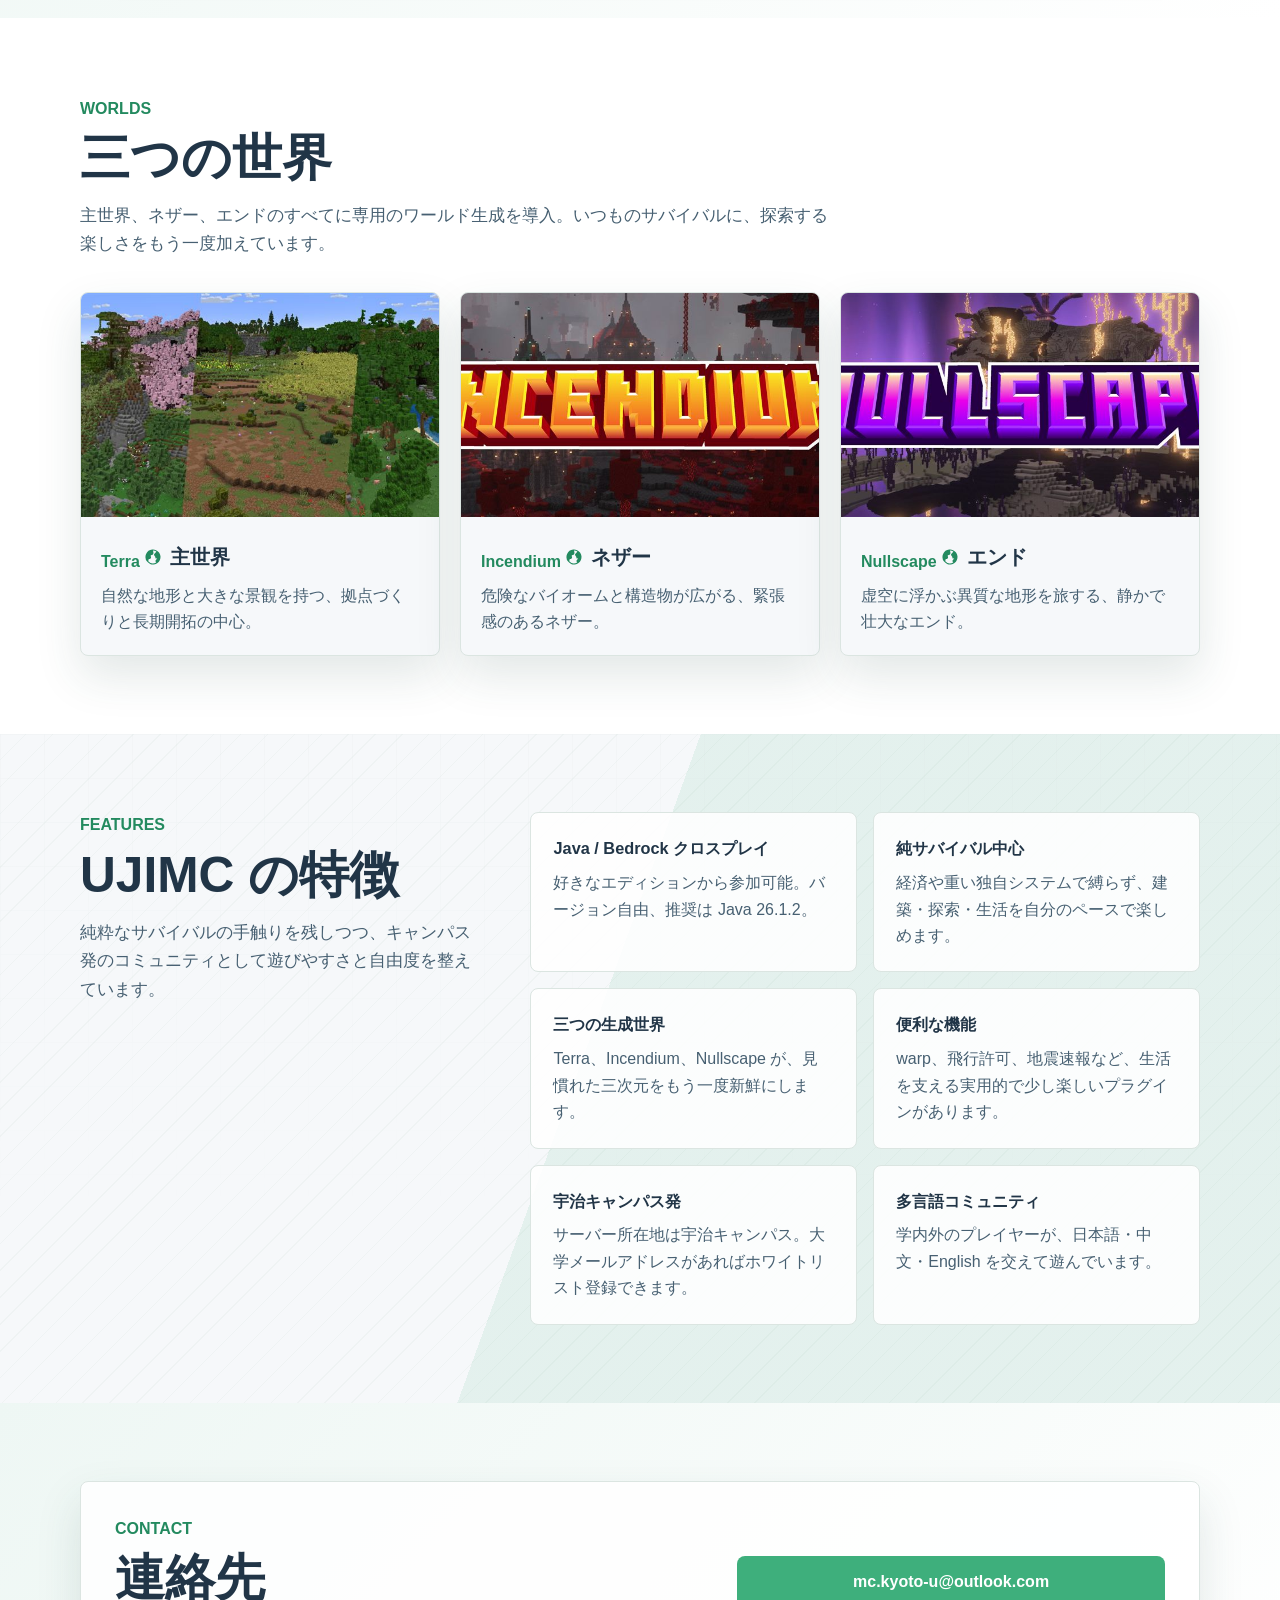
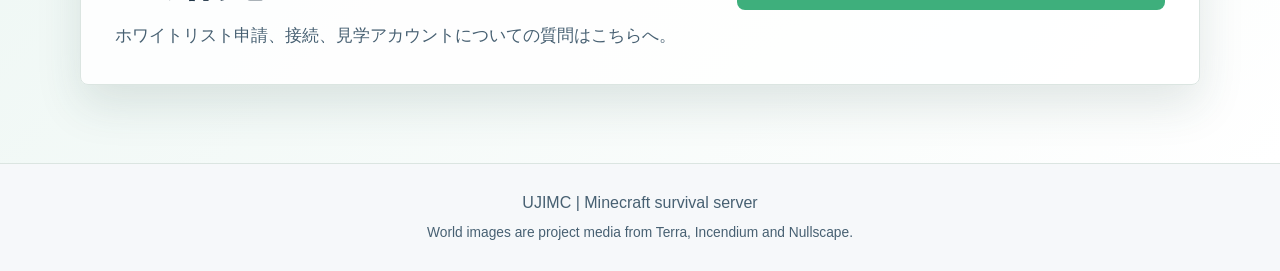
==== commit 5e785345: "ok" ====
--- a/index.html
+++ b/index.html
@@ -32,7 +32,8 @@
           <svg class="fluent-icon language-icon" aria-hidden="true" viewBox="0 0 24 24"><path d="M12 2a10 10 0 1 1 0 20 10 10 0 0 1 0-20Zm2.94 14.5H9.06c.65 2.41 1.79 4 2.94 4s2.29-1.59 2.94-4Zm-7.43 0H4.79a8.53 8.53 0 0 0 4.09 3.41c-.52-.82-.95-1.85-1.27-3.02l-.1-.39Zm11.7 0H16.5c-.32 1.33-.79 2.5-1.37 3.41a8.53 8.53 0 0 0 3.9-3.13l.2-.28ZM7.1 10H3.74v.02a8.52 8.52 0 0 0 .3 4.98h3.18a20.3 20.3 0 0 1-.13-5Zm8.3 0H8.6a18.97 18.97 0 0 0 .14 5h6.52a18.5 18.5 0 0 0 .14-5Zm4.87 0h-3.35a20.85 20.85 0 0 1-.13 5h3.18a8.48 8.48 0 0 0 .3-5ZM8.88 4.09h-.02a8.53 8.53 0 0 0-4.61 4.4l3.05.01c.31-1.75.86-3.28 1.58-4.41Zm3.12-.6-.12.01c-1.26.12-2.48 2.12-3.05 5h6.34c-.56-2.87-1.78-4.87-3.04-5H12Zm3.12.6.1.17A12.64 12.64 0 0 1 16.7 8.5h3.05a8.53 8.53 0 0 0-4.34-4.29l-.29-.12Z"/></svg>
           <select id="language-select">
             <option value="ja">日本語</option>
-            <option value="zh">中文</option>
+            <option value="zh">简体中文</option>
+            <option value="zh-tw">繁體中文</option>
             <option value="en">English</option>
           </select>
         </label>
@@ -96,31 +97,8 @@
               <h3 data-i18n="connect.main.title">Java / Bedrock</h3>
               <code>play.ujimc.cc.cd</code>
             </article>
-            <article class="server-card">
-              <span class="card-label" data-i18n="connect.relay1.label">国内副线 1</span>
-              <h3 data-i18n="connect.relay1.title">国内副线 1</h3>
-              <div class="endpoint-list">
-                <p><span data-i18n="connect.java">Java</span><code>mefrp_tunnel.atxa.top:19139</code></p>
-                <p><span data-i18n="connect.bedrock">Bedrock</span><code>mefrp_tunnel.atxa.top:19129</code></p>
-              </div>
-            </article>
-            <article class="server-card">
-              <span class="card-label" data-i18n="connect.relay2.label">国内副线 2</span>
-              <h3 data-i18n="connect.relay2.title">国内副线 2</h3>
-              <div class="endpoint-list">
-                <p><span data-i18n="connect.java">Java</span><code>101.200.241.59:19139</code></p>
-                <p><span data-i18n="connect.bedrock">Bedrock</span><code>101.200.241.59:19129</code></p>
-              </div>
-            </article>
-            <article class="server-card">
-              <span class="card-label" data-i18n="connect.relay3.label">国内副线 3</span>
-              <h3 data-i18n="connect.relay3.title">国内副线 3</h3>
-              <div class="endpoint-list">
-                <p><span data-i18n="connect.java">Java</span><code>192.238.143.158:19139</code></p>
-                <p><span data-i18n="connect.bedrock">Bedrock</span><code>192.238.143.158:19129</code></p>
-              </div>
-            </article>
-          </div>
+          </div>
+          <p class="connection-note" data-i18n="connect.china.notice" data-i18n-show="zh" hidden>中国大陆地区有专用线路，请加QQ群了解或者是询问管理人员。</p>
         </div>
       </section>
 
--- a/styles.css
+++ b/styles.css
@@ -466,9 +466,10 @@
 
 .server-grid {
   display: grid;
-  grid-template-columns: 1.2fr 1fr 1fr;
+  grid-template-columns: minmax(0, 1fr);
   gap: 18px;
   margin-top: 34px;
+  width: min(760px, 100%);
 }
 
 .server-card,
@@ -499,6 +500,14 @@
 .primary-server code {
   color: #fff;
   background: rgba(255, 255, 255, 0.18);
+}
+
+.connection-note {
+  width: min(760px, 100%);
+  margin: 16px 0 0;
+  color: var(--vp-c-text-soft);
+  font-size: 0.98rem;
+  font-weight: 700;
 }
 
 .card-label {
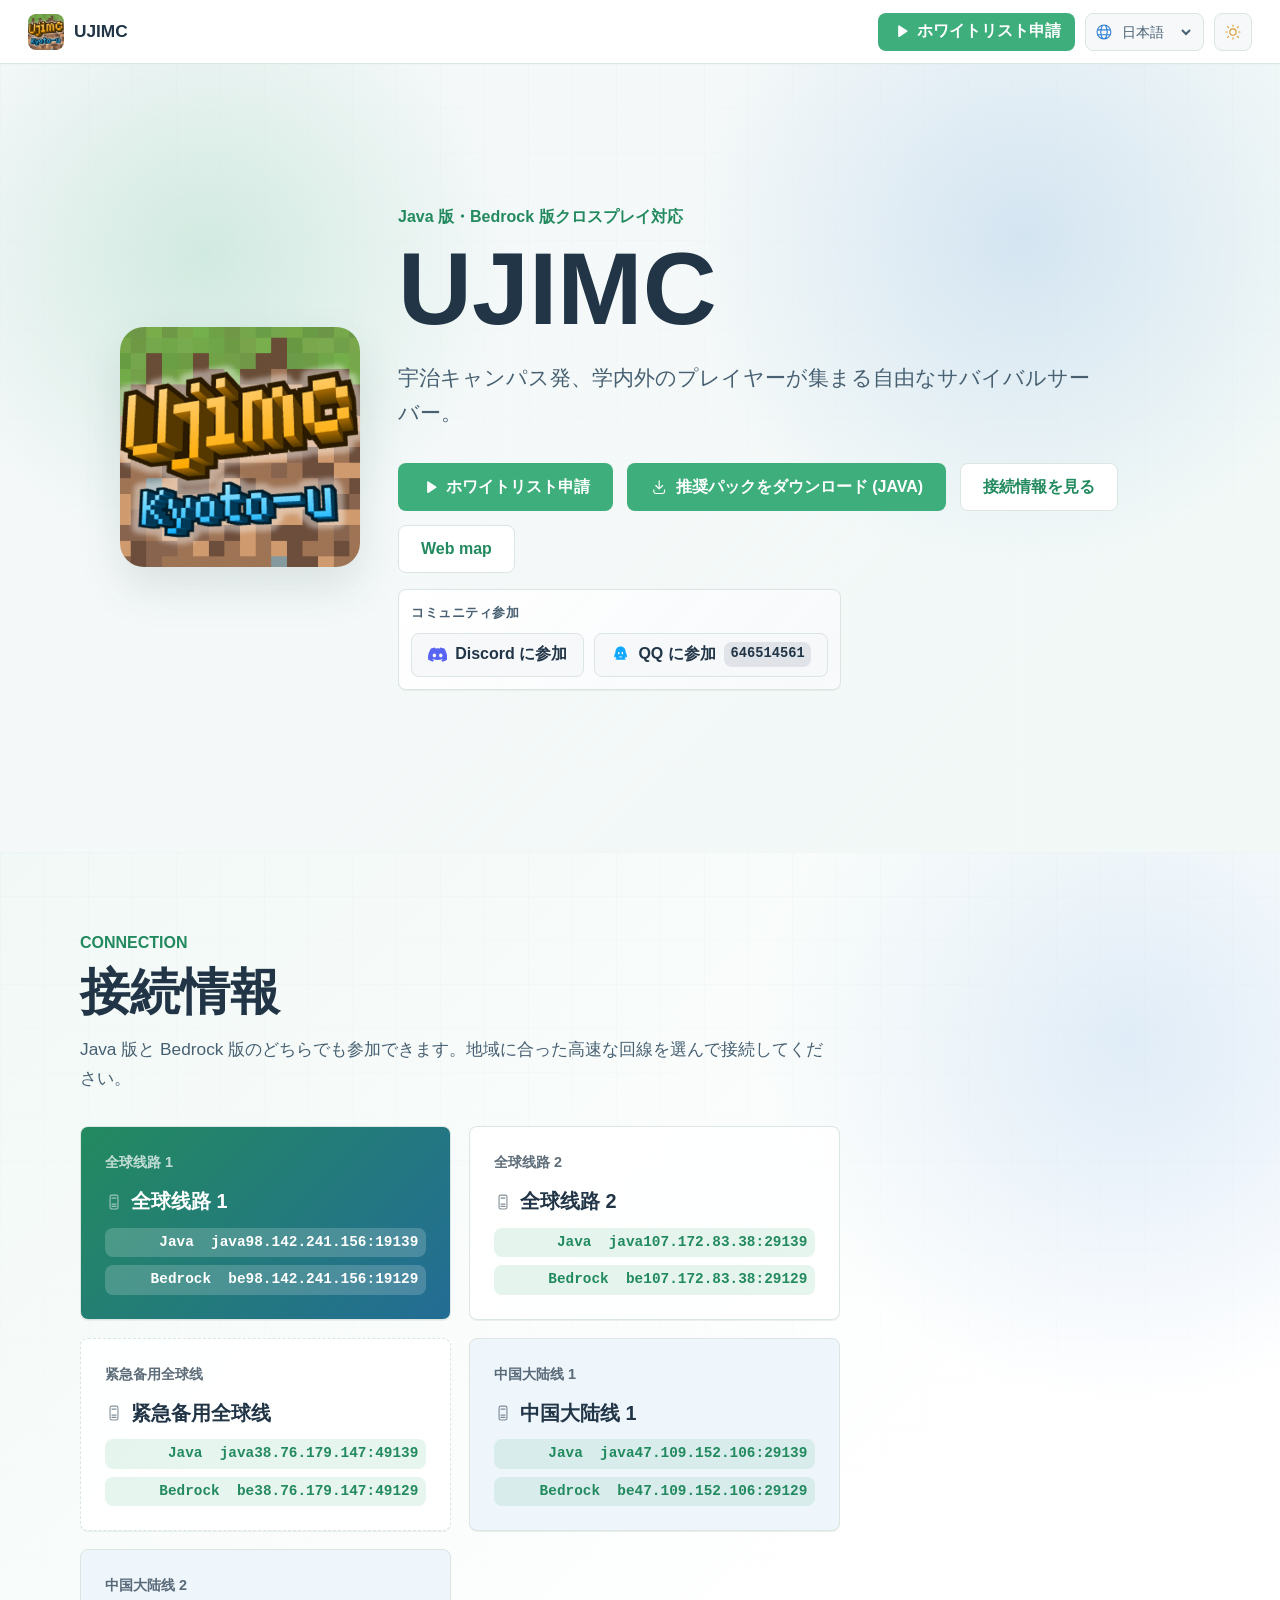
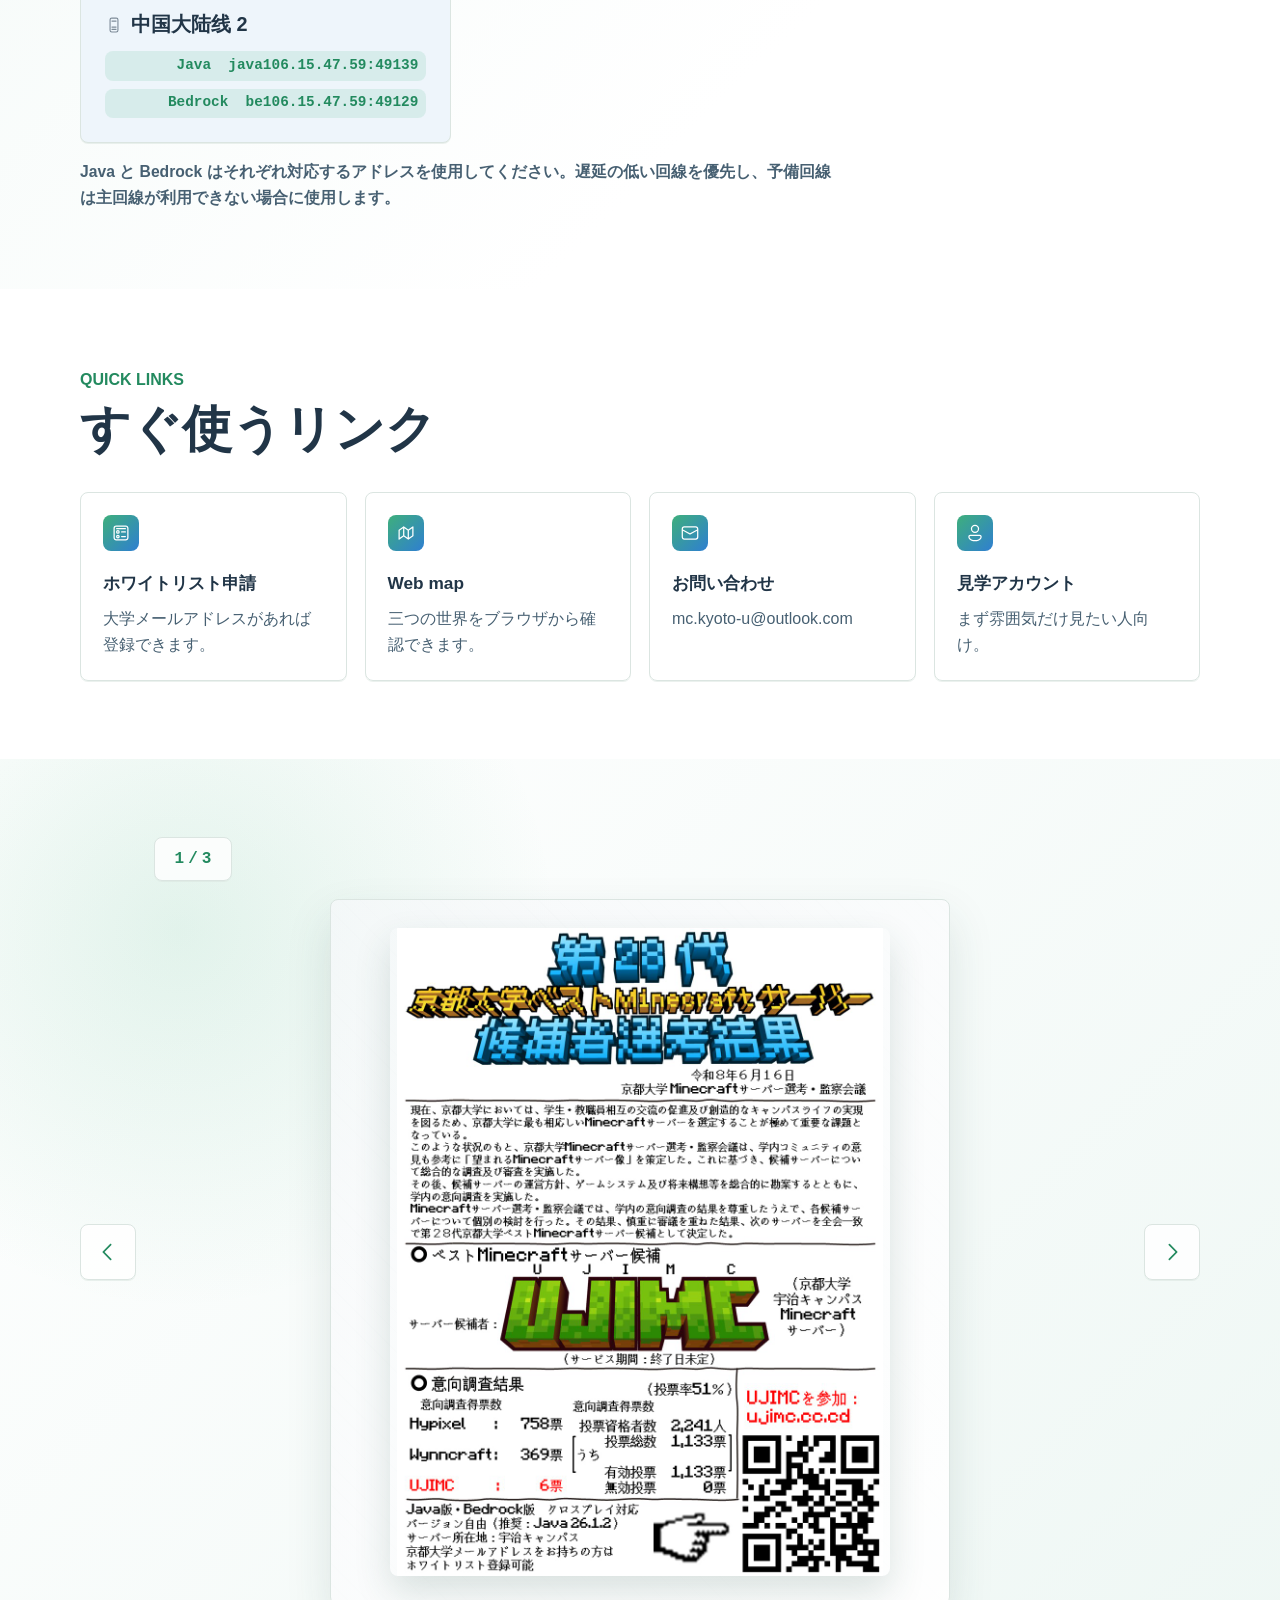
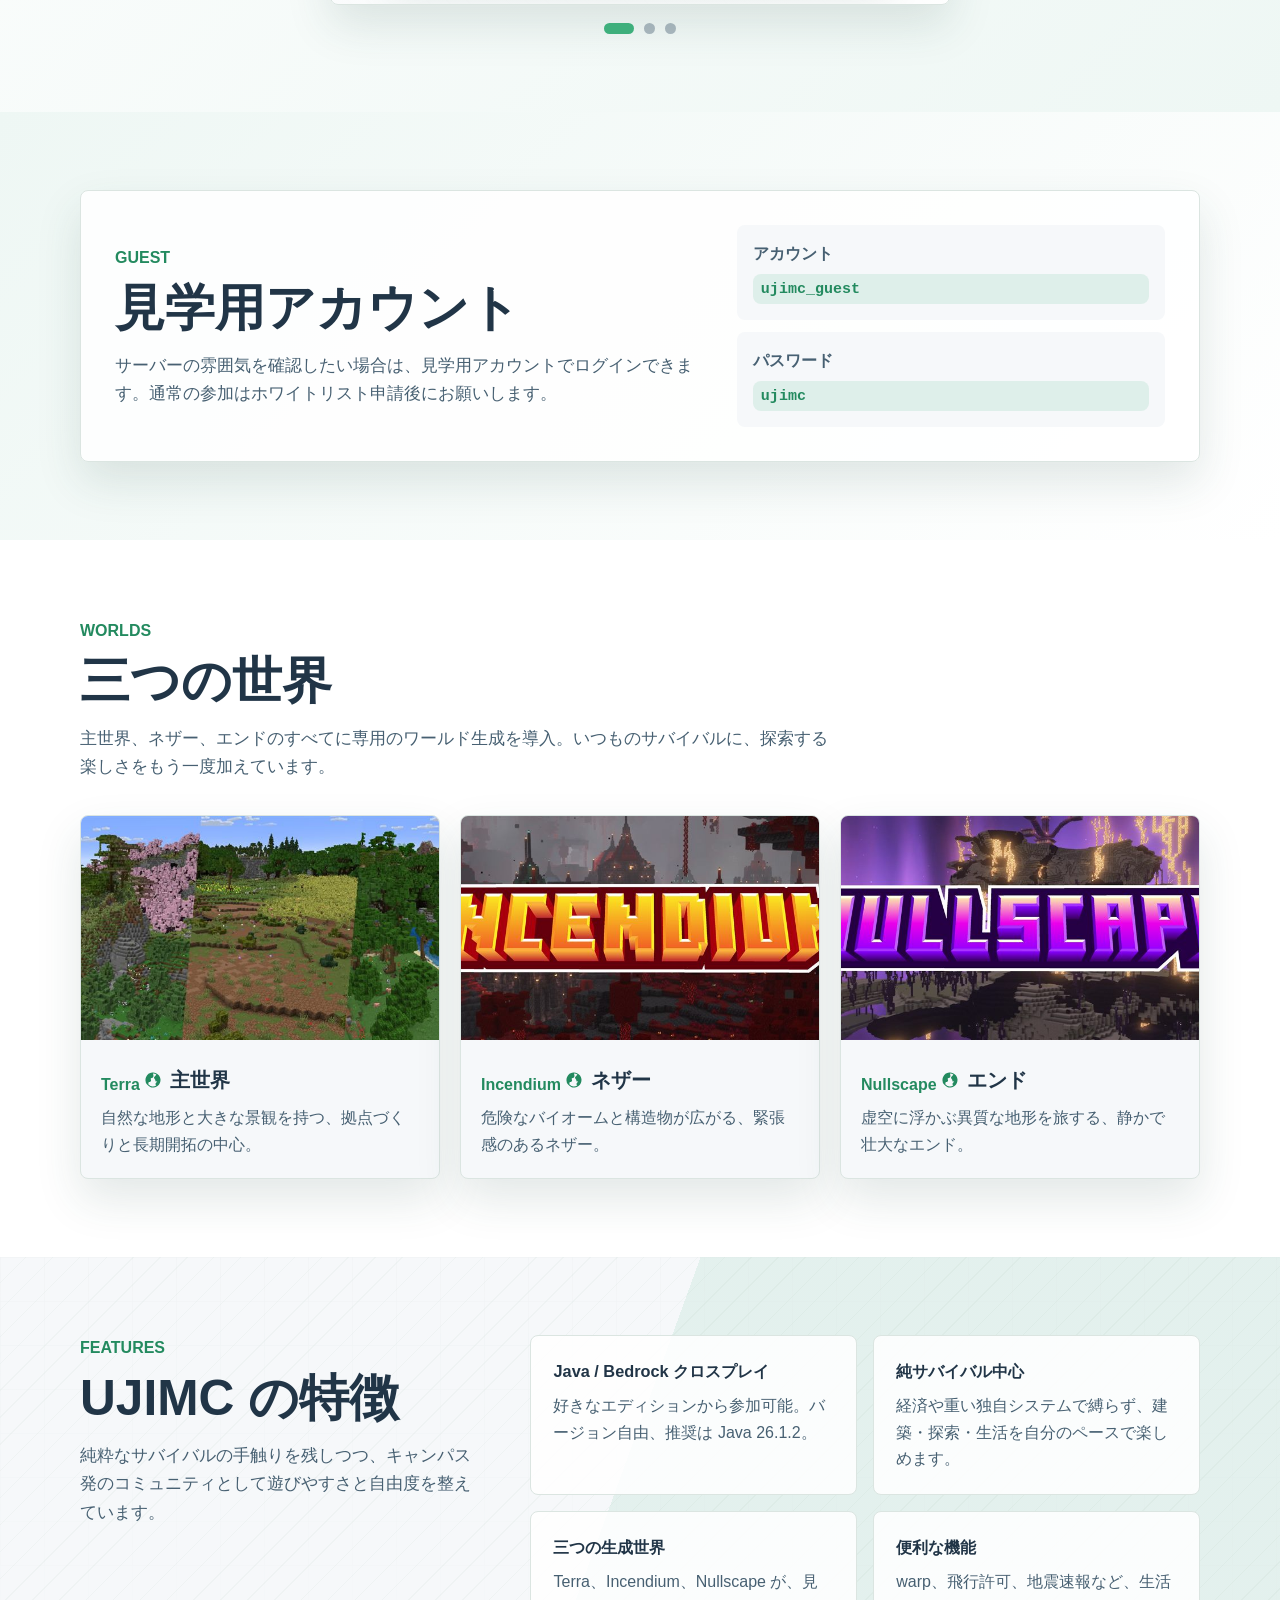
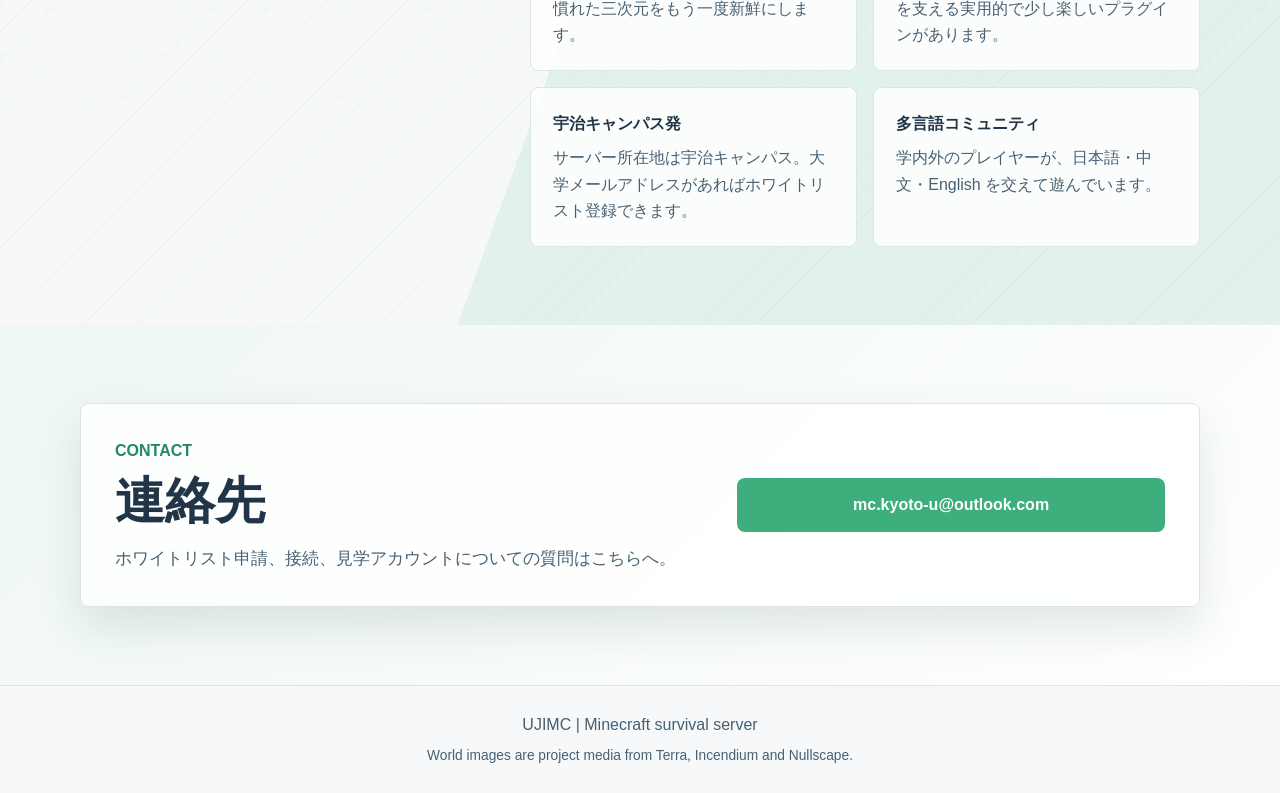
==== commit 4c18c093: "up" ====
--- a/index.html
+++ b/index.html
@@ -89,16 +89,36 @@
         <div class="section-inner">
           <p class="section-kicker" data-i18n="connect.kicker">Connection</p>
           <h2 id="connect-title" data-i18n="connect.title">接続情報</h2>
-          <p class="section-description" data-i18n="connect.description">Java 版と Bedrock 版のどちらでも参加できます。バージョンは自由、推奨は Java 26.1.2 です。</p>
+          <p class="section-description" data-i18n="connect.description">Java 版と Bedrock 版のどちらでも参加できます。地域に合った高速な回線を選んで接続してください。</p>
 
           <div class="server-grid">
             <article class="server-card primary-server">
-              <span class="card-label" data-i18n="connect.main.label">通常接続</span>
-              <h3 data-i18n="connect.main.title">Java / Bedrock</h3>
-              <code>play.ujimc.cc.cd</code>
-            </article>
-          </div>
-          <p class="connection-note" data-i18n="connect.china.notice" data-i18n-show="zh" hidden>中国大陆地区有专用线路，请加QQ群了解或者是询问管理人员。</p>
+              <span class="card-label" data-i18n="connect.global1.label">全球线路 1</span>
+              <h3 data-i18n="connect.global1.title">全球线路 1</h3>
+              <div class="endpoint-list"><code>Java&nbsp; java98.142.241.156:19139</code><code>Bedrock&nbsp; be98.142.241.156:19129</code></div>
+            </article>
+            <article class="server-card">
+              <span class="card-label" data-i18n="connect.global2.label">全球线路 2</span>
+              <h3 data-i18n="connect.global2.title">全球线路 2</h3>
+              <div class="endpoint-list"><code>Java&nbsp; java107.172.83.38:29139</code><code>Bedrock&nbsp; be107.172.83.38:29129</code></div>
+            </article>
+            <article class="server-card backup-server">
+              <span class="card-label" data-i18n="connect.backup.label">紧急备用全球线</span>
+              <h3 data-i18n="connect.backup.title">紧急备用全球线</h3>
+              <div class="endpoint-list"><code>Java&nbsp; java38.76.179.147:49139</code><code>Bedrock&nbsp; be38.76.179.147:49129</code></div>
+            </article>
+            <article class="server-card china-server">
+              <span class="card-label" data-i18n="connect.china1.label">中国大陆线 1</span>
+              <h3 data-i18n="connect.china1.title">中国大陆线 1</h3>
+              <div class="endpoint-list"><code>Java&nbsp; java47.109.152.106:29139</code><code>Bedrock&nbsp; be47.109.152.106:29129</code></div>
+            </article>
+            <article class="server-card china-server">
+              <span class="card-label" data-i18n="connect.china2.label">中国大陆线 2</span>
+              <h3 data-i18n="connect.china2.title">中国大陆线 2</h3>
+              <div class="endpoint-list"><code>Java&nbsp; java106.15.47.59:49139</code><code>Bedrock&nbsp; be106.15.47.59:49129</code></div>
+            </article>
+          </div>
+          <p class="connection-note" data-i18n="connect.note">Java 和 Bedrock 请分别使用对应前缀的地址；优先选择延迟最低的线路，备用线路仅在主线路不可用时使用。</p>
         </div>
       </section>
 
--- a/styles.css
+++ b/styles.css
@@ -466,7 +466,7 @@
 
 .server-grid {
   display: grid;
-  grid-template-columns: minmax(0, 1fr);
+  grid-template-columns: repeat(2, minmax(0, 1fr));
   gap: 18px;
   margin-top: 34px;
   width: min(760px, 100%);
@@ -495,6 +495,14 @@
 .primary-server {
   color: #fff;
   background: linear-gradient(135deg, var(--vp-c-brand-dark), #236c95);
+}
+
+.backup-server {
+  border-style: dashed;
+}
+
+.china-server {
+  background: color-mix(in srgb, var(--vp-c-accent) 8%, var(--vp-c-bg));
 }
 
 .primary-server code {
@@ -553,6 +561,13 @@
   color: var(--vp-c-text-soft);
   font-size: 0.9rem;
   font-weight: 800;
+}
+
+.endpoint-list code {
+  display: block;
+  width: 100%;
+  overflow-wrap: anywhere;
+  font-size: 0.9rem;
 }
 
 .endpoint-list code {
